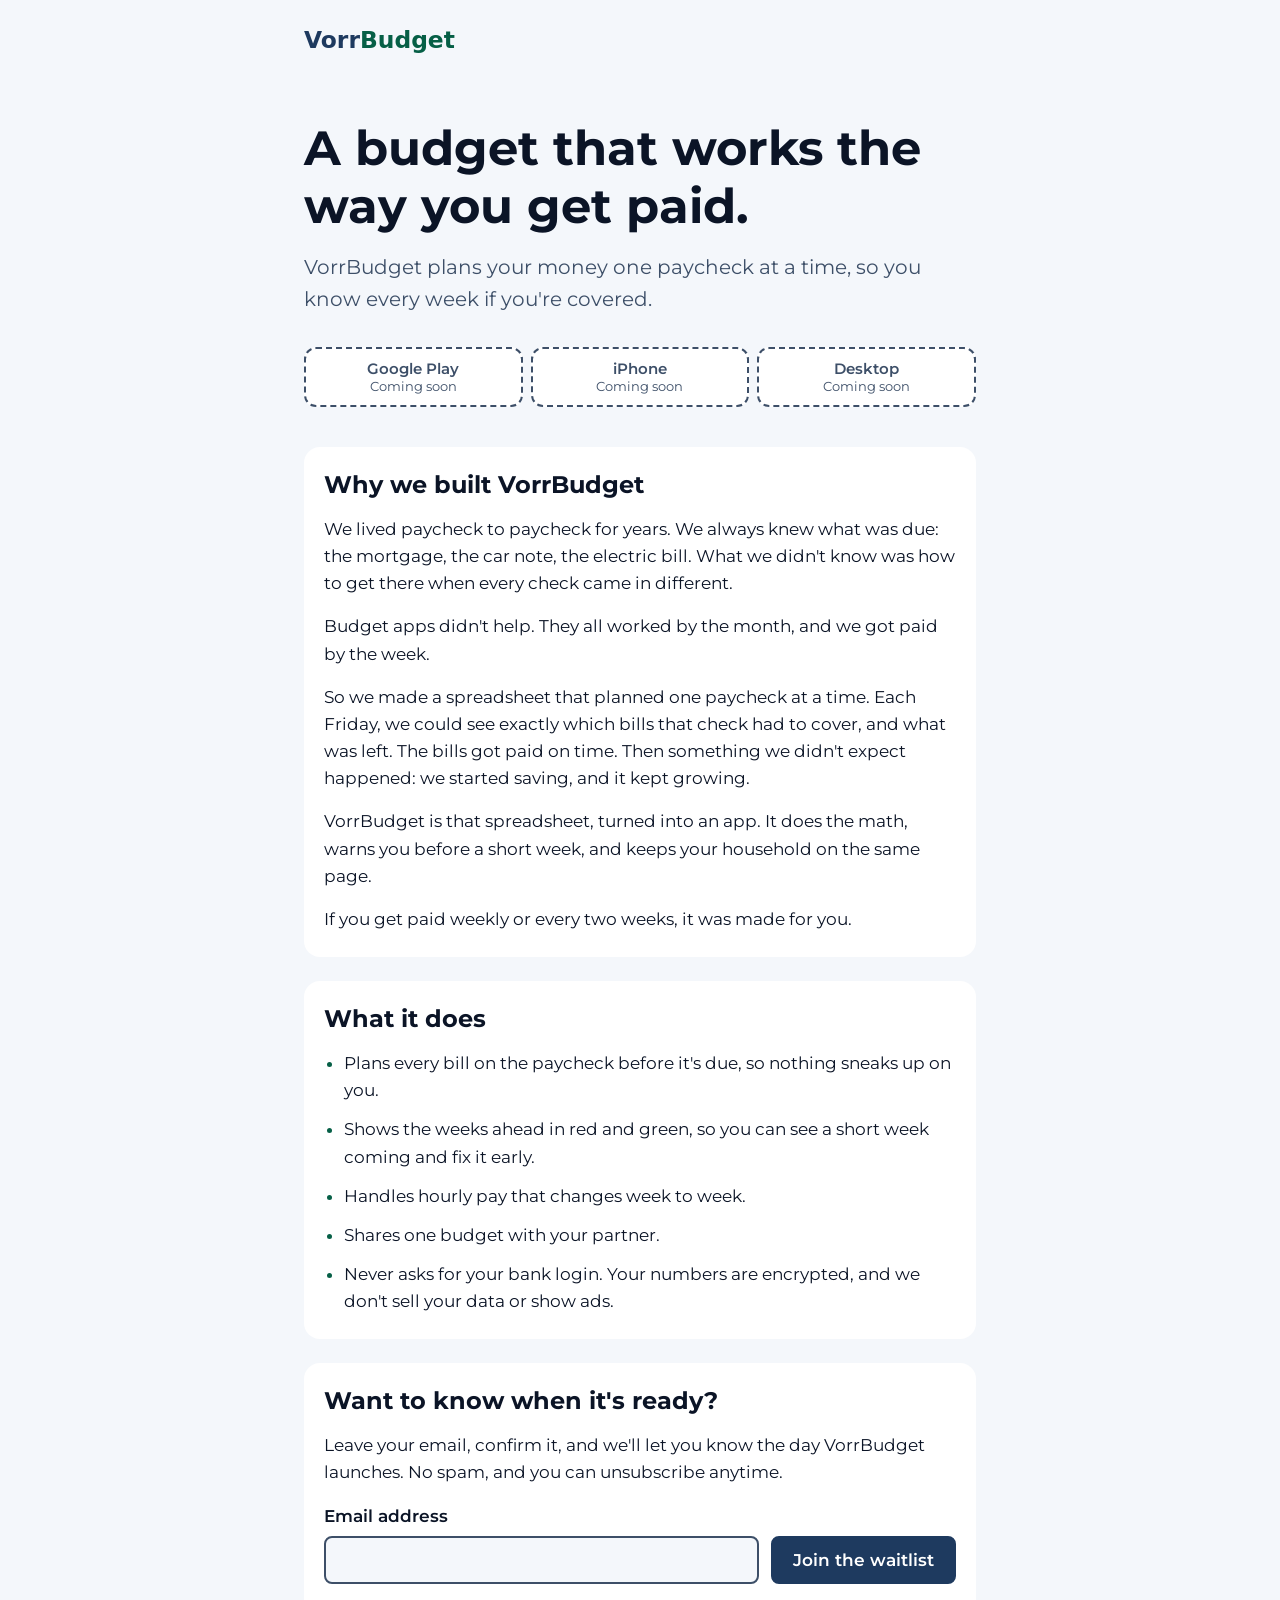
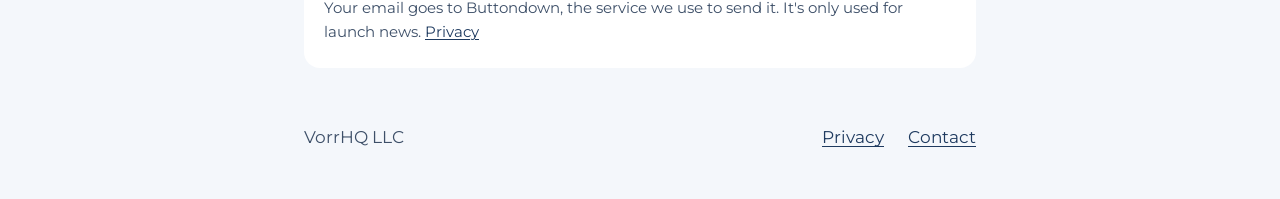
==== index.html @ 33e78511 "Self-host Montserrat, use Buttondown username VorrBudget, update waitlist wording - Add Montserrat (" ====
<!doctype html>
<html lang="en">
<head>
  <meta charset="utf-8">
  <meta name="viewport" content="width=device-width, initial-scale=1">
  <meta http-equiv="Content-Security-Policy" content="default-src 'none'; style-src 'self'; img-src 'self'; font-src 'self'; form-action https://buttondown.com https://*.buttondown.com; base-uri 'none'; upgrade-insecure-requests">
  <meta name="referrer" content="strict-origin">
  <meta name="color-scheme" content="light dark">
  <title>VorrBudget: A budget that works the way you get paid</title>
  <meta name="description" content="VorrBudget plans your money one paycheck at a time, so you know every week if you're covered.">
  <link rel="canonical" href="https://vorrbudget.com/">
  <link rel="preload" href="assets/fonts/montserrat-latin-wght.woff2" as="font" type="font/woff2" crossorigin>
  <link rel="stylesheet" href="styles.css">
  <!-- APP ICON: upload as assets/app-icon.png (square, 512x512 recommended) -->
  <link rel="icon" type="image/png" href="assets/app-icon.png">
  <link rel="apple-touch-icon" href="assets/app-icon.png">
</head>
<body>
  <a class="skip-link" href="#main">Skip to content</a>

  <header class="site-header">
    <div class="wrap">
      <a class="logo-link" href="/">
        <!-- LOGO: upload assets/logo-light.svg (light mode) and assets/logo-dark.svg (dark mode) -->
        <picture>
          <source srcset="assets/logo-dark.svg" media="(prefers-color-scheme: dark)">
          <img class="logo" src="assets/logo-light.svg" alt="VorrBudget home" width="200" height="48">
        </picture>
      </a>
    </div>
  </header>

  <main id="main">
    <section class="hero" aria-labelledby="headline">
      <div class="wrap">
        <h1 id="headline">A budget that works the way you get paid.</h1>
        <p class="lead">VorrBudget plans your money one paycheck at a time, so you know every week if you're covered.</p>

        <h2 class="visually-hidden">Download</h2>
        <ul class="stores">
          <!-- STORE BUTTON: Google Play.
               To go live, replace the <span> below with:
               <a class="store" href="PLAY_STORE_URL">Get it on Google Play</a> -->
          <li><span class="store store--soon"><span class="store-name">Google Play</span> <span class="store-status">Coming soon</span></span></li>

          <!-- STORE BUTTON: iPhone.
               To go live, replace the <span> below with:
               <a class="store" href="APP_STORE_URL">Download for iPhone</a> -->
          <li><span class="store store--soon"><span class="store-name">iPhone</span> <span class="store-status">Coming soon</span></span></li>

          <!-- STORE BUTTON: Desktop.
               To go live, replace the <span> below with:
               <a class="store" href="DESKTOP_URL">Get it for Desktop</a> -->
          <li><span class="store store--soon"><span class="store-name">Desktop</span> <span class="store-status">Coming soon</span></span></li>
        </ul>
      </div>
    </section>

    <section aria-labelledby="why">
      <div class="wrap">
        <div class="card">
          <h2 id="why">Why we built VorrBudget</h2>
          <p>We lived paycheck to paycheck for years. We always knew what was due: the mortgage, the car note, the electric bill. What we didn't know was how to get there when every check came in different.</p>
          <p>Budget apps didn't help. They all worked by the month, and we got paid by the week.</p>
          <p>So we made a spreadsheet that planned one paycheck at a time. Each Friday, we could see exactly which bills that check had to cover, and what was left. The bills got paid on time. Then something we didn't expect happened: we started saving, and it kept growing.</p>
          <p>VorrBudget is that spreadsheet, turned into an app. It does the math, warns you before a short week, and keeps your household on the same page.</p>
          <p>If you get paid weekly or every two weeks, it was made for you.</p>
        </div>
      </div>
    </section>

    <section aria-labelledby="what">
      <div class="wrap">
        <div class="card">
          <h2 id="what">What it does</h2>
          <ul class="features">
            <li>Plans every bill on the paycheck before it's due, so nothing sneaks up on you.</li>
            <li>Shows the weeks ahead in red and green, so you can see a short week coming and fix it early.</li>
            <li>Handles hourly pay that changes week to week.</li>
            <li>Shares one budget with your partner.</li>
            <li>Never asks for your bank login. Your numbers are encrypted, and we don't sell your data or show ads.</li>
          </ul>
        </div>
      </div>
    </section>

    <!-- SCREENSHOTS: hidden until images are added.
         1. Put images in assets/screenshots/ (e.g. screen-1.png).
         2. Uncomment and fill in the <figure> blocks below (write real alt text).
         3. Remove the word "hidden" from the <section> tag. -->
    <section aria-labelledby="screenshots" hidden>
      <div class="wrap">
        <h2 id="screenshots">Screenshots</h2>
        <ul class="shots">
          <!--
          <li>
            <figure>
              <img src="assets/screenshots/screen-1.png" alt="DESCRIBE WHAT THE SCREEN SHOWS" width="390" height="844" loading="lazy">
              <figcaption>SHORT CAPTION</figcaption>
            </figure>
          </li>
          <li>
            <figure>
              <img src="assets/screenshots/screen-2.png" alt="DESCRIBE WHAT THE SCREEN SHOWS" width="390" height="844" loading="lazy">
              <figcaption>SHORT CAPTION</figcaption>
            </figure>
          </li>
          <li>
            <figure>
              <img src="assets/screenshots/screen-3.png" alt="DESCRIBE WHAT THE SCREEN SHOWS" width="390" height="844" loading="lazy">
              <figcaption>SHORT CAPTION</figcaption>
            </figure>
          </li>
          -->
        </ul>
      </div>
    </section>

    <section aria-labelledby="waitlist">
      <div class="wrap">
        <div class="card">
          <h2 id="waitlist">Want to know when it's ready?</h2>
          <p>Leave your email, confirm it, and we'll let you know the day VorrBudget launches. No spam, and you can unsubscribe anytime.</p>
          <form class="signup" action="https://buttondown.com/api/emails/embed-subscribe/VorrBudget" method="post">
            <label for="email">Email address</label>
            <div class="signup-row">
              <input type="email" id="email" name="email" autocomplete="email" required aria-describedby="email-note">
              <input type="hidden" name="embed" value="1">
              <button type="submit">Join the waitlist</button>
            </div>
            <p id="email-note" class="note">Your email goes to Buttondown, the service we use to send it. It's only used for launch news. <a href="privacy.html">Privacy</a></p>
          </form>
        </div>
      </div>
    </section>
  </main>

  <footer class="site-footer">
    <div class="wrap">
      <p>VorrHQ LLC</p>
      <ul class="footer-links">
        <li><a href="privacy.html">Privacy</a></li>
        <li><a href="mailto:hello@vorrbudget.com">Contact</a></li>
      </ul>
    </div>
  </footer>
</body>
</html>
---- styles.css ----
/* VorrBudget site styles. Palette 1. All text pairs are at least 7:1 contrast. */

/* Montserrat, self-hosted (SIL Open Font License, see assets/fonts/OFL.txt).
   Source: google/fonts ofl/montserrat, trimmed to Latin characters and weights 400-700. */
@font-face {
  font-family: "Montserrat";
  src: url("assets/fonts/montserrat-latin-wght.woff2") format("woff2");
  font-weight: 400 700;
  font-style: normal;
  font-display: swap;
}

:root {
  --bg: #F4F7FB;
  --card: #FFFFFF;
  --text: #0B1426;
  --muted: #3D4F68;
  --navy: #1E3A5F;
  --green: #065F46;
  --on-navy: #FFFFFF;
  --border: #3D4F68;
  --font: "Montserrat", system-ui, -apple-system, "Segoe UI", Roboto, "Helvetica Neue", Arial, sans-serif;
}

@media (prefers-color-scheme: dark) {
  :root {
    --bg: #0B1426;
    --card: #152238;
    --text: #F4F7FB;
    --muted: #B0BCCE;
    --navy: #90B4DE;
    --green: #4ADE80;
    --on-navy: #0B1426;
    --border: #B0BCCE;
  }
}

*,
*::before,
*::after {
  box-sizing: border-box;
}

html {
  -webkit-text-size-adjust: 100%;
  text-size-adjust: 100%;
}

body {
  margin: 0;
  background: var(--bg);
  color: var(--text);
  font-family: var(--font);
  font-size: 1.0625rem;
  line-height: 1.6;
}

img {
  max-width: 100%;
  height: auto;
}

a {
  color: var(--navy);
  text-decoration-thickness: 1px;
  text-underline-offset: 0.15em;
}

a:hover {
  text-decoration-thickness: 2px;
}

:focus-visible {
  outline: 3px solid var(--navy);
  outline-offset: 3px;
}

h1,
h2 {
  line-height: 1.2;
  color: var(--text);
}

h1 {
  font-size: clamp(2rem, 7vw, 3rem);
  margin: 0 0 1rem;
}

h2 {
  font-size: 1.5rem;
  margin: 0 0 1rem;
}

p {
  margin: 0 0 1rem;
}

.wrap {
  max-width: 44rem;
  margin: 0 auto;
  padding: 0 1rem;
}

.visually-hidden {
  position: absolute;
  width: 1px;
  height: 1px;
  margin: -1px;
  padding: 0;
  overflow: hidden;
  clip: rect(0 0 0 0);
  white-space: nowrap;
  border: 0;
}

.skip-link {
  position: absolute;
  left: 1rem;
  top: -4rem;
  padding: 0.5rem 1rem;
  background: var(--navy);
  color: var(--on-navy);
  z-index: 10;
}

.skip-link:focus {
  top: 1rem;
}

/* Header */
.site-header {
  padding: 1.25rem 0;
}

.logo-link {
  display: inline-block;
}

.logo {
  display: block;
  height: 2.5rem;
  width: auto;
}

/* Hero */
.hero {
  padding: 2rem 0 2.5rem;
}

.lead {
  font-size: 1.25rem;
  color: var(--muted);
  margin-bottom: 2rem;
}

/* Store buttons */
.stores {
  list-style: none;
  margin: 0;
  padding: 0;
  display: grid;
  grid-template-columns: repeat(3, 1fr);
  gap: 0.5rem;
}

.store {
  display: flex;
  flex-direction: column;
  justify-content: center;
  min-height: 3.5rem;
  padding: 0.6rem 0.25rem;
  border-radius: 0.75rem;
  font-size: 0.9375rem;
  line-height: 1.3;
  border: 2px solid var(--navy);
  background: var(--navy);
  color: var(--on-navy);
  font-weight: 600;
  text-align: center;
  text-decoration: none;
}

/* Disabled "Coming soon" state: dashed outline, no fill, not a link. */
.store--soon {
  background: var(--card);
  color: var(--muted);
  border: 2px dashed var(--border);
  cursor: not-allowed;
}

.store-status {
  font-size: 0.8125rem;
  font-weight: 400;
}

/* Sections and cards */
main > section {
  padding: 0 0 1.5rem;
}

.card {
  background: var(--card);
  border-radius: 1rem;
  padding: 1.5rem 1.25rem;
}

.card > :last-child {
  margin-bottom: 0;
}

.features {
  margin: 0;
  padding-left: 1.25rem;
}

.features li {
  margin-bottom: 0.75rem;
}

.features li:last-child {
  margin-bottom: 0;
}

.features li::marker {
  color: var(--green);
}

/* Screenshots */
.shots {
  list-style: none;
  margin: 0;
  padding: 0;
  display: grid;
  grid-template-columns: repeat(auto-fit, minmax(12rem, 1fr));
  gap: 1rem;
}

.shots figure {
  margin: 0;
}

.shots img {
  display: block;
  width: 100%;
  border-radius: 1rem;
}

.shots figcaption {
  margin-top: 0.5rem;
  color: var(--muted);
  font-size: 0.9375rem;
}

/* Waitlist form */
.signup label {
  display: block;
  font-weight: 600;
  margin-bottom: 0.4rem;
}

.signup-row {
  display: flex;
  flex-wrap: wrap;
  gap: 0.75rem;
}

.signup input[type="email"] {
  flex: 1 1 14rem;
  min-height: 3rem;
  padding: 0.5rem 0.75rem;
  font: inherit;
  color: var(--text);
  background: var(--bg);
  border: 2px solid var(--border);
  border-radius: 0.5rem;
}

.signup button {
  flex: 0 0 auto;
  min-height: 3rem;
  padding: 0.5rem 1.25rem;
  font: inherit;
  font-weight: 600;
  color: var(--on-navy);
  background: var(--navy);
  border: 2px solid var(--navy);
  border-radius: 0.5rem;
  cursor: pointer;
}

.note {
  margin: 0.75rem 0 0;
  color: var(--muted);
  font-size: 0.9375rem;
}

/* Privacy page */
.prose {
  padding-top: 1rem;
  padding-bottom: 2rem;
}

.prose h2 {
  margin-top: 2rem;
  font-size: 1.25rem;
}

/* Footer */
.site-footer {
  padding: 2rem 0 3rem;
  color: var(--muted);
}

.site-footer .wrap {
  display: flex;
  flex-wrap: wrap;
  justify-content: space-between;
  gap: 0.5rem 1.5rem;
}

.site-footer p {
  margin: 0;
}

.footer-links {
  list-style: none;
  margin: 0;
  padding: 0;
  display: flex;
  gap: 1.5rem;
}

@media (prefers-reduced-motion: reduce) {
  * {
    transition: none !important;
    animation: none !important;
  }
}

@media (forced-colors: active) {
  .store--soon {
    border-style: dashed;
  }
}
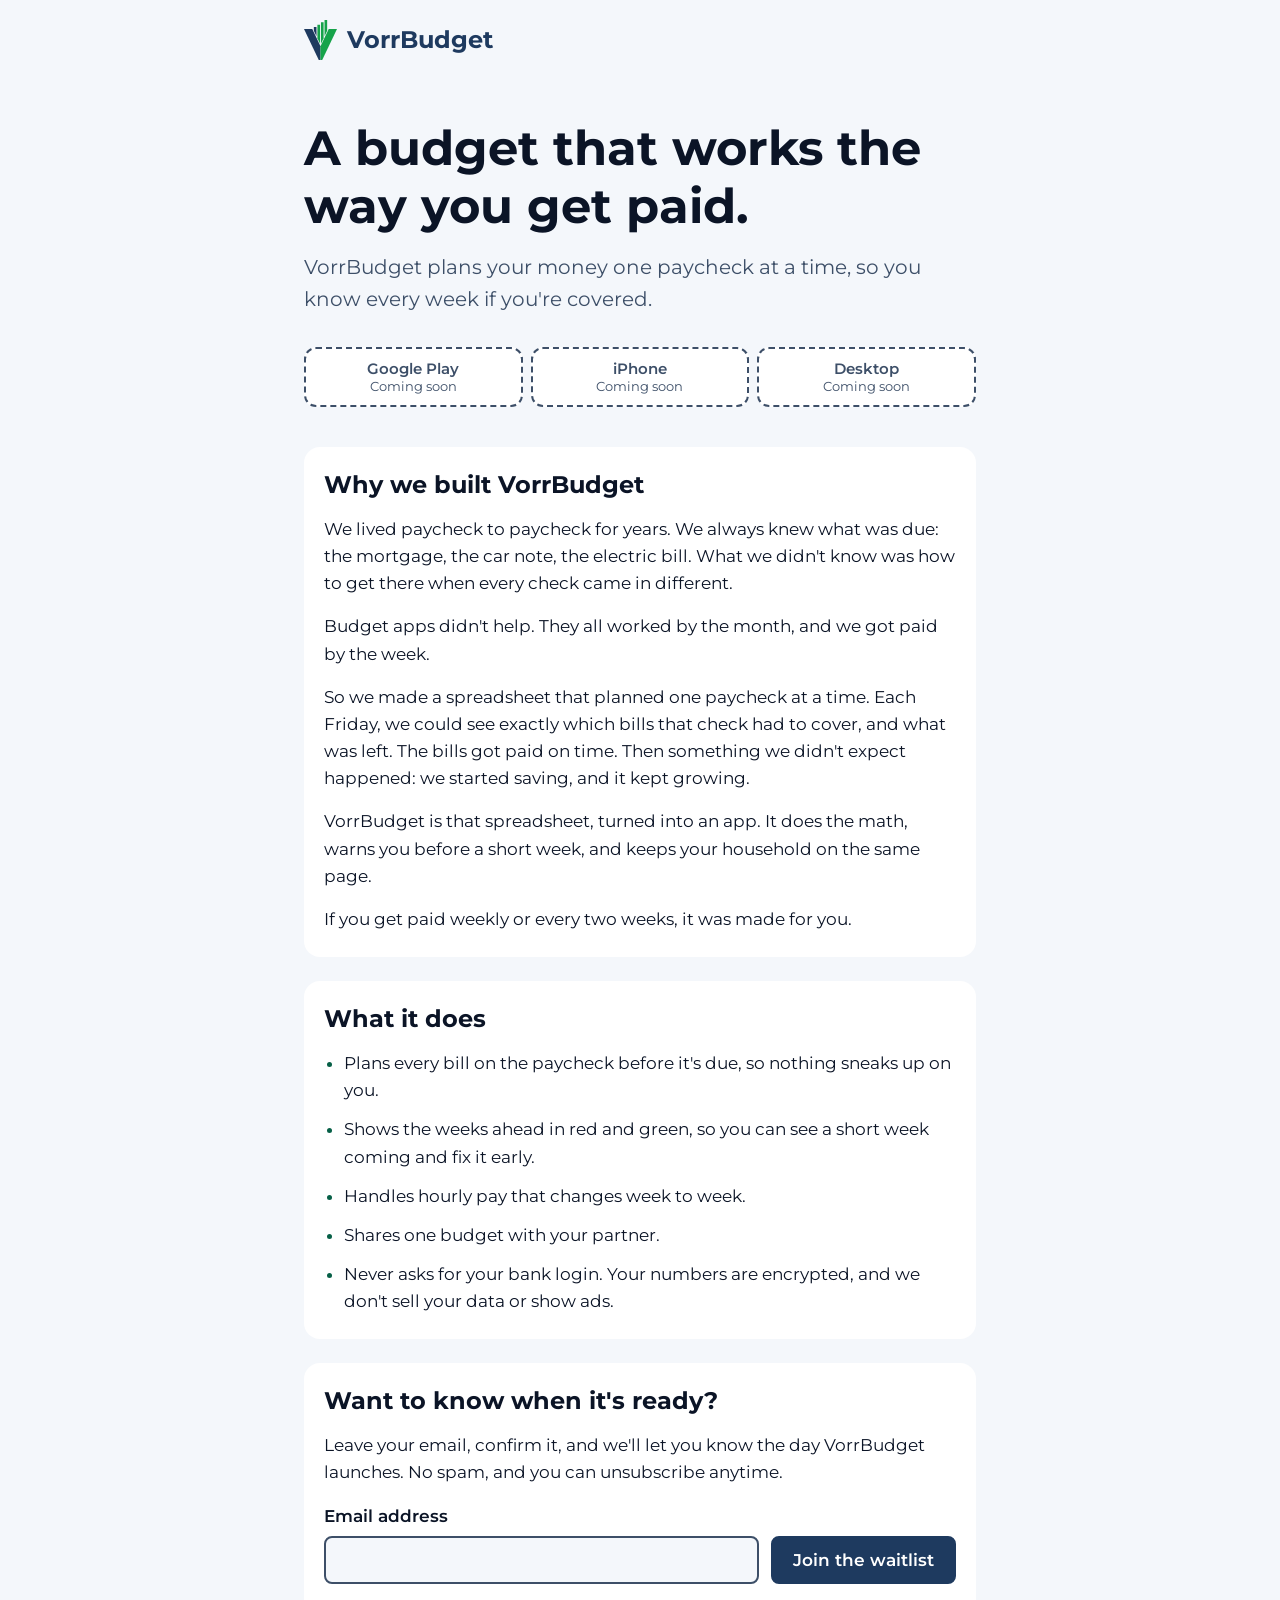
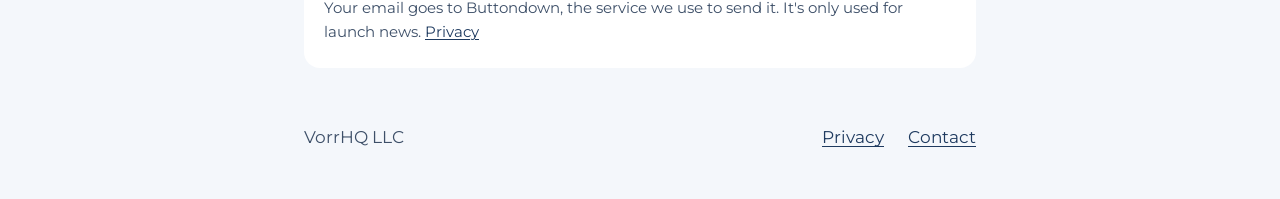
==== commit 700f5ecd: "Add the VorrBudget logo and app icon - Logo symbol as light/dark SVGs, with "VorrBudget" as HTML tex" ====
--- a/index.html
+++ b/index.html
@@ -11,8 +11,8 @@
   <link rel="canonical" href="https://vorrbudget.com/">
   <link rel="preload" href="assets/fonts/montserrat-latin-wght.woff2" as="font" type="font/woff2" crossorigin>
   <link rel="stylesheet" href="styles.css">
-  <!-- APP ICON: upload as assets/app-icon.png (square, 512x512 recommended) -->
-  <link rel="icon" type="image/png" href="assets/app-icon.png">
+  <link rel="icon" type="image/png" sizes="512x512" href="assets/app-icon.png">
+  <link rel="icon" type="image/svg+xml" href="assets/app-icon.svg">
   <link rel="apple-touch-icon" href="assets/app-icon.png">
 </head>
 <body>
@@ -21,11 +21,12 @@
   <header class="site-header">
     <div class="wrap">
       <a class="logo-link" href="/">
-        <!-- LOGO: upload assets/logo-light.svg (light mode) and assets/logo-dark.svg (dark mode) -->
+        <!-- LOGO: symbol (light/dark SVG) + the word "VorrBudget" as text in Montserrat Bold -->
         <picture>
-          <source srcset="assets/logo-dark.svg" media="(prefers-color-scheme: dark)">
-          <img class="logo" src="assets/logo-light.svg" alt="VorrBudget home" width="200" height="48">
+          <source srcset="assets/logo-mark-dark.svg" media="(prefers-color-scheme: dark)">
+          <img class="logo-mark" src="assets/logo-mark-light.svg" alt="" width="352" height="425">
         </picture>
+        <span class="wordmark">VorrBudget</span>
       </a>
     </div>
   </header>
--- a/styles.css
+++ b/styles.css
@@ -19,6 +19,7 @@
   --green: #065F46;
   --on-navy: #FFFFFF;
   --border: #3D4F68;
+  --wordmark: #1E3A5F;
   --font: "Montserrat", system-ui, -apple-system, "Segoe UI", Roboto, "Helvetica Neue", Arial, sans-serif;
 }
 
@@ -32,6 +33,7 @@
     --green: #4ADE80;
     --on-navy: #0B1426;
     --border: #B0BCCE;
+    --wordmark: #FFFFFF;
   }
 }
 
@@ -133,13 +135,24 @@
 }
 
 .logo-link {
-  display: inline-block;
-}
-
-.logo {
+  display: inline-flex;
+  align-items: center;
+  gap: 0.6rem;
+  text-decoration: none;
+}
+
+.logo-mark {
   display: block;
   height: 2.5rem;
   width: auto;
+}
+
+.wordmark {
+  font-family: "Montserrat", system-ui, -apple-system, "Segoe UI", Roboto, "Helvetica Neue", Arial, sans-serif;
+  font-weight: 700;
+  font-size: 1.5rem;
+  line-height: 1;
+  color: var(--wordmark);
 }
 
 /* Hero */
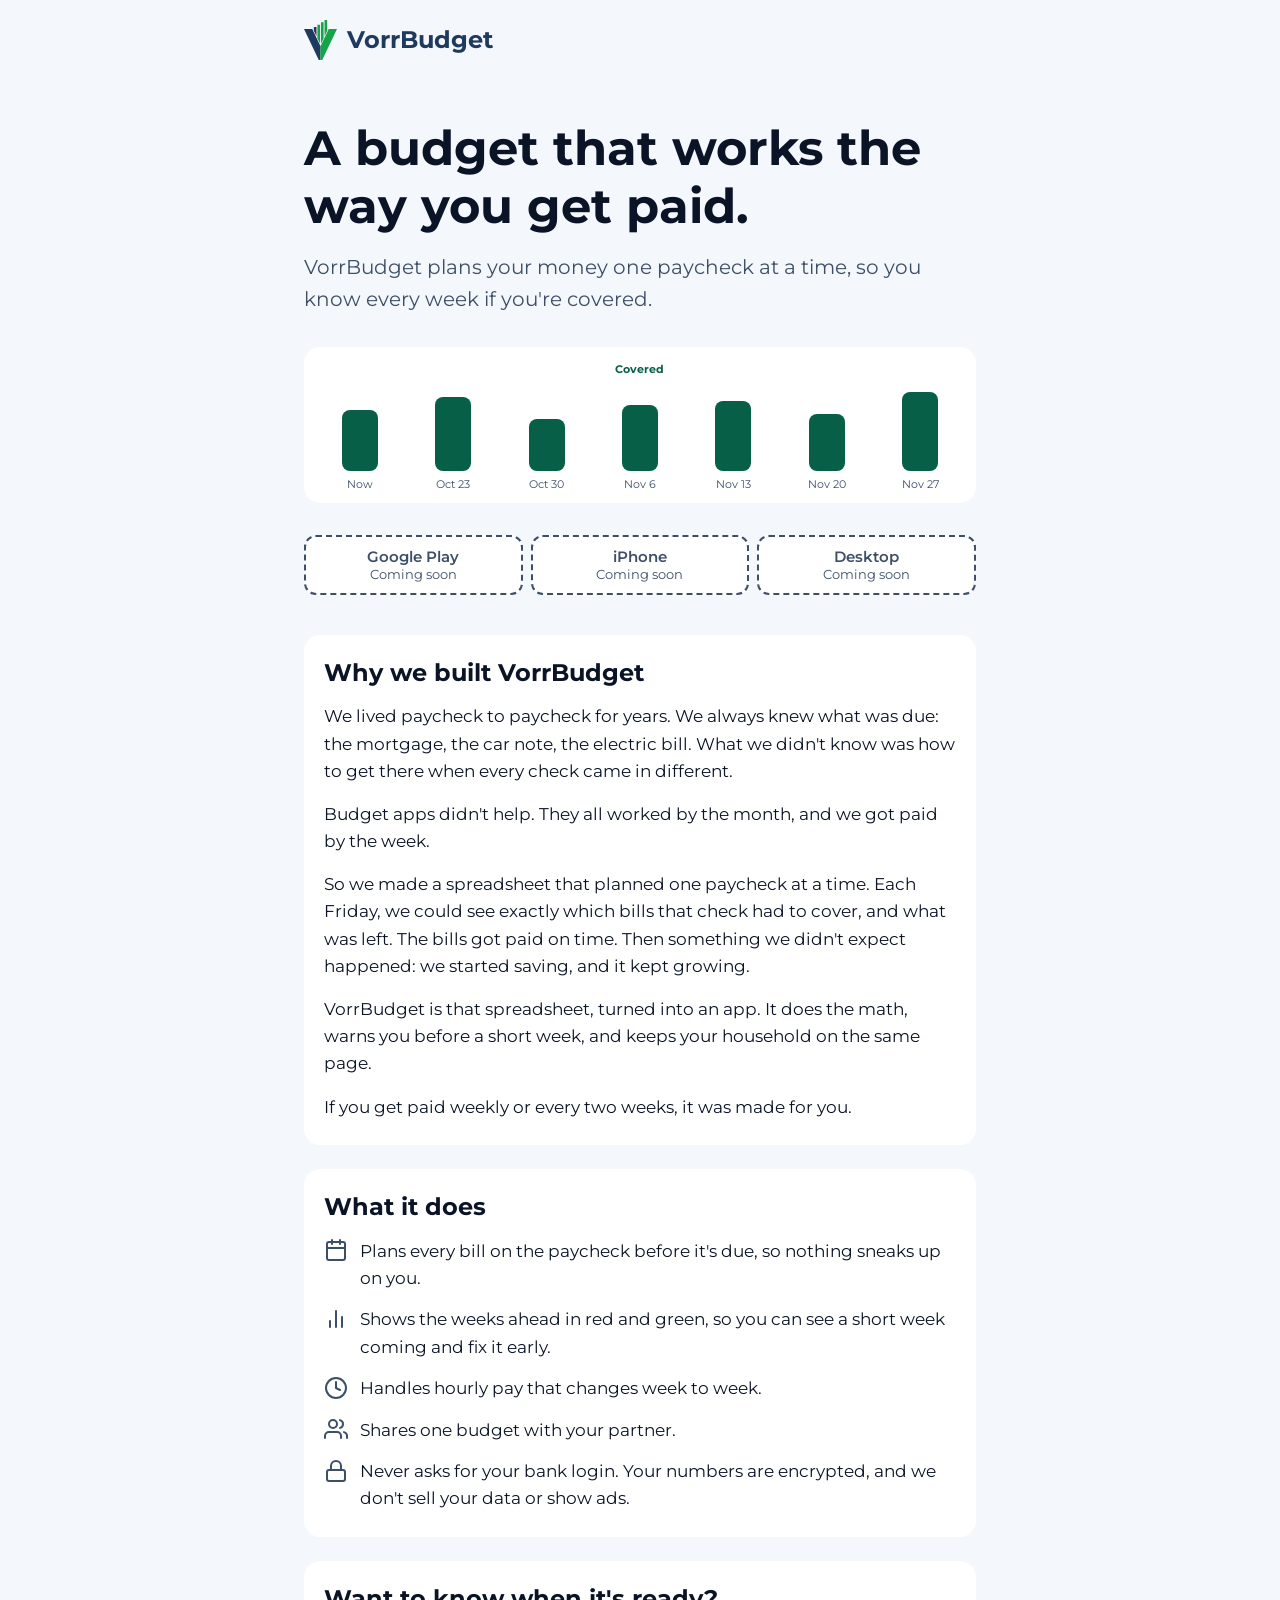
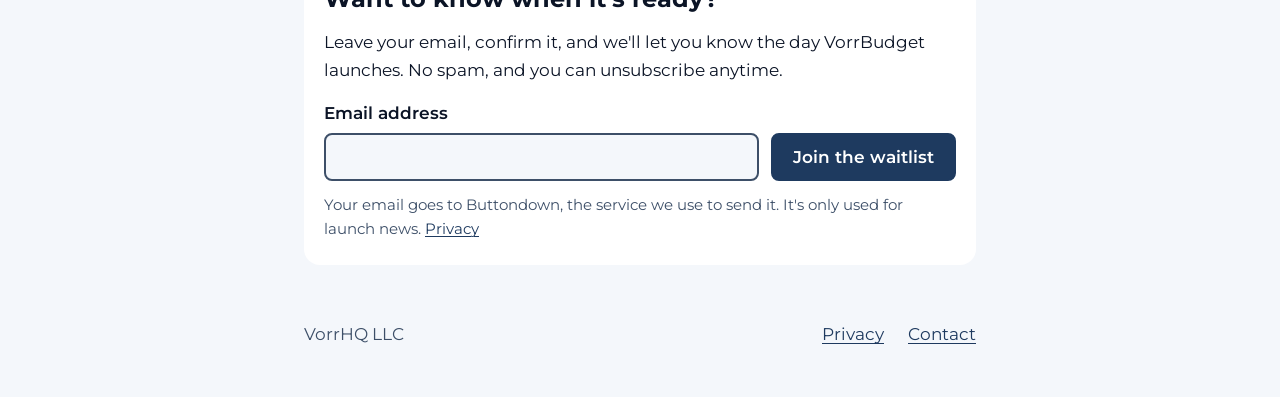
==== commit f2b10672: "Add animated weeks strip and "What it does" icons - Weeks strip under the headline: seven CSS-only b" ====
--- a/index.html
+++ b/index.html
@@ -37,6 +37,24 @@
         <h1 id="headline">A budget that works the way you get paid.</h1>
         <p class="lead">VorrBudget plans your money one paycheck at a time, so you know every week if you're covered.</p>
 
+        <!-- WEEKS STRIP: an illustration only (pure CSS animation, no JavaScript).
+             The 4th week starts red and "Short", then turns green and "Covered".
+             Dates are examples; edit the labels below to change them. -->
+        <div class="weeks" role="img" aria-label="Example of VorrBudget's weeks-ahead view: a short week turning covered.">
+          <ol class="weeks-list" aria-hidden="true">
+            <li class="week week--1"><span class="bar"></span><span class="week-label">Now</span></li>
+            <li class="week week--2"><span class="bar"></span><span class="week-label">Oct 23</span></li>
+            <li class="week week--3"><span class="bar"></span><span class="week-label">Oct 30</span></li>
+            <li class="week week--4 week--fix">
+              <span class="week-status"><span class="status-short">Short</span><span class="status-covered">Covered</span></span>
+              <span class="bar"></span><span class="week-label">Nov 6</span>
+            </li>
+            <li class="week week--5"><span class="bar"></span><span class="week-label">Nov 13</span></li>
+            <li class="week week--6"><span class="bar"></span><span class="week-label">Nov 20</span></li>
+            <li class="week week--7"><span class="bar"></span><span class="week-label">Nov 27</span></li>
+          </ol>
+        </div>
+
         <h2 class="visually-hidden">Download</h2>
         <ul class="stores">
           <!-- STORE BUTTON: Google Play.
@@ -74,12 +92,13 @@
       <div class="wrap">
         <div class="card">
           <h2 id="what">What it does</h2>
+          <!-- Icons: Feather (feather-icons 4.29.2, MIT License). Decorative, hidden from screen readers. -->
           <ul class="features">
-            <li>Plans every bill on the paycheck before it's due, so nothing sneaks up on you.</li>
-            <li>Shows the weeks ahead in red and green, so you can see a short week coming and fix it early.</li>
-            <li>Handles hourly pay that changes week to week.</li>
-            <li>Shares one budget with your partner.</li>
-            <li>Never asks for your bank login. Your numbers are encrypted, and we don't sell your data or show ads.</li>
+            <li><svg class="feature-icon" xmlns="http://www.w3.org/2000/svg" viewBox="0 0 24 24" width="24" height="24" fill="none" stroke="currentColor" stroke-width="2" stroke-linecap="round" stroke-linejoin="round" aria-hidden="true" focusable="false"><rect x="3" y="4" width="18" height="18" rx="2" ry="2"></rect><line x1="16" y1="2" x2="16" y2="6"></line><line x1="8" y1="2" x2="8" y2="6"></line><line x1="3" y1="10" x2="21" y2="10"></line></svg><span>Plans every bill on the paycheck before it's due, so nothing sneaks up on you.</span></li>
+            <li><svg class="feature-icon" xmlns="http://www.w3.org/2000/svg" viewBox="0 0 24 24" width="24" height="24" fill="none" stroke="currentColor" stroke-width="2" stroke-linecap="round" stroke-linejoin="round" aria-hidden="true" focusable="false"><line x1="18" y1="20" x2="18" y2="10"></line><line x1="12" y1="20" x2="12" y2="4"></line><line x1="6" y1="20" x2="6" y2="14"></line></svg><span>Shows the weeks ahead in red and green, so you can see a short week coming and fix it early.</span></li>
+            <li><svg class="feature-icon" xmlns="http://www.w3.org/2000/svg" viewBox="0 0 24 24" width="24" height="24" fill="none" stroke="currentColor" stroke-width="2" stroke-linecap="round" stroke-linejoin="round" aria-hidden="true" focusable="false"><circle cx="12" cy="12" r="10"></circle><polyline points="12 6 12 12 16 14"></polyline></svg><span>Handles hourly pay that changes week to week.</span></li>
+            <li><svg class="feature-icon" xmlns="http://www.w3.org/2000/svg" viewBox="0 0 24 24" width="24" height="24" fill="none" stroke="currentColor" stroke-width="2" stroke-linecap="round" stroke-linejoin="round" aria-hidden="true" focusable="false"><path d="M17 21v-2a4 4 0 0 0-4-4H5a4 4 0 0 0-4 4v2"></path><circle cx="9" cy="7" r="4"></circle><path d="M23 21v-2a4 4 0 0 0-3-3.87"></path><path d="M16 3.13a4 4 0 0 1 0 7.75"></path></svg><span>Shares one budget with your partner.</span></li>
+            <li><svg class="feature-icon" xmlns="http://www.w3.org/2000/svg" viewBox="0 0 24 24" width="24" height="24" fill="none" stroke="currentColor" stroke-width="2" stroke-linecap="round" stroke-linejoin="round" aria-hidden="true" focusable="false"><rect x="3" y="11" width="18" height="11" rx="2" ry="2"></rect><path d="M7 11V7a5 5 0 0 1 10 0v4"></path></svg><span>Never asks for your bank login. Your numbers are encrypted, and we don't sell your data or show ads.</span></li>
           </ul>
         </div>
       </div>
--- a/styles.css
+++ b/styles.css
@@ -20,6 +20,7 @@
   --on-navy: #FFFFFF;
   --border: #3D4F68;
   --wordmark: #1E3A5F;
+  --red: #991B1B;
   --font: "Montserrat", system-ui, -apple-system, "Segoe UI", Roboto, "Helvetica Neue", Arial, sans-serif;
 }
 
@@ -34,6 +35,7 @@
     --on-navy: #0B1426;
     --border: #B0BCCE;
     --wordmark: #FFFFFF;
+    --red: #FCA5A5;
   }
 }
 
@@ -164,6 +166,116 @@
   font-size: 1.25rem;
   color: var(--muted);
   margin-bottom: 2rem;
+}
+
+/* Weeks strip (illustration). The base styles are the final, all-green state;
+   the animation runs once from red/"Short" to green/"Covered" and holds.
+   With reduced motion, animations are turned off below, so only the final state shows. */
+.weeks {
+  background: var(--card);
+  border-radius: 1rem;
+  padding: 1rem 0.75rem 0.75rem;
+  margin: 0 0 2rem;
+}
+
+.weeks-list {
+  list-style: none;
+  margin: 0;
+  padding: 0;
+  display: grid;
+  grid-template-columns: repeat(7, 1fr);
+  gap: 0.375rem;
+}
+
+.week {
+  display: grid;
+  grid-template-rows: 1.25rem 5.5rem auto;
+  justify-items: center;
+  min-width: 0;
+}
+
+.bar {
+  grid-row: 2;
+  align-self: end;
+  width: 100%;
+  max-width: 2.25rem;
+  border-radius: 0.5rem;
+  background: var(--green);
+  transform-origin: bottom;
+}
+
+.week--1 .bar { height: 70%; }
+.week--2 .bar { height: 85%; }
+.week--3 .bar { height: 60%; }
+.week--4 .bar { height: 75%; }
+.week--5 .bar { height: 80%; }
+.week--6 .bar { height: 65%; }
+.week--7 .bar { height: 90%; }
+
+.week-label {
+  grid-row: 3;
+  margin-top: 0.4rem;
+  font-size: 0.6875rem;
+  line-height: 1.2;
+  color: var(--muted);
+  white-space: nowrap;
+}
+
+.week-status {
+  grid-row: 1;
+  display: grid;
+  justify-items: center;
+  font-size: 0.6875rem;
+  font-weight: 700;
+  line-height: 1.2;
+  white-space: nowrap;
+}
+
+.status-short,
+.status-covered {
+  grid-area: 1 / 1;
+}
+
+.status-short {
+  color: var(--red);
+  opacity: 0;
+}
+
+.status-covered {
+  color: var(--green);
+}
+
+.week--fix .bar {
+  animation: week-fix-bar 3s ease-in-out 0.5s both;
+}
+
+.week--fix .status-short {
+  animation: week-fix-out 3s ease-in-out 0.5s both;
+}
+
+.week--fix .status-covered {
+  animation: week-fix-in 3s ease-in-out 0.5s both;
+}
+
+@keyframes week-fix-bar {
+  0%, 35% {
+    background: var(--red);
+    transform: scaleY(0.6);
+  }
+  100% {
+    background: var(--green);
+    transform: scaleY(1);
+  }
+}
+
+@keyframes week-fix-out {
+  0%, 40% { opacity: 1; }
+  70%, 100% { opacity: 0; }
+}
+
+@keyframes week-fix-in {
+  0%, 40% { opacity: 0; }
+  70%, 100% { opacity: 1; }
 }
 
 /* Store buttons */
@@ -222,20 +334,28 @@
 }
 
 .features {
-  margin: 0;
-  padding-left: 1.25rem;
+  list-style: none;
+  margin: 0;
+  padding: 0;
 }
 
 .features li {
-  margin-bottom: 0.75rem;
+  display: flex;
+  align-items: flex-start;
+  gap: 0.75rem;
+  margin-bottom: 0.9rem;
 }
 
 .features li:last-child {
   margin-bottom: 0;
 }
 
-.features li::marker {
-  color: var(--green);
+.feature-icon {
+  flex: none;
+  width: 1.5rem;
+  height: 1.5rem;
+  margin-top: 0.05rem;
+  color: var(--muted);
 }
 
 /* Screenshots */
@@ -354,4 +474,13 @@
   .store--soon {
     border-style: dashed;
   }
-}
+
+  .bar {
+    forced-color-adjust: none;
+    background: CanvasText;
+  }
+
+  .week--fix .bar {
+    animation: none;
+  }
+}
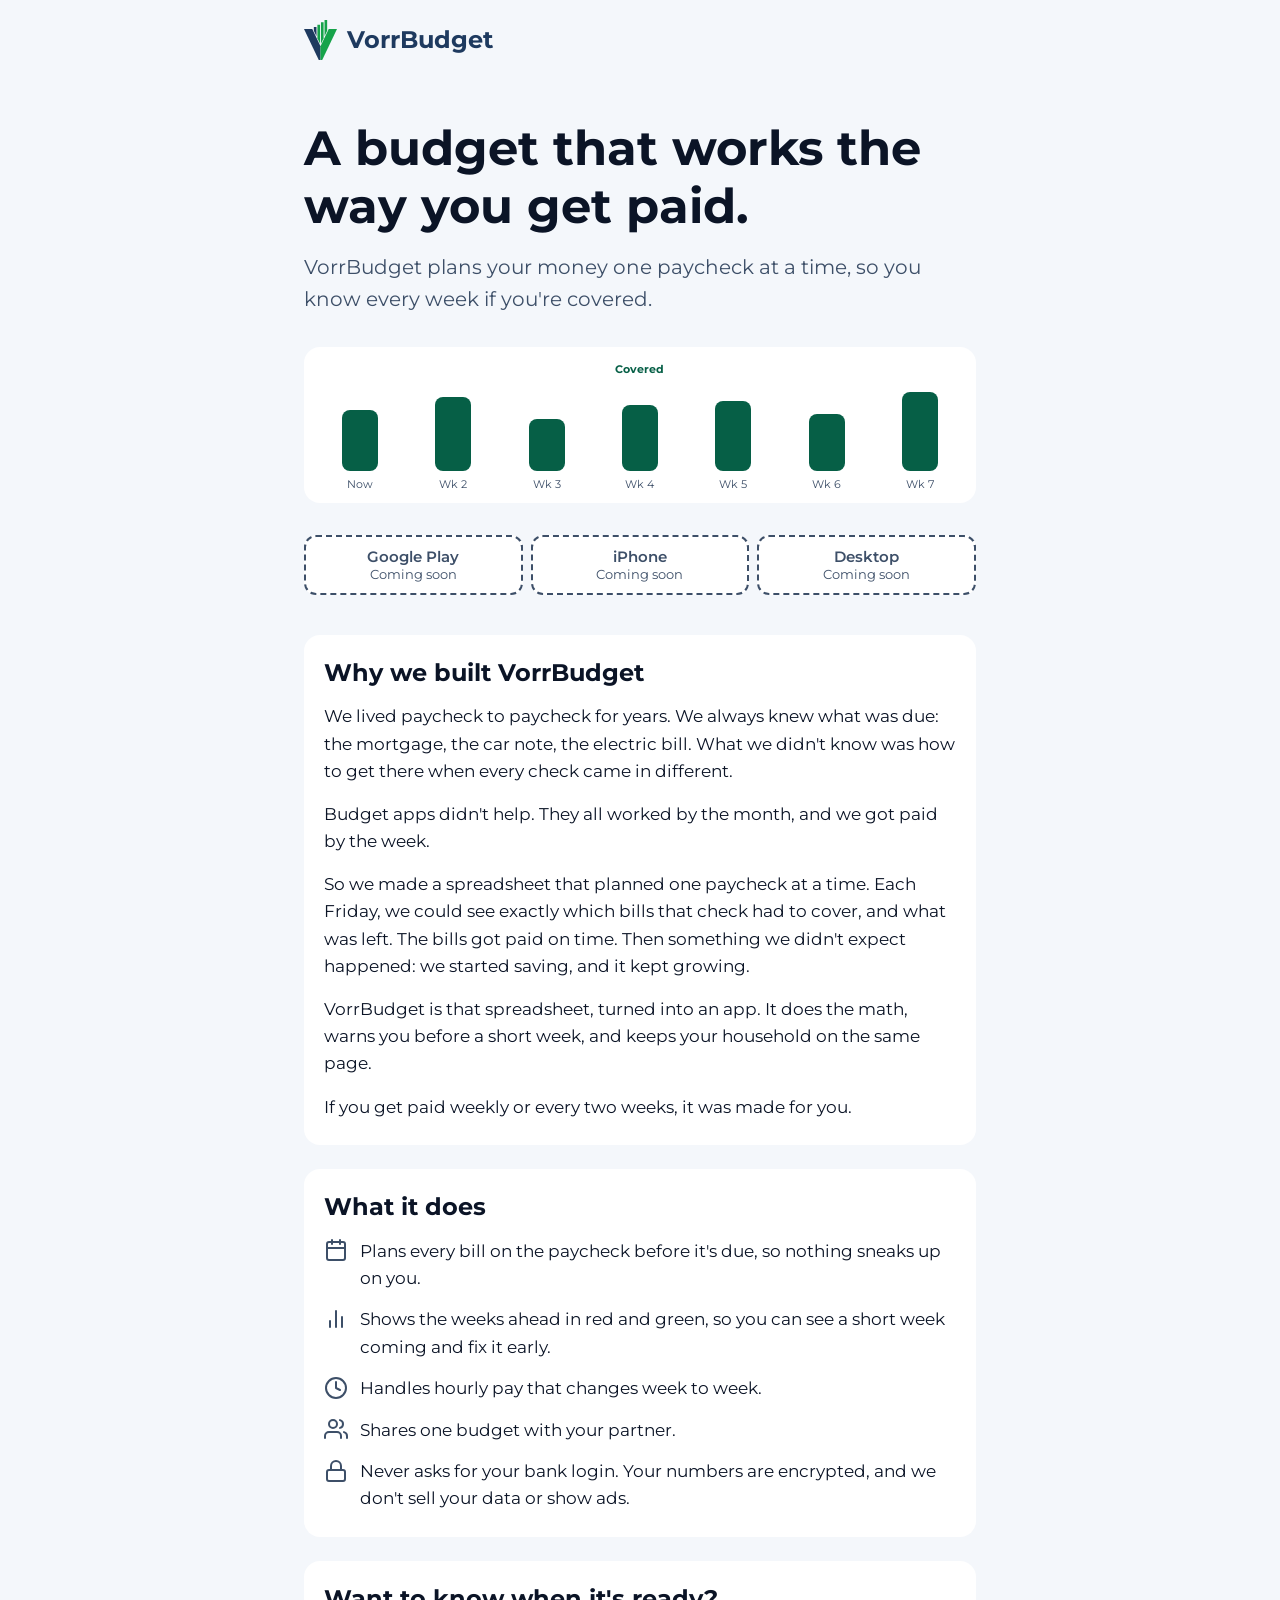
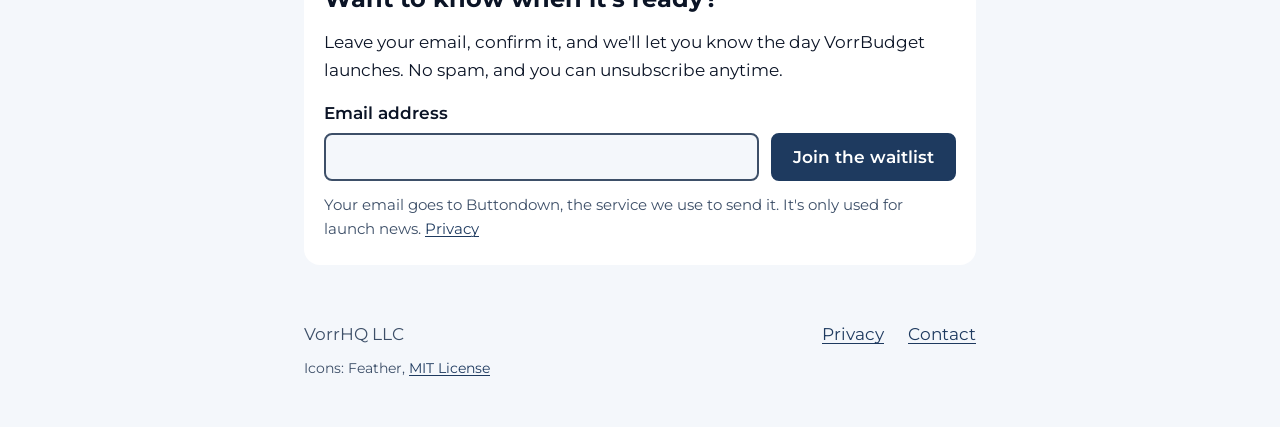
==== commit 7a8f5a6b: "Add Feather MIT license and credit, use non-dated week labels - licenses/feather-LICENSE.txt: Feathe" ====
--- a/index.html
+++ b/index.html
@@ -39,19 +39,19 @@
 
         <!-- WEEKS STRIP: an illustration only (pure CSS animation, no JavaScript).
              The 4th week starts red and "Short", then turns green and "Covered".
-             Dates are examples; edit the labels below to change them. -->
+             Labels: "Now", then "Wk 2" to "Wk 7". -->
         <div class="weeks" role="img" aria-label="Example of VorrBudget's weeks-ahead view: a short week turning covered.">
           <ol class="weeks-list" aria-hidden="true">
             <li class="week week--1"><span class="bar"></span><span class="week-label">Now</span></li>
-            <li class="week week--2"><span class="bar"></span><span class="week-label">Oct 23</span></li>
-            <li class="week week--3"><span class="bar"></span><span class="week-label">Oct 30</span></li>
+            <li class="week week--2"><span class="bar"></span><span class="week-label">Wk 2</span></li>
+            <li class="week week--3"><span class="bar"></span><span class="week-label">Wk 3</span></li>
             <li class="week week--4 week--fix">
               <span class="week-status"><span class="status-short">Short</span><span class="status-covered">Covered</span></span>
-              <span class="bar"></span><span class="week-label">Nov 6</span>
+              <span class="bar"></span><span class="week-label">Wk 4</span>
             </li>
-            <li class="week week--5"><span class="bar"></span><span class="week-label">Nov 13</span></li>
-            <li class="week week--6"><span class="bar"></span><span class="week-label">Nov 20</span></li>
-            <li class="week week--7"><span class="bar"></span><span class="week-label">Nov 27</span></li>
+            <li class="week week--5"><span class="bar"></span><span class="week-label">Wk 5</span></li>
+            <li class="week week--6"><span class="bar"></span><span class="week-label">Wk 6</span></li>
+            <li class="week week--7"><span class="bar"></span><span class="week-label">Wk 7</span></li>
           </ol>
         </div>
 
@@ -92,7 +92,7 @@
       <div class="wrap">
         <div class="card">
           <h2 id="what">What it does</h2>
-          <!-- Icons: Feather (feather-icons 4.29.2, MIT License). Decorative, hidden from screen readers. -->
+          <!-- Icons: Feather (feather-icons 4.29.2, MIT License, see licenses/feather-LICENSE.txt and the footer credit). Decorative, hidden from screen readers. -->
           <ul class="features">
             <li><svg class="feature-icon" xmlns="http://www.w3.org/2000/svg" viewBox="0 0 24 24" width="24" height="24" fill="none" stroke="currentColor" stroke-width="2" stroke-linecap="round" stroke-linejoin="round" aria-hidden="true" focusable="false"><rect x="3" y="4" width="18" height="18" rx="2" ry="2"></rect><line x1="16" y1="2" x2="16" y2="6"></line><line x1="8" y1="2" x2="8" y2="6"></line><line x1="3" y1="10" x2="21" y2="10"></line></svg><span>Plans every bill on the paycheck before it's due, so nothing sneaks up on you.</span></li>
             <li><svg class="feature-icon" xmlns="http://www.w3.org/2000/svg" viewBox="0 0 24 24" width="24" height="24" fill="none" stroke="currentColor" stroke-width="2" stroke-linecap="round" stroke-linejoin="round" aria-hidden="true" focusable="false"><line x1="18" y1="20" x2="18" y2="10"></line><line x1="12" y1="20" x2="12" y2="4"></line><line x1="6" y1="20" x2="6" y2="14"></line></svg><span>Shows the weeks ahead in red and green, so you can see a short week coming and fix it early.</span></li>
@@ -162,6 +162,7 @@
         <li><a href="privacy.html">Privacy</a></li>
         <li><a href="mailto:hello@vorrbudget.com">Contact</a></li>
       </ul>
+      <p class="credits">Icons: Feather, <a href="licenses/feather-LICENSE.txt">MIT License</a></p>
     </div>
   </footer>
 </body>
--- a/styles.css
+++ b/styles.css
@@ -455,6 +455,11 @@
   margin: 0;
 }
 
+.site-footer .credits {
+  flex-basis: 100%;
+  font-size: 0.875rem;
+}
+
 .footer-links {
   list-style: none;
   margin: 0;
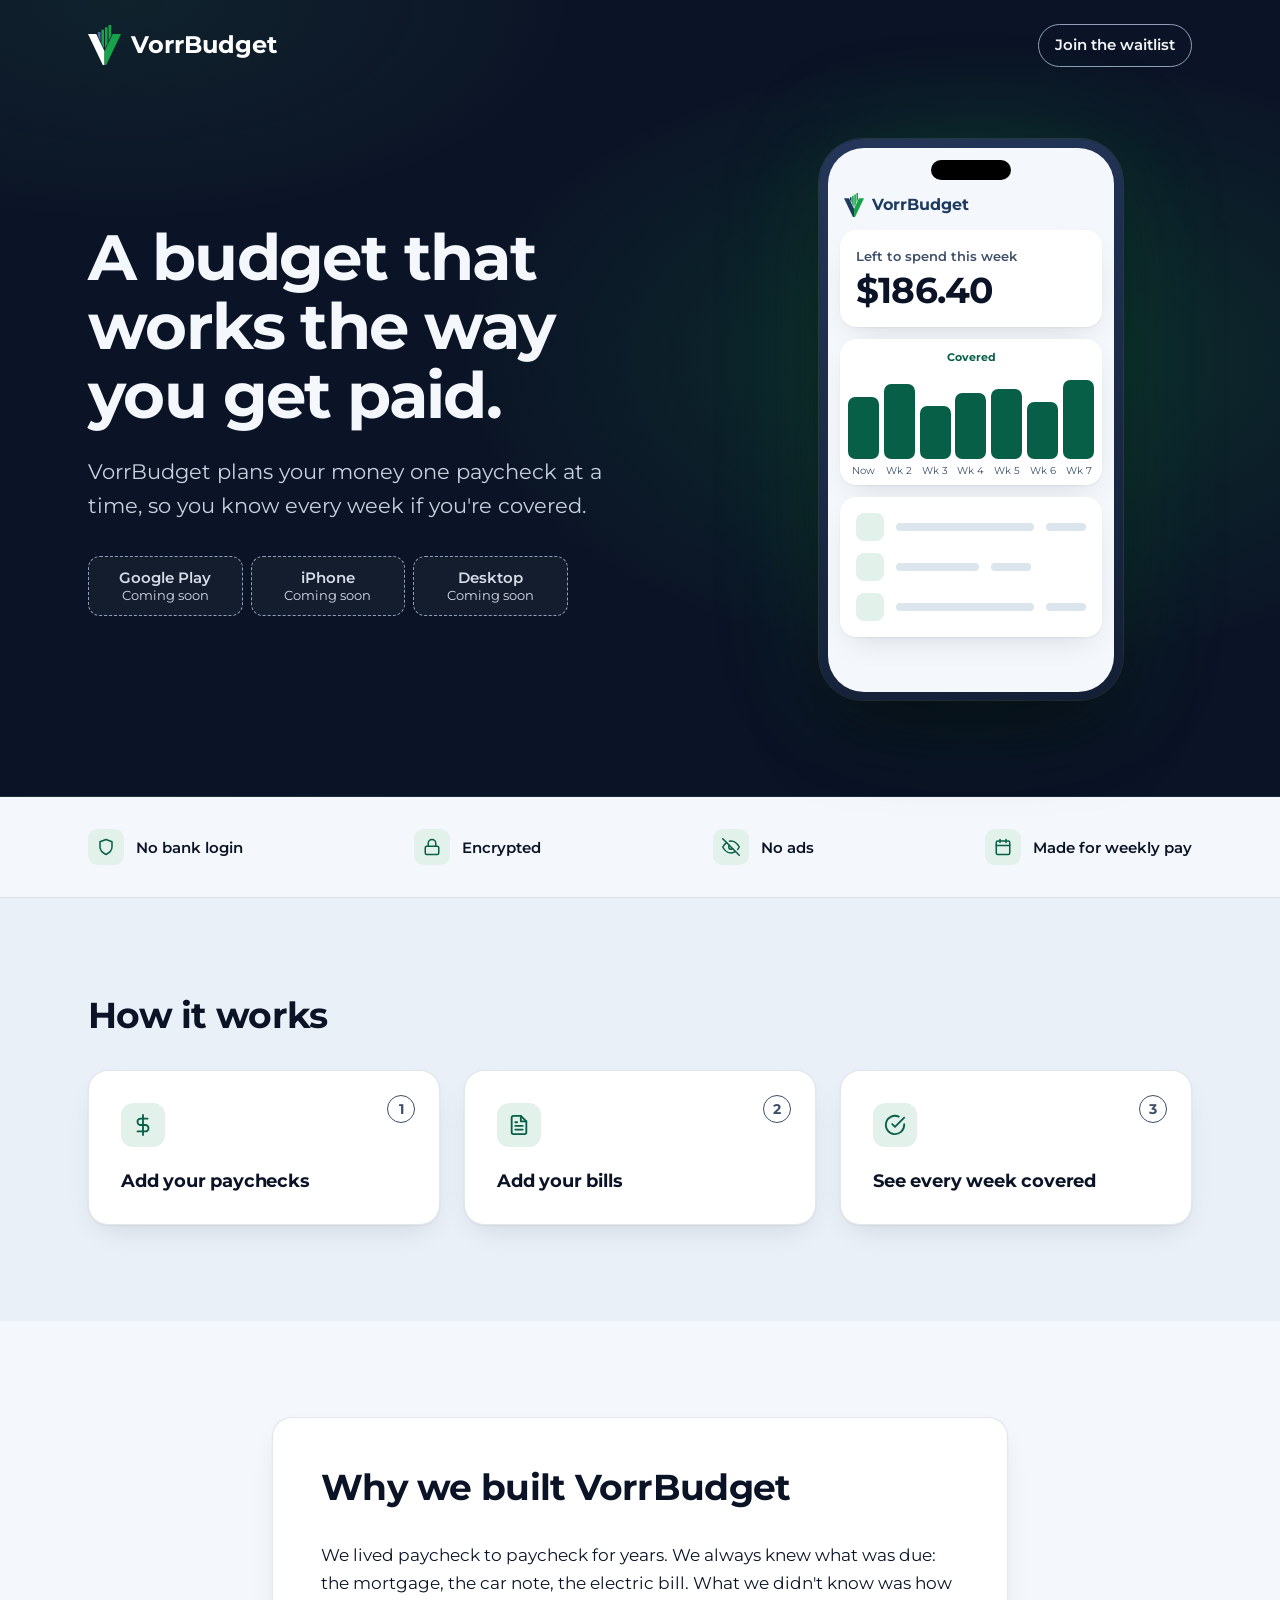
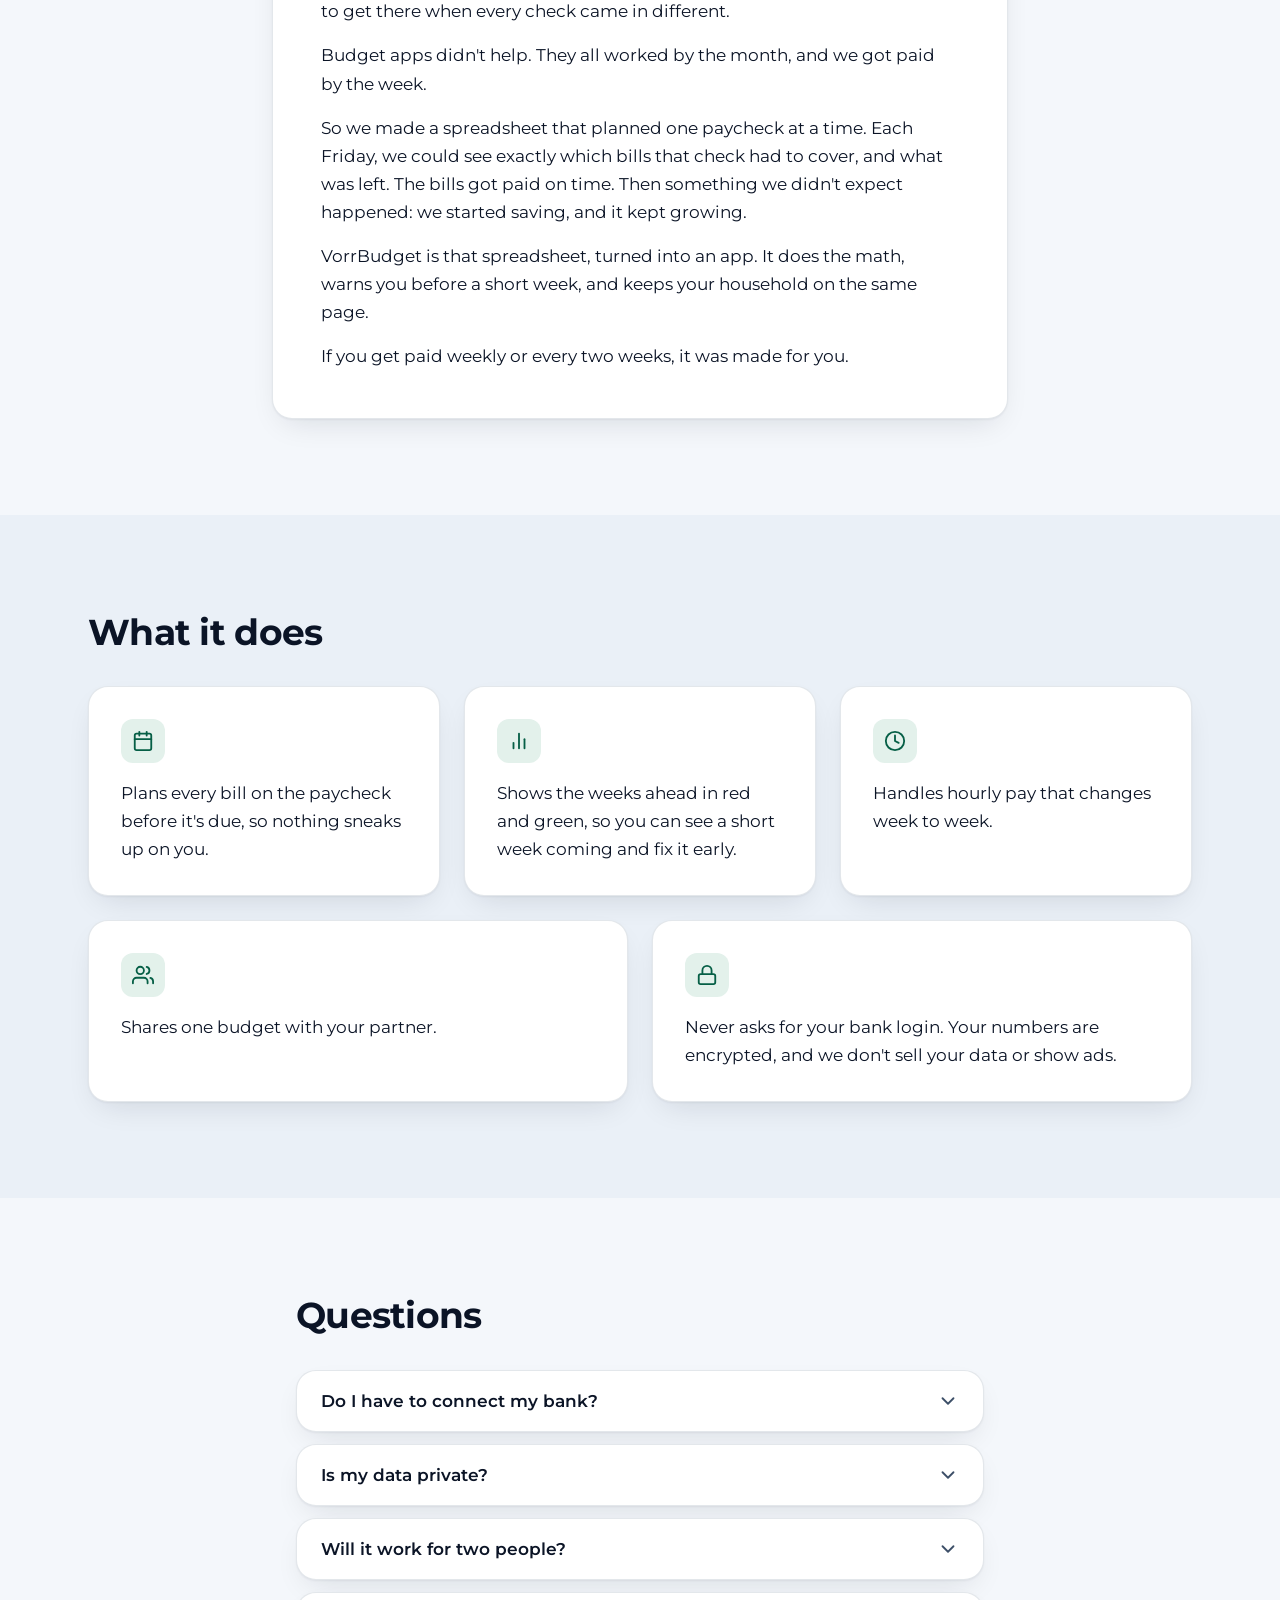
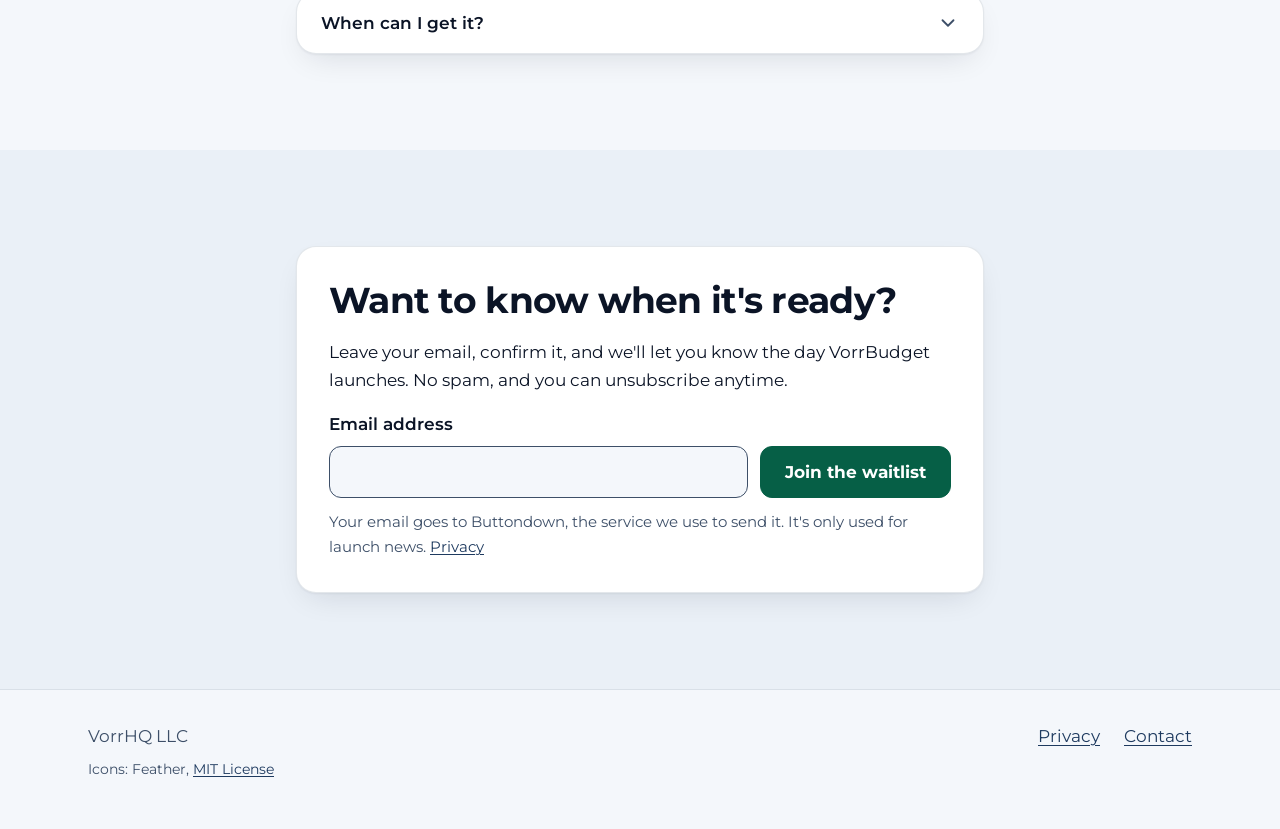
==== commit e1541b7e: "Redesign the home page - Deep navy hero in both modes with a soft CSS-gradient glow, large   Montser" ====
--- a/index.html
+++ b/index.html
@@ -9,6 +9,23 @@
   <title>VorrBudget: A budget that works the way you get paid</title>
   <meta name="description" content="VorrBudget plans your money one paycheck at a time, so you know every week if you're covered.">
   <link rel="canonical" href="https://vorrbudget.com/">
+
+  <!-- SHARE IMAGE (Open Graph / Twitter). The image is assets/og-image.png (1200x630) on this site. -->
+  <meta property="og:type" content="website">
+  <meta property="og:site_name" content="VorrBudget">
+  <meta property="og:url" content="https://vorrbudget.com/">
+  <meta property="og:title" content="VorrBudget: A budget that works the way you get paid">
+  <meta property="og:description" content="VorrBudget plans your money one paycheck at a time, so you know every week if you're covered.">
+  <meta property="og:image" content="https://vorrbudget.com/assets/og-image.png">
+  <meta property="og:image:width" content="1200">
+  <meta property="og:image:height" content="630">
+  <meta property="og:image:alt" content="VorrBudget logo and the words: A budget that works the way you get paid.">
+  <meta name="twitter:card" content="summary_large_image">
+  <meta name="twitter:title" content="VorrBudget: A budget that works the way you get paid">
+  <meta name="twitter:description" content="VorrBudget plans your money one paycheck at a time, so you know every week if you're covered.">
+  <meta name="twitter:image" content="https://vorrbudget.com/assets/og-image.png">
+  <meta name="twitter:image:alt" content="VorrBudget logo and the words: A budget that works the way you get paid.">
+
   <link rel="preload" href="assets/fonts/montserrat-latin-wght.woff2" as="font" type="font/woff2" crossorigin>
   <link rel="stylesheet" href="styles.css">
   <link rel="icon" type="image/png" sizes="512x512" href="assets/app-icon.png">
@@ -18,67 +35,132 @@
 <body>
   <a class="skip-link" href="#main">Skip to content</a>
 
-  <header class="site-header">
-    <div class="wrap">
-      <a class="logo-link" href="/">
-        <!-- LOGO: symbol (light/dark SVG) + the word "VorrBudget" as text in Montserrat Bold -->
-        <picture>
-          <source srcset="assets/logo-mark-dark.svg" media="(prefers-color-scheme: dark)">
-          <img class="logo-mark" src="assets/logo-mark-light.svg" alt="" width="352" height="425">
-        </picture>
-        <span class="wordmark">VorrBudget</span>
-      </a>
-    </div>
-  </header>
+  <div class="hero-band">
+    <header class="site-header site-header--dark">
+      <div class="wrap header-row">
+        <a class="logo-link" href="/">
+          <!-- LOGO: on the dark band the dark-mode symbol is always used; "VorrBudget" is text in Montserrat Bold -->
+          <img class="logo-mark" src="assets/logo-mark-dark.svg" alt="" width="352" height="425">
+          <span class="wordmark">VorrBudget</span>
+        </a>
+        <a class="header-cta" href="#waitlist">Join the waitlist</a>
+      </div>
+    </header>
+
+    <section class="hero" aria-labelledby="headline">
+      <div class="wrap hero-grid">
+        <div class="hero-copy">
+          <h1 id="headline">A budget that works the way you get paid.</h1>
+          <p class="lead">VorrBudget plans your money one paycheck at a time, so you know every week if you're covered.</p>
+
+          <h2 class="visually-hidden">Download</h2>
+          <ul class="stores">
+            <!-- STORE BUTTON: Google Play.
+                 To go live, replace the <span> below with:
+                 <a class="store" href="PLAY_STORE_URL">Get it on Google Play</a> -->
+            <li><span class="store store--soon"><span class="store-name">Google Play</span> <span class="store-status">Coming soon</span></span></li>
+
+            <!-- STORE BUTTON: iPhone.
+                 To go live, replace the <span> below with:
+                 <a class="store" href="APP_STORE_URL">Download for iPhone</a> -->
+            <li><span class="store store--soon"><span class="store-name">iPhone</span> <span class="store-status">Coming soon</span></span></li>
+
+            <!-- STORE BUTTON: Desktop.
+                 To go live, replace the <span> below with:
+                 <a class="store" href="DESKTOP_URL">Get it for Desktop</a> -->
+            <li><span class="store store--soon"><span class="store-name">Desktop</span> <span class="store-status">Coming soon</span></span></li>
+          </ul>
+        </div>
+
+        <!-- PHONE: an example illustration of the Home screen (pure CSS, no JavaScript).
+             TO USE A REAL SCREENSHOT: replace everything inside <div class="phone-screen"> with
+               <img class="phone-shot" src="assets/screenshots/home.png" alt="DESCRIBE THE SCREEN" width="390" height="844">
+             and remove role="img" and aria-label from <div class="phone"> (the alt text replaces them). -->
+        <div class="hero-visual">
+          <div class="phone" role="img" aria-label="Example illustration of the VorrBudget Home screen: $186.40 left to spend this week, and the weeks ahead, where a short week turns covered.">
+            <div class="phone-screen" aria-hidden="true">
+              <div class="app-bar">
+                <picture>
+                  <source srcset="assets/logo-mark-dark.svg" media="(prefers-color-scheme: dark)">
+                  <img class="app-mark" src="assets/logo-mark-light.svg" alt="" width="352" height="425">
+                </picture>
+                <span class="app-name">VorrBudget</span>
+              </div>
+
+              <div class="app-card">
+                <p class="app-label">Left to spend this week</p>
+                <p class="app-amount">$186.40</p>
+              </div>
+
+              <!-- WEEKS STRIP: the 4th week starts red and "Short", then turns green and "Covered".
+                   Labels: "Now", then "Wk 2" to "Wk 7". -->
+              <div class="app-card weeks">
+                <ol class="weeks-list">
+                  <li class="week week--1"><span class="bar"></span><span class="week-label">Now</span></li>
+                  <li class="week week--2"><span class="bar"></span><span class="week-label">Wk 2</span></li>
+                  <li class="week week--3"><span class="bar"></span><span class="week-label">Wk 3</span></li>
+                  <li class="week week--4 week--fix">
+                    <span class="week-status"><span class="status-short">Short</span><span class="status-covered">Covered</span></span>
+                    <span class="bar"></span><span class="week-label">Wk 4</span>
+                  </li>
+                  <li class="week week--5"><span class="bar"></span><span class="week-label">Wk 5</span></li>
+                  <li class="week week--6"><span class="bar"></span><span class="week-label">Wk 6</span></li>
+                  <li class="week week--7"><span class="bar"></span><span class="week-label">Wk 7</span></li>
+                </ol>
+              </div>
+
+              <div class="app-card skeleton">
+                <span class="sk-row"><span class="sk-dot"></span><span class="sk-line"></span><span class="sk-amt"></span></span>
+                <span class="sk-row"><span class="sk-dot"></span><span class="sk-line sk-line--short"></span><span class="sk-amt"></span></span>
+                <span class="sk-row"><span class="sk-dot"></span><span class="sk-line"></span><span class="sk-amt"></span></span>
+              </div>
+            </div>
+          </div>
+        </div>
+      </div>
+    </section>
+  </div>
 
   <main id="main">
-    <section class="hero" aria-labelledby="headline">
-      <div class="wrap">
-        <h1 id="headline">A budget that works the way you get paid.</h1>
-        <p class="lead">VorrBudget plans your money one paycheck at a time, so you know every week if you're covered.</p>
-
-        <!-- WEEKS STRIP: an illustration only (pure CSS animation, no JavaScript).
-             The 4th week starts red and "Short", then turns green and "Covered".
-             Labels: "Now", then "Wk 2" to "Wk 7". -->
-        <div class="weeks" role="img" aria-label="Example of VorrBudget's weeks-ahead view: a short week turning covered.">
-          <ol class="weeks-list" aria-hidden="true">
-            <li class="week week--1"><span class="bar"></span><span class="week-label">Now</span></li>
-            <li class="week week--2"><span class="bar"></span><span class="week-label">Wk 2</span></li>
-            <li class="week week--3"><span class="bar"></span><span class="week-label">Wk 3</span></li>
-            <li class="week week--4 week--fix">
-              <span class="week-status"><span class="status-short">Short</span><span class="status-covered">Covered</span></span>
-              <span class="bar"></span><span class="week-label">Wk 4</span>
-            </li>
-            <li class="week week--5"><span class="bar"></span><span class="week-label">Wk 5</span></li>
-            <li class="week week--6"><span class="bar"></span><span class="week-label">Wk 6</span></li>
-            <li class="week week--7"><span class="bar"></span><span class="week-label">Wk 7</span></li>
-          </ol>
-        </div>
-
-        <h2 class="visually-hidden">Download</h2>
-        <ul class="stores">
-          <!-- STORE BUTTON: Google Play.
-               To go live, replace the <span> below with:
-               <a class="store" href="PLAY_STORE_URL">Get it on Google Play</a> -->
-          <li><span class="store store--soon"><span class="store-name">Google Play</span> <span class="store-status">Coming soon</span></span></li>
-
-          <!-- STORE BUTTON: iPhone.
-               To go live, replace the <span> below with:
-               <a class="store" href="APP_STORE_URL">Download for iPhone</a> -->
-          <li><span class="store store--soon"><span class="store-name">iPhone</span> <span class="store-status">Coming soon</span></span></li>
-
-          <!-- STORE BUTTON: Desktop.
-               To go live, replace the <span> below with:
-               <a class="store" href="DESKTOP_URL">Get it for Desktop</a> -->
-          <li><span class="store store--soon"><span class="store-name">Desktop</span> <span class="store-status">Coming soon</span></span></li>
+    <!-- Icons on this page: Feather (feather-icons 4.29.2, MIT License, see licenses/feather-LICENSE.txt and the footer credit). Decorative, hidden from screen readers. -->
+    <section class="band band--plain trust-band" aria-label="At a glance">
+      <div class="wrap reveal">
+        <ul class="trust">
+          <li><span class="icon-chip"><svg class="icon" xmlns="http://www.w3.org/2000/svg" viewBox="0 0 24 24" width="24" height="24" fill="none" stroke="currentColor" stroke-width="2" stroke-linecap="round" stroke-linejoin="round" aria-hidden="true" focusable="false"><path d="M12 22s8-4 8-10V5l-8-3-8 3v7c0 6 8 10 8 10z"></path></svg></span><span>No bank login</span></li>
+          <li><span class="icon-chip"><svg class="icon" xmlns="http://www.w3.org/2000/svg" viewBox="0 0 24 24" width="24" height="24" fill="none" stroke="currentColor" stroke-width="2" stroke-linecap="round" stroke-linejoin="round" aria-hidden="true" focusable="false"><rect x="3" y="11" width="18" height="11" rx="2" ry="2"></rect><path d="M7 11V7a5 5 0 0 1 10 0v4"></path></svg></span><span>Encrypted</span></li>
+          <li><span class="icon-chip"><svg class="icon" xmlns="http://www.w3.org/2000/svg" viewBox="0 0 24 24" width="24" height="24" fill="none" stroke="currentColor" stroke-width="2" stroke-linecap="round" stroke-linejoin="round" aria-hidden="true" focusable="false"><path d="M17.94 17.94A10.07 10.07 0 0 1 12 20c-7 0-11-8-11-8a18.45 18.45 0 0 1 5.06-5.94M9.9 4.24A9.12 9.12 0 0 1 12 4c7 0 11 8 11 8a18.5 18.5 0 0 1-2.16 3.19m-6.72-1.07a3 3 0 1 1-4.24-4.24"></path><line x1="1" y1="1" x2="23" y2="23"></line></svg></span><span>No ads</span></li>
+          <li><span class="icon-chip"><svg class="icon" xmlns="http://www.w3.org/2000/svg" viewBox="0 0 24 24" width="24" height="24" fill="none" stroke="currentColor" stroke-width="2" stroke-linecap="round" stroke-linejoin="round" aria-hidden="true" focusable="false"><rect x="3" y="4" width="18" height="18" rx="2" ry="2"></rect><line x1="16" y1="2" x2="16" y2="6"></line><line x1="8" y1="2" x2="8" y2="6"></line><line x1="3" y1="10" x2="21" y2="10"></line></svg></span><span>Made for weekly pay</span></li>
         </ul>
       </div>
     </section>
 
-    <section aria-labelledby="why">
-      <div class="wrap">
-        <div class="card">
-          <h2 id="why">Why we built VorrBudget</h2>
+    <section class="band band--soft" aria-labelledby="how">
+      <div class="wrap reveal">
+        <h2 id="how" class="section-title">How it works</h2>
+        <ol class="steps">
+          <li class="card step">
+            <span class="step-num" aria-hidden="true">1</span>
+            <span class="icon-chip"><svg class="icon" xmlns="http://www.w3.org/2000/svg" viewBox="0 0 24 24" width="24" height="24" fill="none" stroke="currentColor" stroke-width="2" stroke-linecap="round" stroke-linejoin="round" aria-hidden="true" focusable="false"><line x1="12" y1="1" x2="12" y2="23"></line><path d="M17 5H9.5a3.5 3.5 0 0 0 0 7h5a3.5 3.5 0 0 1 0 7H6"></path></svg></span>
+            <h3>Add your paychecks</h3>
+          </li>
+          <li class="card step">
+            <span class="step-num" aria-hidden="true">2</span>
+            <span class="icon-chip"><svg class="icon" xmlns="http://www.w3.org/2000/svg" viewBox="0 0 24 24" width="24" height="24" fill="none" stroke="currentColor" stroke-width="2" stroke-linecap="round" stroke-linejoin="round" aria-hidden="true" focusable="false"><path d="M14 2H6a2 2 0 0 0-2 2v16a2 2 0 0 0 2 2h12a2 2 0 0 0 2-2V8z"></path><polyline points="14 2 14 8 20 8"></polyline><line x1="16" y1="13" x2="8" y2="13"></line><line x1="16" y1="17" x2="8" y2="17"></line><polyline points="10 9 9 9 8 9"></polyline></svg></span>
+            <h3>Add your bills</h3>
+          </li>
+          <li class="card step">
+            <span class="step-num" aria-hidden="true">3</span>
+            <span class="icon-chip"><svg class="icon" xmlns="http://www.w3.org/2000/svg" viewBox="0 0 24 24" width="24" height="24" fill="none" stroke="currentColor" stroke-width="2" stroke-linecap="round" stroke-linejoin="round" aria-hidden="true" focusable="false"><path d="M22 11.08V12a10 10 0 1 1-5.93-9.14"></path><polyline points="22 4 12 14.01 9 11.01"></polyline></svg></span>
+            <h3>See every week covered</h3>
+          </li>
+        </ol>
+      </div>
+    </section>
+
+    <section class="band band--plain" aria-labelledby="why">
+      <div class="wrap reveal">
+        <div class="card card--story">
+          <h2 id="why" class="section-title">Why we built VorrBudget</h2>
           <p>We lived paycheck to paycheck for years. We always knew what was due: the mortgage, the car note, the electric bill. What we didn't know was how to get there when every check came in different.</p>
           <p>Budget apps didn't help. They all worked by the month, and we got paid by the week.</p>
           <p>So we made a spreadsheet that planned one paycheck at a time. Each Friday, we could see exactly which bills that check had to cover, and what was left. The bills got paid on time. Then something we didn't expect happened: we started saving, and it kept growing.</p>
@@ -88,19 +170,16 @@
       </div>
     </section>
 
-    <section aria-labelledby="what">
-      <div class="wrap">
-        <div class="card">
-          <h2 id="what">What it does</h2>
-          <!-- Icons: Feather (feather-icons 4.29.2, MIT License, see licenses/feather-LICENSE.txt and the footer credit). Decorative, hidden from screen readers. -->
-          <ul class="features">
-            <li><svg class="feature-icon" xmlns="http://www.w3.org/2000/svg" viewBox="0 0 24 24" width="24" height="24" fill="none" stroke="currentColor" stroke-width="2" stroke-linecap="round" stroke-linejoin="round" aria-hidden="true" focusable="false"><rect x="3" y="4" width="18" height="18" rx="2" ry="2"></rect><line x1="16" y1="2" x2="16" y2="6"></line><line x1="8" y1="2" x2="8" y2="6"></line><line x1="3" y1="10" x2="21" y2="10"></line></svg><span>Plans every bill on the paycheck before it's due, so nothing sneaks up on you.</span></li>
-            <li><svg class="feature-icon" xmlns="http://www.w3.org/2000/svg" viewBox="0 0 24 24" width="24" height="24" fill="none" stroke="currentColor" stroke-width="2" stroke-linecap="round" stroke-linejoin="round" aria-hidden="true" focusable="false"><line x1="18" y1="20" x2="18" y2="10"></line><line x1="12" y1="20" x2="12" y2="4"></line><line x1="6" y1="20" x2="6" y2="14"></line></svg><span>Shows the weeks ahead in red and green, so you can see a short week coming and fix it early.</span></li>
-            <li><svg class="feature-icon" xmlns="http://www.w3.org/2000/svg" viewBox="0 0 24 24" width="24" height="24" fill="none" stroke="currentColor" stroke-width="2" stroke-linecap="round" stroke-linejoin="round" aria-hidden="true" focusable="false"><circle cx="12" cy="12" r="10"></circle><polyline points="12 6 12 12 16 14"></polyline></svg><span>Handles hourly pay that changes week to week.</span></li>
-            <li><svg class="feature-icon" xmlns="http://www.w3.org/2000/svg" viewBox="0 0 24 24" width="24" height="24" fill="none" stroke="currentColor" stroke-width="2" stroke-linecap="round" stroke-linejoin="round" aria-hidden="true" focusable="false"><path d="M17 21v-2a4 4 0 0 0-4-4H5a4 4 0 0 0-4 4v2"></path><circle cx="9" cy="7" r="4"></circle><path d="M23 21v-2a4 4 0 0 0-3-3.87"></path><path d="M16 3.13a4 4 0 0 1 0 7.75"></path></svg><span>Shares one budget with your partner.</span></li>
-            <li><svg class="feature-icon" xmlns="http://www.w3.org/2000/svg" viewBox="0 0 24 24" width="24" height="24" fill="none" stroke="currentColor" stroke-width="2" stroke-linecap="round" stroke-linejoin="round" aria-hidden="true" focusable="false"><rect x="3" y="11" width="18" height="11" rx="2" ry="2"></rect><path d="M7 11V7a5 5 0 0 1 10 0v4"></path></svg><span>Never asks for your bank login. Your numbers are encrypted, and we don't sell your data or show ads.</span></li>
-          </ul>
-        </div>
+    <section class="band band--soft" aria-labelledby="what">
+      <div class="wrap reveal">
+        <h2 id="what" class="section-title">What it does</h2>
+        <ul class="features">
+          <li class="card feature"><span class="icon-chip"><svg class="icon" xmlns="http://www.w3.org/2000/svg" viewBox="0 0 24 24" width="24" height="24" fill="none" stroke="currentColor" stroke-width="2" stroke-linecap="round" stroke-linejoin="round" aria-hidden="true" focusable="false"><rect x="3" y="4" width="18" height="18" rx="2" ry="2"></rect><line x1="16" y1="2" x2="16" y2="6"></line><line x1="8" y1="2" x2="8" y2="6"></line><line x1="3" y1="10" x2="21" y2="10"></line></svg></span><p>Plans every bill on the paycheck before it's due, so nothing sneaks up on you.</p></li>
+          <li class="card feature"><span class="icon-chip"><svg class="icon" xmlns="http://www.w3.org/2000/svg" viewBox="0 0 24 24" width="24" height="24" fill="none" stroke="currentColor" stroke-width="2" stroke-linecap="round" stroke-linejoin="round" aria-hidden="true" focusable="false"><line x1="18" y1="20" x2="18" y2="10"></line><line x1="12" y1="20" x2="12" y2="4"></line><line x1="6" y1="20" x2="6" y2="14"></line></svg></span><p>Shows the weeks ahead in red and green, so you can see a short week coming and fix it early.</p></li>
+          <li class="card feature"><span class="icon-chip"><svg class="icon" xmlns="http://www.w3.org/2000/svg" viewBox="0 0 24 24" width="24" height="24" fill="none" stroke="currentColor" stroke-width="2" stroke-linecap="round" stroke-linejoin="round" aria-hidden="true" focusable="false"><circle cx="12" cy="12" r="10"></circle><polyline points="12 6 12 12 16 14"></polyline></svg></span><p>Handles hourly pay that changes week to week.</p></li>
+          <li class="card feature"><span class="icon-chip"><svg class="icon" xmlns="http://www.w3.org/2000/svg" viewBox="0 0 24 24" width="24" height="24" fill="none" stroke="currentColor" stroke-width="2" stroke-linecap="round" stroke-linejoin="round" aria-hidden="true" focusable="false"><path d="M17 21v-2a4 4 0 0 0-4-4H5a4 4 0 0 0-4 4v2"></path><circle cx="9" cy="7" r="4"></circle><path d="M23 21v-2a4 4 0 0 0-3-3.87"></path><path d="M16 3.13a4 4 0 0 1 0 7.75"></path></svg></span><p>Shares one budget with your partner.</p></li>
+          <li class="card feature"><span class="icon-chip"><svg class="icon" xmlns="http://www.w3.org/2000/svg" viewBox="0 0 24 24" width="24" height="24" fill="none" stroke="currentColor" stroke-width="2" stroke-linecap="round" stroke-linejoin="round" aria-hidden="true" focusable="false"><rect x="3" y="11" width="18" height="11" rx="2" ry="2"></rect><path d="M7 11V7a5 5 0 0 1 10 0v4"></path></svg></span><p>Never asks for your bank login. Your numbers are encrypted, and we don't sell your data or show ads.</p></li>
+        </ul>
       </div>
     </section>
 
@@ -108,9 +187,9 @@
          1. Put images in assets/screenshots/ (e.g. screen-1.png).
          2. Uncomment and fill in the <figure> blocks below (write real alt text).
          3. Remove the word "hidden" from the <section> tag. -->
-    <section aria-labelledby="screenshots" hidden>
+    <section class="band band--plain" aria-labelledby="screenshots" hidden>
       <div class="wrap">
-        <h2 id="screenshots">Screenshots</h2>
+        <h2 id="screenshots" class="section-title">Screenshots</h2>
         <ul class="shots">
           <!--
           <li>
@@ -136,10 +215,34 @@
       </div>
     </section>
 
-    <section aria-labelledby="waitlist">
-      <div class="wrap">
-        <div class="card">
-          <h2 id="waitlist">Want to know when it's ready?</h2>
+    <section class="band band--plain" aria-labelledby="faq">
+      <div class="wrap wrap--narrow reveal">
+        <h2 id="faq" class="section-title">Questions</h2>
+        <div class="faq">
+          <details class="card faq-item">
+            <summary><span>Do I have to connect my bank?</span><svg class="icon faq-chevron" xmlns="http://www.w3.org/2000/svg" viewBox="0 0 24 24" width="24" height="24" fill="none" stroke="currentColor" stroke-width="2" stroke-linecap="round" stroke-linejoin="round" aria-hidden="true" focusable="false"><polyline points="6 9 12 15 18 9"></polyline></svg></summary>
+            <p>No. You enter your own numbers, and VorrBudget never asks for a bank login.</p>
+          </details>
+          <details class="card faq-item">
+            <summary><span>Is my data private?</span><svg class="icon faq-chevron" xmlns="http://www.w3.org/2000/svg" viewBox="0 0 24 24" width="24" height="24" fill="none" stroke="currentColor" stroke-width="2" stroke-linecap="round" stroke-linejoin="round" aria-hidden="true" focusable="false"><polyline points="6 9 12 15 18 9"></polyline></svg></summary>
+            <p>Your numbers are encrypted. We don't sell your data or show ads.</p>
+          </details>
+          <details class="card faq-item">
+            <summary><span>Will it work for two people?</span><svg class="icon faq-chevron" xmlns="http://www.w3.org/2000/svg" viewBox="0 0 24 24" width="24" height="24" fill="none" stroke="currentColor" stroke-width="2" stroke-linecap="round" stroke-linejoin="round" aria-hidden="true" focusable="false"><polyline points="6 9 12 15 18 9"></polyline></svg></summary>
+            <p>Yes. You and your partner can share one budget.</p>
+          </details>
+          <details class="card faq-item">
+            <summary><span>When can I get it?</span><svg class="icon faq-chevron" xmlns="http://www.w3.org/2000/svg" viewBox="0 0 24 24" width="24" height="24" fill="none" stroke="currentColor" stroke-width="2" stroke-linecap="round" stroke-linejoin="round" aria-hidden="true" focusable="false"><polyline points="6 9 12 15 18 9"></polyline></svg></summary>
+            <p><a href="#waitlist">Join the waitlist</a>, and we'll email you the day it launches.</p>
+          </details>
+        </div>
+      </div>
+    </section>
+
+    <section class="band band--soft" aria-labelledby="waitlist">
+      <div class="wrap wrap--narrow reveal">
+        <div class="card card--waitlist">
+          <h2 id="waitlist" class="section-title">Want to know when it's ready?</h2>
           <p>Leave your email, confirm it, and we'll let you know the day VorrBudget launches. No spam, and you can unsubscribe anytime.</p>
           <form class="signup" action="https://buttondown.com/api/emails/embed-subscribe/VorrBudget" method="post">
             <label for="email">Email address</label>
@@ -156,7 +259,7 @@
   </main>
 
   <footer class="site-footer">
-    <div class="wrap">
+    <div class="wrap footer-row">
       <p>VorrHQ LLC</p>
       <ul class="footer-links">
         <li><a href="privacy.html">Privacy</a></li>
--- a/styles.css
+++ b/styles.css
@@ -11,31 +11,66 @@
 }
 
 :root {
+  /* Spacing scale */
+  --s1: 0.25rem;
+  --s2: 0.5rem;
+  --s3: 0.75rem;
+  --s4: 1rem;
+  --s5: 1.5rem;
+  --s6: 2rem;
+  --s7: 3rem;
+  --s8: 4rem;
+  --s9: 6rem;
+
+  --radius: 1.25rem;
+  --radius-sm: 0.75rem;
+
+  /* Page colors (light) */
   --bg: #F4F7FB;
+  --soft: #EAF0F7;
   --card: #FFFFFF;
   --text: #0B1426;
   --muted: #3D4F68;
   --navy: #1E3A5F;
   --green: #065F46;
+  --red: #991B1B;
   --on-navy: #FFFFFF;
+  --on-green: #FFFFFF;
   --border: #3D4F68;
+  --hairline: rgba(30, 58, 95, 0.12);
+  --chip: #E3F1EB;
+  --skeleton: #DCE4EE;
   --wordmark: #1E3A5F;
-  --red: #991B1B;
+  --shadow: 0 1px 2px rgba(11, 20, 38, 0.05), 0 12px 32px -12px rgba(11, 20, 38, 0.14);
+
+  /* Hero band: deep navy in both modes */
+  --hero-bg: #0B1426;
+  --hero-text: #F4F7FB;
+  --hero-muted: #C8D2DF;
+  --hero-line: #8FA0B8;
+  --hero-green: #4ADE80;
+
   --font: "Montserrat", system-ui, -apple-system, "Segoe UI", Roboto, "Helvetica Neue", Arial, sans-serif;
 }
 
 @media (prefers-color-scheme: dark) {
   :root {
     --bg: #0B1426;
+    --soft: #101C30;
     --card: #152238;
     --text: #F4F7FB;
     --muted: #B0BCCE;
     --navy: #90B4DE;
     --green: #4ADE80;
+    --red: #FCA5A5;
     --on-navy: #0B1426;
+    --on-green: #0B1426;
     --border: #B0BCCE;
+    --hairline: rgba(176, 188, 206, 0.14);
+    --chip: rgba(74, 222, 128, 0.12);
+    --skeleton: #24344F;
     --wordmark: #FFFFFF;
-    --red: #FCA5A5;
+    --shadow: 0 1px 2px rgba(0, 0, 0, 0.3), 0 12px 32px -12px rgba(0, 0, 0, 0.5);
   }
 }
 
@@ -48,6 +83,7 @@
 html {
   -webkit-text-size-adjust: 100%;
   text-size-adjust: 100%;
+  scroll-behavior: smooth;
 }
 
 body {
@@ -56,7 +92,7 @@
   color: var(--text);
   font-family: var(--font);
   font-size: 1.0625rem;
-  line-height: 1.6;
+  line-height: 1.65;
 }
 
 img {
@@ -80,29 +116,46 @@
 }
 
 h1,
-h2 {
+h2,
+h3 {
   line-height: 1.2;
   color: var(--text);
+  letter-spacing: -0.01em;
 }
 
 h1 {
   font-size: clamp(2rem, 7vw, 3rem);
-  margin: 0 0 1rem;
+  margin: 0 0 var(--s4);
 }
 
 h2 {
   font-size: 1.5rem;
-  margin: 0 0 1rem;
+  margin: 0 0 var(--s4);
+}
+
+h3 {
+  font-size: 1.125rem;
+  margin: 0;
 }
 
 p {
-  margin: 0 0 1rem;
+  margin: 0 0 var(--s4);
 }
 
 .wrap {
-  max-width: 44rem;
+  max-width: 72rem;
   margin: 0 auto;
-  padding: 0 1rem;
+  padding: 0 var(--s4);
+}
+
+.wrap--narrow {
+  max-width: 46rem;
+}
+
+@media (min-width: 40rem) {
+  .wrap {
+    padding: 0 var(--s5);
+  }
 }
 
 .visually-hidden {
@@ -119,21 +172,47 @@
 
 .skip-link {
   position: absolute;
-  left: 1rem;
+  left: var(--s4);
   top: -4rem;
-  padding: 0.5rem 1rem;
+  padding: var(--s2) var(--s4);
   background: var(--navy);
   color: var(--on-navy);
+  border-radius: var(--s2);
   z-index: 10;
 }
 
 .skip-link:focus {
-  top: 1rem;
+  top: var(--s4);
+}
+
+/* Icons (Feather) */
+.icon {
+  display: block;
+  width: 1.375rem;
+  height: 1.375rem;
+}
+
+.icon-chip {
+  flex: none;
+  display: grid;
+  place-items: center;
+  width: 2.75rem;
+  height: 2.75rem;
+  border-radius: var(--radius-sm);
+  background: var(--chip);
+  color: var(--green);
 }
 
 /* Header */
 .site-header {
-  padding: 1.25rem 0;
+  padding: var(--s5) 0;
+}
+
+.header-row {
+  display: flex;
+  align-items: center;
+  justify-content: space-between;
+  gap: var(--s4);
 }
 
 .logo-link {
@@ -150,32 +229,270 @@
 }
 
 .wordmark {
-  font-family: "Montserrat", system-ui, -apple-system, "Segoe UI", Roboto, "Helvetica Neue", Arial, sans-serif;
+  font-family: var(--font);
   font-weight: 700;
   font-size: 1.5rem;
   line-height: 1;
   color: var(--wordmark);
 }
 
-/* Hero */
+/* Header on the dark hero band (both modes) */
+.site-header--dark .wordmark {
+  color: #FFFFFF;
+}
+
+.site-header--dark :focus-visible,
+.hero :focus-visible {
+  outline-color: var(--hero-green);
+}
+
+.header-cta {
+  display: none;
+  padding: var(--s2) var(--s4);
+  border: 1.5px solid var(--hero-line);
+  border-radius: 999px;
+  color: var(--hero-text);
+  font-weight: 600;
+  font-size: 0.9375rem;
+  text-decoration: none;
+  white-space: nowrap;
+}
+
+.header-cta:hover {
+  border-color: var(--hero-text);
+}
+
+@media (min-width: 30rem) {
+  .header-cta {
+    display: inline-block;
+  }
+}
+
+/* Hero band */
+.hero-band {
+  background-color: var(--hero-bg);
+  /* Soft green glow (CSS gradients only). Kept faint so hero text stays above 7:1. */
+  background-image:
+    radial-gradient(ellipse 60% 55% at 78% 45%, rgba(22, 163, 74, 0.2), transparent 70%),
+    radial-gradient(ellipse 50% 40% at 10% 0%, rgba(74, 222, 128, 0.07), transparent 70%);
+  color: var(--hero-text);
+  border-bottom: 1px solid rgba(255, 255, 255, 0.08);
+}
+
 .hero {
-  padding: 2rem 0 2.5rem;
+  padding: var(--s6) 0 var(--s8);
+}
+
+.hero-grid {
+  display: grid;
+  gap: var(--s7);
+  align-items: center;
+}
+
+.hero h1 {
+  color: var(--hero-text);
+  font-size: clamp(2.25rem, 5.5vw + 0.5rem, 4rem);
+  font-weight: 700;
+  line-height: 1.08;
+  letter-spacing: -0.025em;
+  margin-bottom: var(--s5);
 }
 
 .lead {
-  font-size: 1.25rem;
+  font-size: clamp(1.125rem, 1vw + 0.9rem, 1.3125rem);
+  color: var(--hero-muted);
+  max-width: 34rem;
+  margin-bottom: var(--s6);
+}
+
+@media (min-width: 56rem) {
+  .hero {
+    padding: var(--s7) 0 var(--s9);
+  }
+
+  .hero-grid {
+    grid-template-columns: minmax(0, 1.15fr) minmax(0, 0.85fr);
+    gap: var(--s8);
+  }
+}
+
+/* Store buttons */
+.stores {
+  list-style: none;
+  margin: 0;
+  padding: 0;
+  display: grid;
+  grid-template-columns: repeat(3, 1fr);
+  gap: var(--s2);
+  max-width: 30rem;
+}
+
+.store {
+  display: flex;
+  flex-direction: column;
+  justify-content: center;
+  min-height: 3.75rem;
+  padding: var(--s2) var(--s1);
+  border-radius: var(--radius-sm);
+  font-size: 0.9375rem;
+  line-height: 1.3;
+  border: 1.5px solid var(--hero-text);
+  background: var(--hero-text);
+  color: var(--hero-bg);
+  font-weight: 600;
+  text-align: center;
+  text-decoration: none;
+}
+
+/* Disabled "Coming soon" state: dashed outline, no fill, not a link. */
+.store--soon {
+  background: rgba(255, 255, 255, 0.04);
+  color: #D5DDE8;
+  border: 1.5px dashed var(--hero-line);
+  cursor: not-allowed;
+}
+
+.store-status {
+  font-size: 0.8125rem;
+  font-weight: 400;
+}
+
+/* Phone illustration */
+.hero-visual {
+  display: flex;
+  justify-content: center;
+}
+
+.phone {
+  width: min(19rem, 100%);
+  padding: 0.55rem;
+  border-radius: 2.75rem;
+  background: linear-gradient(160deg, #24365A, #131F35);
+  box-shadow:
+    0 0 0 1px rgba(255, 255, 255, 0.1),
+    0 40px 80px -20px rgba(0, 0, 0, 0.6),
+    0 0 120px -20px rgba(22, 163, 74, 0.25);
+}
+
+.phone-screen {
+  position: relative;
+  display: flex;
+  flex-direction: column;
+  gap: var(--s3);
+  min-height: 34rem;
+  padding: 2.75rem var(--s3) var(--s4);
+  border-radius: 2.25rem;
+  background: var(--bg);
+  color: var(--text);
+  overflow: hidden;
+}
+
+/* Speaker pill */
+.phone-screen::before {
+  content: "";
+  position: absolute;
+  top: 0.8rem;
+  left: 50%;
+  width: 5rem;
+  height: 1.25rem;
+  transform: translateX(-50%);
+  border-radius: 999px;
+  background: #000000;
+}
+
+.phone-shot {
+  display: block;
+  width: 100%;
+  height: 100%;
+  object-fit: cover;
+  border-radius: 2.25rem;
+}
+
+.app-bar {
+  display: flex;
+  align-items: center;
+  gap: var(--s2);
+  padding: 0 var(--s1);
+}
+
+.app-mark {
+  display: block;
+  height: 1.5rem;
+  width: auto;
+}
+
+.app-name {
+  font-weight: 700;
+  font-size: 1rem;
+  color: var(--wordmark);
+}
+
+.app-card {
+  background: var(--card);
+  border-radius: 1rem;
+  padding: var(--s4);
+  box-shadow: var(--shadow);
+}
+
+.app-label {
+  margin: 0;
+  font-size: 0.8125rem;
+  font-weight: 600;
   color: var(--muted);
-  margin-bottom: 2rem;
-}
-
-/* Weeks strip (illustration). The base styles are the final, all-green state;
+}
+
+.app-amount {
+  margin: var(--s1) 0 0;
+  font-size: 2.25rem;
+  font-weight: 700;
+  line-height: 1.1;
+  letter-spacing: -0.02em;
+  color: var(--text);
+}
+
+.skeleton {
+  display: grid;
+  gap: var(--s3);
+}
+
+.sk-row {
+  display: flex;
+  align-items: center;
+  gap: var(--s3);
+}
+
+.sk-dot {
+  flex: none;
+  width: 1.75rem;
+  height: 1.75rem;
+  border-radius: 0.5rem;
+  background: var(--chip);
+}
+
+.sk-line {
+  flex: 1;
+  height: 0.5rem;
+  border-radius: 999px;
+  background: var(--skeleton);
+}
+
+.sk-line--short {
+  flex: 0.6;
+}
+
+.sk-amt {
+  flex: none;
+  width: 2.5rem;
+  height: 0.5rem;
+  border-radius: 999px;
+  background: var(--skeleton);
+}
+
+/* Weeks strip (inside the phone). The base styles are the final, all-green state;
    the animation runs once from red/"Short" to green/"Covered" and holds.
    With reduced motion, animations are turned off below, so only the final state shows. */
 .weeks {
-  background: var(--card);
-  border-radius: 1rem;
-  padding: 1rem 0.75rem 0.75rem;
-  margin: 0 0 2rem;
+  padding: var(--s3) var(--s2) var(--s2);
 }
 
 .weeks-list {
@@ -183,12 +500,13 @@
   margin: 0;
   padding: 0;
   display: grid;
-  grid-template-columns: repeat(7, 1fr);
-  gap: 0.375rem;
+  grid-template-columns: repeat(7, minmax(0, 1fr));
+  gap: 0.3rem;
 }
 
 .week {
   display: grid;
+  grid-template-columns: minmax(0, 1fr);
   grid-template-rows: 1.25rem 5.5rem auto;
   justify-items: center;
   min-width: 0;
@@ -198,8 +516,8 @@
   grid-row: 2;
   align-self: end;
   width: 100%;
-  max-width: 2.25rem;
-  border-radius: 0.5rem;
+  max-width: 2rem;
+  border-radius: 0.45rem;
   background: var(--green);
   transform-origin: bottom;
 }
@@ -215,7 +533,7 @@
 .week-label {
   grid-row: 3;
   margin-top: 0.4rem;
-  font-size: 0.6875rem;
+  font-size: 0.625rem;
   line-height: 1.2;
   color: var(--muted);
   white-space: nowrap;
@@ -246,15 +564,15 @@
 }
 
 .week--fix .bar {
-  animation: week-fix-bar 3s ease-in-out 0.5s both;
+  animation: week-fix-bar 3s ease-in-out 0.6s both;
 }
 
 .week--fix .status-short {
-  animation: week-fix-out 3s ease-in-out 0.5s both;
+  animation: week-fix-out 3s ease-in-out 0.6s both;
 }
 
 .week--fix .status-covered {
-  animation: week-fix-in 3s ease-in-out 0.5s both;
+  animation: week-fix-in 3s ease-in-out 0.6s both;
 }
 
 @keyframes week-fix-bar {
@@ -278,84 +596,205 @@
   70%, 100% { opacity: 1; }
 }
 
-/* Store buttons */
-.stores {
+/* Section bands: alternate plain and soft navy */
+.band {
+  padding: var(--s8) 0;
+}
+
+.band--plain {
+  background: var(--bg);
+}
+
+.band--soft {
+  background: var(--soft);
+}
+
+@media (min-width: 56rem) {
+  .band {
+    padding: var(--s9) 0;
+  }
+}
+
+.section-title {
+  font-size: clamp(1.625rem, 2.5vw + 0.75rem, 2.25rem);
+  font-weight: 700;
+  letter-spacing: -0.02em;
+  margin-bottom: var(--s6);
+}
+
+.card {
+  background: var(--card);
+  border-radius: var(--radius);
+  padding: var(--s5);
+  border: 1px solid var(--hairline);
+  box-shadow: var(--shadow);
+}
+
+.card > :last-child {
+  margin-bottom: 0;
+}
+
+@media (min-width: 40rem) {
+  .card {
+    padding: var(--s6);
+  }
+}
+
+/* Trust row */
+.trust-band {
+  padding: var(--s6) 0;
+  border-bottom: 1px solid var(--hairline);
+}
+
+.trust {
   list-style: none;
   margin: 0;
   padding: 0;
   display: grid;
-  grid-template-columns: repeat(3, 1fr);
-  gap: 0.5rem;
-}
-
-.store {
-  display: flex;
-  flex-direction: column;
-  justify-content: center;
-  min-height: 3.5rem;
-  padding: 0.6rem 0.25rem;
-  border-radius: 0.75rem;
+  grid-template-columns: repeat(2, minmax(0, 1fr));
+  gap: var(--s4) var(--s5);
+}
+
+.trust li {
+  display: flex;
+  align-items: center;
+  gap: var(--s3);
+  font-weight: 600;
   font-size: 0.9375rem;
   line-height: 1.3;
-  border: 2px solid var(--navy);
-  background: var(--navy);
-  color: var(--on-navy);
-  font-weight: 600;
-  text-align: center;
-  text-decoration: none;
-}
-
-/* Disabled "Coming soon" state: dashed outline, no fill, not a link. */
-.store--soon {
-  background: var(--card);
+}
+
+.trust .icon-chip {
+  width: 2.25rem;
+  height: 2.25rem;
+  border-radius: 0.6rem;
+}
+
+.trust .icon {
+  width: 1.125rem;
+  height: 1.125rem;
+}
+
+@media (min-width: 48rem) {
+  .trust {
+    grid-template-columns: repeat(4, auto);
+    justify-content: space-between;
+  }
+}
+
+/* How it works */
+.steps {
+  list-style: none;
+  margin: 0;
+  padding: 0;
+  display: grid;
+  gap: var(--s4);
+}
+
+.step {
+  position: relative;
+  display: flex;
+  align-items: center;
+  gap: var(--s4);
+}
+
+.step-num {
+  flex: none;
+  order: 3;
+  margin-left: auto;
+  display: grid;
+  place-items: center;
+  width: 1.75rem;
+  height: 1.75rem;
+  border-radius: 999px;
+  border: 1.5px solid var(--border);
+  font-size: 0.875rem;
+  font-weight: 700;
+  line-height: 1;
   color: var(--muted);
-  border: 2px dashed var(--border);
-  cursor: not-allowed;
-}
-
-.store-status {
-  font-size: 0.8125rem;
-  font-weight: 400;
-}
-
-/* Sections and cards */
-main > section {
-  padding: 0 0 1.5rem;
-}
-
-.card {
-  background: var(--card);
-  border-radius: 1rem;
-  padding: 1.5rem 1.25rem;
-}
-
-.card > :last-child {
-  margin-bottom: 0;
-}
-
+}
+
+@media (min-width: 48rem) {
+  .steps {
+    grid-template-columns: repeat(3, 1fr);
+    gap: var(--s5);
+  }
+
+  .step {
+    flex-direction: column;
+    align-items: flex-start;
+    gap: var(--s5);
+    padding-top: var(--s6);
+    padding-bottom: var(--s6);
+  }
+
+  .step-num {
+    position: absolute;
+    top: var(--s5);
+    right: var(--s5);
+  }
+}
+
+/* Why we built */
+.card--story {
+  max-width: 46rem;
+  margin: 0 auto;
+}
+
+@media (min-width: 40rem) {
+  .card--story {
+    padding: var(--s7);
+  }
+}
+
+/* What it does */
 .features {
   list-style: none;
   margin: 0;
   padding: 0;
-}
-
-.features li {
+  display: grid;
+  gap: var(--s4);
+}
+
+.feature {
   display: flex;
   align-items: flex-start;
-  gap: 0.75rem;
-  margin-bottom: 0.9rem;
-}
-
-.features li:last-child {
-  margin-bottom: 0;
-}
-
-.feature-icon {
-  flex: none;
-  width: 1.5rem;
-  height: 1.5rem;
-  margin-top: 0.05rem;
-  color: var(--muted);
+  gap: var(--s4);
+}
+
+.feature p {
+  margin: 0;
+  padding-top: 0.45rem;
+}
+
+@media (min-width: 40rem) {
+  .features {
+    grid-template-columns: repeat(2, 1fr);
+    gap: var(--s5);
+  }
+}
+
+@media (min-width: 64rem) {
+  /* 3 tiles on the first row, 2 wider tiles on the second */
+  .features {
+    grid-template-columns: repeat(6, 1fr);
+  }
+
+  .feature {
+    grid-column: span 2;
+  }
+
+  .feature:nth-child(n + 4) {
+    grid-column: span 3;
+  }
+
+  .feature {
+    flex-direction: column;
+  }
+
+  .feature p {
+    padding-top: 0;
+  }
 }
 
 /* Screenshots */
@@ -365,7 +804,7 @@
   padding: 0;
   display: grid;
   grid-template-columns: repeat(auto-fit, minmax(12rem, 1fr));
-  gap: 1rem;
+  gap: var(--s5);
 }
 
 .shots figure {
@@ -375,80 +814,133 @@
 .shots img {
   display: block;
   width: 100%;
-  border-radius: 1rem;
+  border-radius: var(--radius);
 }
 
 .shots figcaption {
-  margin-top: 0.5rem;
+  margin-top: var(--s2);
   color: var(--muted);
   font-size: 0.9375rem;
 }
 
-/* Waitlist form */
+/* FAQ */
+.faq {
+  display: grid;
+  gap: var(--s3);
+}
+
+.faq-item {
+  padding: 0;
+}
+
+.faq-item summary {
+  display: flex;
+  align-items: center;
+  justify-content: space-between;
+  gap: var(--s4);
+  padding: var(--s4) var(--s5);
+  font-weight: 600;
+  cursor: pointer;
+  list-style: none;
+  border-radius: var(--radius);
+}
+
+.faq-item summary::-webkit-details-marker {
+  display: none;
+}
+
+.faq-chevron {
+  flex: none;
+  color: var(--muted);
+  transition: transform 0.2s ease;
+}
+
+.faq-item[open] .faq-chevron {
+  transform: rotate(180deg);
+}
+
+.faq-item p {
+  margin: 0;
+  padding: 0 var(--s5) var(--s5);
+  color: var(--muted);
+}
+
+/* Waitlist */
+.card--waitlist .section-title {
+  margin-bottom: var(--s4);
+}
+
 .signup label {
   display: block;
   font-weight: 600;
-  margin-bottom: 0.4rem;
+  margin-bottom: var(--s2);
 }
 
 .signup-row {
   display: flex;
   flex-wrap: wrap;
-  gap: 0.75rem;
+  gap: var(--s3);
 }
 
 .signup input[type="email"] {
   flex: 1 1 14rem;
-  min-height: 3rem;
-  padding: 0.5rem 0.75rem;
+  min-height: 3.25rem;
+  padding: var(--s2) var(--s4);
   font: inherit;
   color: var(--text);
   background: var(--bg);
-  border: 2px solid var(--border);
-  border-radius: 0.5rem;
+  border: 1.5px solid var(--border);
+  border-radius: var(--radius-sm);
 }
 
 .signup button {
-  flex: 0 0 auto;
-  min-height: 3rem;
-  padding: 0.5rem 1.25rem;
+  flex: 1 0 auto;
+  min-height: 3.25rem;
+  padding: var(--s2) var(--s5);
   font: inherit;
-  font-weight: 600;
-  color: var(--on-navy);
-  background: var(--navy);
-  border: 2px solid var(--navy);
-  border-radius: 0.5rem;
+  font-weight: 700;
+  color: var(--on-green);
+  background: var(--green);
+  border: 1.5px solid var(--green);
+  border-radius: var(--radius-sm);
   cursor: pointer;
 }
 
+@media (min-width: 30rem) {
+  .signup button {
+    flex-grow: 0;
+  }
+}
+
 .note {
-  margin: 0.75rem 0 0;
+  margin: var(--s3) 0 0;
   color: var(--muted);
   font-size: 0.9375rem;
 }
 
 /* Privacy page */
 .prose {
-  padding-top: 1rem;
-  padding-bottom: 2rem;
+  padding-top: var(--s4);
+  padding-bottom: var(--s6);
 }
 
 .prose h2 {
-  margin-top: 2rem;
+  margin-top: var(--s6);
   font-size: 1.25rem;
 }
 
 /* Footer */
 .site-footer {
-  padding: 2rem 0 3rem;
+  padding: var(--s6) 0 var(--s7);
   color: var(--muted);
-}
-
-.site-footer .wrap {
+  border-top: 1px solid var(--hairline);
+}
+
+.footer-row {
   display: flex;
   flex-wrap: wrap;
   justify-content: space-between;
-  gap: 0.5rem 1.5rem;
+  gap: var(--s2) var(--s5);
 }
 
 .site-footer p {
@@ -465,10 +957,38 @@
   margin: 0;
   padding: 0;
   display: flex;
-  gap: 1.5rem;
+  gap: var(--s5);
+}
+
+/* Fade-in on scroll: pure CSS scroll-driven animation, only where supported
+   and only when the visitor hasn't asked for reduced motion. Elsewhere,
+   sections simply show. */
+@media (prefers-reduced-motion: no-preference) {
+  @supports (animation-timeline: view()) {
+    .reveal {
+      animation: reveal linear both;
+      animation-timeline: view();
+      animation-range: entry 0% entry 40%;
+    }
+  }
+}
+
+@keyframes reveal {
+  from {
+    opacity: 0;
+    transform: translateY(1.5rem);
+  }
+  to {
+    opacity: 1;
+    transform: none;
+  }
 }
 
 @media (prefers-reduced-motion: reduce) {
+  html {
+    scroll-behavior: auto;
+  }
+
   * {
     transition: none !important;
     animation: none !important;
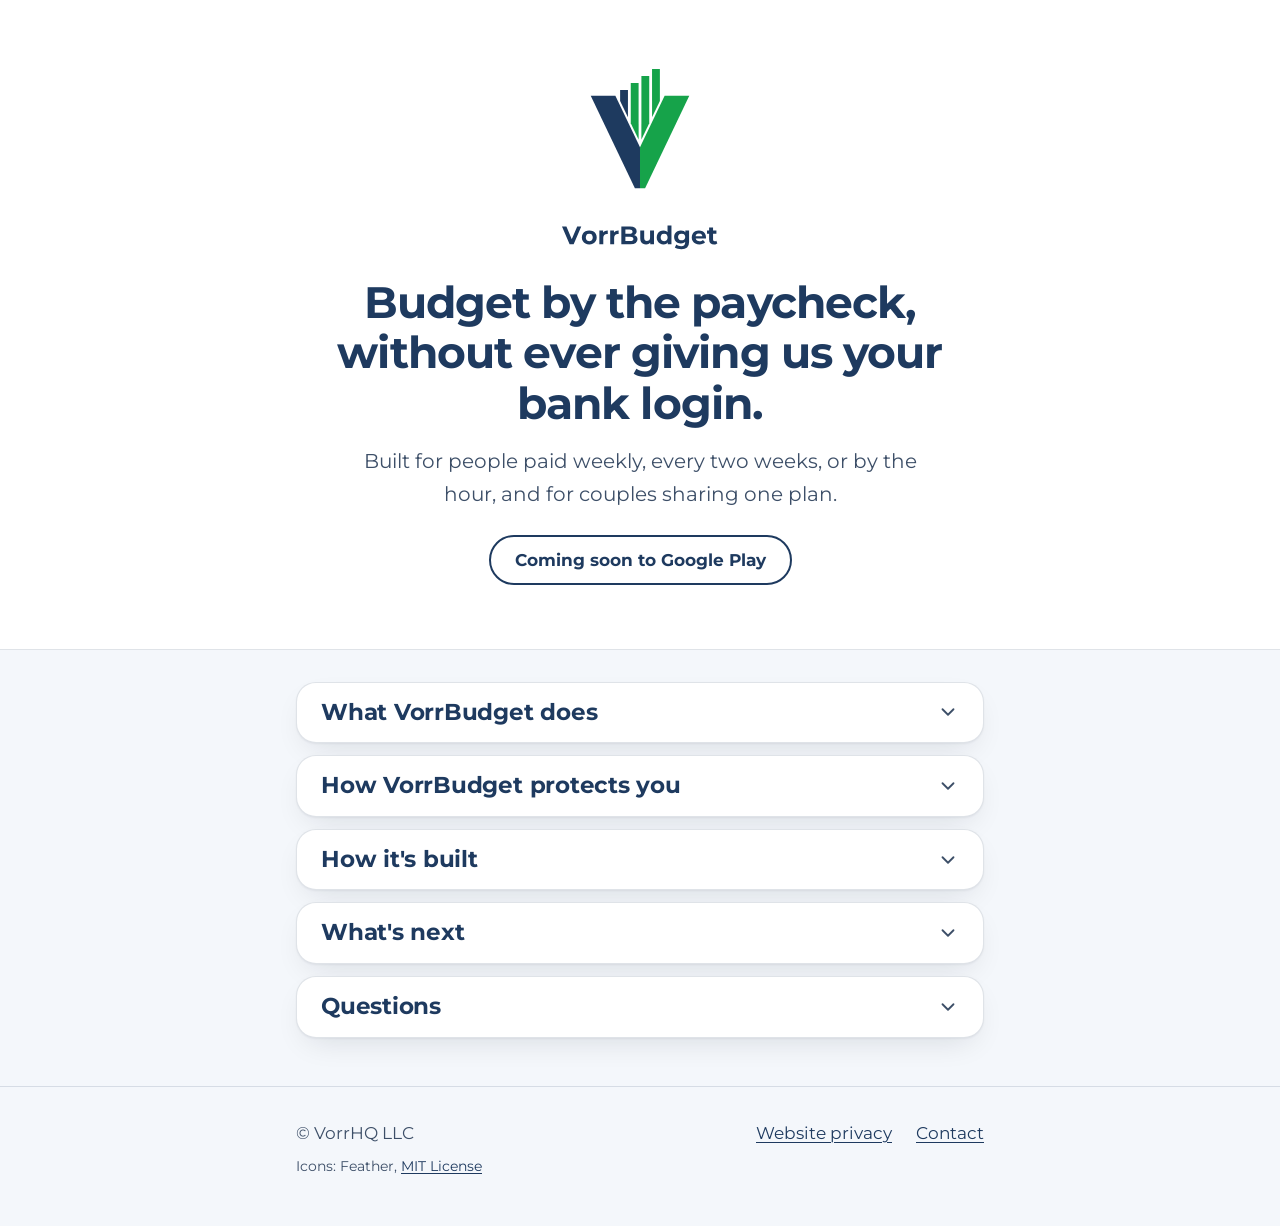
==== commit d1344899: "Redesign home page around the new brand logos - Move the uploaded brand files into assets/brand/ (na" ====
--- a/index.html
+++ b/index.html
@@ -3,267 +3,206 @@
 <head>
   <meta charset="utf-8">
   <meta name="viewport" content="width=device-width, initial-scale=1">
-  <meta http-equiv="Content-Security-Policy" content="default-src 'none'; style-src 'self'; img-src 'self'; font-src 'self'; form-action https://buttondown.com https://*.buttondown.com; base-uri 'none'; upgrade-insecure-requests">
+  <meta http-equiv="Content-Security-Policy" content="default-src 'none'; style-src 'self'; img-src 'self'; font-src 'self'; form-action 'none'; base-uri 'none'; upgrade-insecure-requests">
   <meta name="referrer" content="strict-origin">
   <meta name="color-scheme" content="light dark">
-  <title>VorrBudget: A budget that works the way you get paid</title>
-  <meta name="description" content="VorrBudget plans your money one paycheck at a time, so you know every week if you're covered.">
+  <title>VorrBudget: Budget by the paycheck</title>
+  <meta name="description" content="Budget by the paycheck, without ever giving us your bank login. Built for people paid weekly, every two weeks, or by the hour, and for couples sharing one plan. Coming soon to Google Play.">
   <link rel="canonical" href="https://vorrbudget.com/">
 
   <!-- SHARE IMAGE (Open Graph / Twitter). The image is assets/og-image.png (1200x630) on this site. -->
   <meta property="og:type" content="website">
   <meta property="og:site_name" content="VorrBudget">
   <meta property="og:url" content="https://vorrbudget.com/">
-  <meta property="og:title" content="VorrBudget: A budget that works the way you get paid">
-  <meta property="og:description" content="VorrBudget plans your money one paycheck at a time, so you know every week if you're covered.">
+  <meta property="og:title" content="VorrBudget: Budget by the paycheck">
+  <meta property="og:description" content="Budget by the paycheck, without ever giving us your bank login. Coming soon to Google Play.">
   <meta property="og:image" content="https://vorrbudget.com/assets/og-image.png">
   <meta property="og:image:width" content="1200">
   <meta property="og:image:height" content="630">
   <meta property="og:image:alt" content="VorrBudget logo and the words: A budget that works the way you get paid.">
   <meta name="twitter:card" content="summary_large_image">
-  <meta name="twitter:title" content="VorrBudget: A budget that works the way you get paid">
-  <meta name="twitter:description" content="VorrBudget plans your money one paycheck at a time, so you know every week if you're covered.">
+  <meta name="twitter:title" content="VorrBudget: Budget by the paycheck">
+  <meta name="twitter:description" content="Budget by the paycheck, without ever giving us your bank login. Coming soon to Google Play.">
   <meta name="twitter:image" content="https://vorrbudget.com/assets/og-image.png">
   <meta name="twitter:image:alt" content="VorrBudget logo and the words: A budget that works the way you get paid.">
 
   <link rel="preload" href="assets/fonts/montserrat-latin-wght.woff2" as="font" type="font/woff2" crossorigin>
   <link rel="stylesheet" href="styles.css">
-  <link rel="icon" type="image/png" sizes="512x512" href="assets/app-icon.png">
-  <link rel="icon" type="image/svg+xml" href="assets/app-icon.svg">
-  <link rel="apple-touch-icon" href="assets/app-icon.png">
+  <link rel="icon" type="image/svg+xml" href="assets/brand/VorrBudget_app_icon.svg">
+  <link rel="icon" type="image/png" sizes="1024x1024" href="assets/brand/VorrBudget_app_icon.png">
+  <link rel="apple-touch-icon" href="assets/brand/VorrBudget_app_icon.png">
 </head>
 <body>
   <a class="skip-link" href="#main">Skip to content</a>
 
-  <div class="hero-band">
-    <header class="site-header site-header--dark">
-      <div class="wrap header-row">
-        <a class="logo-link" href="/">
-          <!-- LOGO: on the dark band the dark-mode symbol is always used; "VorrBudget" is text in Montserrat Bold -->
-          <img class="logo-mark" src="assets/logo-mark-dark.svg" alt="" width="352" height="425">
-          <span class="wordmark">VorrBudget</span>
-        </a>
-        <a class="header-cta" href="#waitlist">Join the waitlist</a>
-      </div>
-    </header>
-
-    <section class="hero" aria-labelledby="headline">
-      <div class="wrap hero-grid">
-        <div class="hero-copy">
-          <h1 id="headline">A budget that works the way you get paid.</h1>
-          <p class="lead">VorrBudget plans your money one paycheck at a time, so you know every week if you're covered.</p>
-
-          <h2 class="visually-hidden">Download</h2>
-          <ul class="stores">
-            <!-- STORE BUTTON: Google Play.
-                 To go live, replace the <span> below with:
-                 <a class="store" href="PLAY_STORE_URL">Get it on Google Play</a> -->
-            <li><span class="store store--soon"><span class="store-name">Google Play</span> <span class="store-status">Coming soon</span></span></li>
-
-            <!-- STORE BUTTON: iPhone.
-                 To go live, replace the <span> below with:
-                 <a class="store" href="APP_STORE_URL">Download for iPhone</a> -->
-            <li><span class="store store--soon"><span class="store-name">iPhone</span> <span class="store-status">Coming soon</span></span></li>
-
-            <!-- STORE BUTTON: Desktop.
-                 To go live, replace the <span> below with:
-                 <a class="store" href="DESKTOP_URL">Get it for Desktop</a> -->
-            <li><span class="store store--soon"><span class="store-name">Desktop</span> <span class="store-status">Coming soon</span></span></li>
+  <!-- 1. HERO (always visible) -->
+  <header class="hero">
+    <div class="wrap wrap--narrow hero-inner">
+      <!-- LOGO: light logo in light mode, dark logo in dark mode (no JavaScript).
+           The hero background matches each logo's own background: white in light mode, #0B1426 in dark mode. -->
+      <picture>
+        <source srcset="assets/brand/VorrBudget_logo_dark.png" media="(prefers-color-scheme: dark)" width="1200" height="1520">
+        <img class="hero-logo" src="assets/brand/VorrBudget_logo_light.svg" alt="VorrBudget" width="600" height="760">
+      </picture>
+
+      <h1>Budget by the paycheck, without ever giving us your bank login.</h1>
+      <p class="lead">Built for people paid weekly, every two weeks, or by the hour, and for couples sharing one plan.</p>
+
+      <!-- ============================================================
+           PLAY STORE / PRE-REGISTRATION LINK GOES HERE.
+           The app is not launched yet, so this is plain text, not a link.
+           When the Google Play listing (or pre-registration page) exists,
+           replace the <p> below with, for example:
+             <p class="store-row"><a class="store store--live" href="PLAY_STORE_URL">Get it on Google Play</a></p>
+           (or "Pre-register on Google Play" for a pre-registration link).
+           ============================================================ -->
+      <p class="store-row"><span class="store">Coming soon to Google Play</span></p>
+    </div>
+  </header>
+
+  <main id="main" class="sections">
+    <div class="wrap wrap--narrow">
+      <!-- Icons on this page: Feather (feather-icons 4.29.2, MIT License, see licenses/feather-LICENSE.txt and the footer credit). Decorative, hidden from screen readers. -->
+
+      <!-- 2. WHAT VORRBUDGET DOES -->
+      <details class="section" id="what">
+        <summary><h2>What VorrBudget does</h2><svg class="icon chevron" xmlns="http://www.w3.org/2000/svg" viewBox="0 0 24 24" width="24" height="24" fill="none" stroke="currentColor" stroke-width="2" stroke-linecap="round" stroke-linejoin="round" aria-hidden="true" focusable="false"><polyline points="6 9 12 15 18 9"></polyline></svg></summary>
+        <div class="section-body">
+          <div class="group">
+            <span class="icon-chip"><svg class="icon" xmlns="http://www.w3.org/2000/svg" viewBox="0 0 24 24" width="24" height="24" fill="none" stroke="currentColor" stroke-width="2" stroke-linecap="round" stroke-linejoin="round" aria-hidden="true" focusable="false"><path d="M22 11.08V12a10 10 0 1 1-5.93-9.14"></path><polyline points="22 4 12 14.01 9 11.01"></polyline></svg></span>
+            <div>
+              <h3>Know what's safe to spend</h3>
+              <ul>
+                <li>"Left to spend" counts the bills ahead.</li>
+                <li>See if a bill is due before your paycheck lands.</li>
+                <li>A week-by-week strip shows which weeks are covered and which are short.</li>
+              </ul>
+            </div>
+          </div>
+
+          <div class="group">
+            <span class="icon-chip"><svg class="icon" xmlns="http://www.w3.org/2000/svg" viewBox="0 0 24 24" width="24" height="24" fill="none" stroke="currentColor" stroke-width="2" stroke-linecap="round" stroke-linejoin="round" aria-hidden="true" focusable="false"><path d="M12 1a3 3 0 0 0-3 3v8a3 3 0 0 0 6 0V4a3 3 0 0 0-3-3z"></path><path d="M19 10v2a7 7 0 0 1-14 0v-2"></path><line x1="12" y1="19" x2="12" y2="23"></line><line x1="8" y1="23" x2="16" y2="23"></line></svg></span>
+            <div>
+              <h3>Logging that takes seconds</h3>
+              <ul>
+                <li>Just say it (or type it): "50 gas, 200 groceries, mortgage paid."</li>
+                <li>Scan a receipt. It's read on your phone.</li>
+                <li>One-tap favorites, "Mark all paid," and a home-screen widget.</li>
+                <li>Paychecks count on payday automatically.</li>
+              </ul>
+            </div>
+          </div>
+
+          <div class="group">
+            <span class="icon-chip"><svg class="icon" xmlns="http://www.w3.org/2000/svg" viewBox="0 0 24 24" width="24" height="24" fill="none" stroke="currentColor" stroke-width="2" stroke-linecap="round" stroke-linejoin="round" aria-hidden="true" focusable="false"><path d="M17 21v-2a4 4 0 0 0-4-4H5a4 4 0 0 0-4 4v2"></path><circle cx="9" cy="7" r="4"></circle><path d="M23 21v-2a4 4 0 0 0-3-3.87"></path><path d="M16 3.13a4 4 0 0 1 0 7.75"></path></svg></span>
+            <div>
+              <h3>Built for two</h3>
+              <ul>
+                <li>One shared plan for your household.</li>
+                <li>Your own private what-ifs.</li>
+              </ul>
+            </div>
+          </div>
+
+          <div class="group">
+            <span class="icon-chip"><svg class="icon" xmlns="http://www.w3.org/2000/svg" viewBox="0 0 24 24" width="24" height="24" fill="none" stroke="currentColor" stroke-width="2" stroke-linecap="round" stroke-linejoin="round" aria-hidden="true" focusable="false"><rect x="3" y="4" width="18" height="18" rx="2" ry="2"></rect><line x1="16" y1="2" x2="16" y2="6"></line><line x1="8" y1="2" x2="8" y2="6"></line><line x1="3" y1="10" x2="21" y2="10"></line></svg></span>
+            <div>
+              <h3>Plan ahead without guessing</h3>
+              <ul>
+                <li>Spread big bills across paychecks.</li>
+                <li>Try what-ifs: a raise, a new bill, paying off a debt early.</li>
+                <li>See your savings, your debts, and how many days ahead you are.</li>
+              </ul>
+            </div>
+          </div>
+        </div>
+      </details>
+
+      <!-- 3. HOW VORRBUDGET PROTECTS YOU -->
+      <details class="section" id="protect">
+        <summary><h2>How VorrBudget protects you</h2><svg class="icon chevron" xmlns="http://www.w3.org/2000/svg" viewBox="0 0 24 24" width="24" height="24" fill="none" stroke="currentColor" stroke-width="2" stroke-linecap="round" stroke-linejoin="round" aria-hidden="true" focusable="false"><polyline points="6 9 12 15 18 9"></polyline></svg></summary>
+        <div class="section-body">
+          <ul class="checks">
+            <li><span class="icon-chip"><svg class="icon" xmlns="http://www.w3.org/2000/svg" viewBox="0 0 24 24" width="24" height="24" fill="none" stroke="currentColor" stroke-width="2" stroke-linecap="round" stroke-linejoin="round" aria-hidden="true" focusable="false"><path d="M12 22s8-4 8-10V5l-8-3-8 3v7c0 6 8 10 8 10z"></path></svg></span><p>We never ask for your bank login.</p></li>
+            <li><span class="icon-chip"><svg class="icon" xmlns="http://www.w3.org/2000/svg" viewBox="0 0 24 24" width="24" height="24" fill="none" stroke="currentColor" stroke-width="2" stroke-linecap="round" stroke-linejoin="round" aria-hidden="true" focusable="false"><rect x="3" y="11" width="18" height="11" rx="2" ry="2"></rect><path d="M7 11V7a5 5 0 0 1 10 0v4"></path></svg></span><p>Your financial details are encrypted.</p></li>
+            <li><span class="icon-chip"><svg class="icon" xmlns="http://www.w3.org/2000/svg" viewBox="0 0 24 24" width="24" height="24" fill="none" stroke="currentColor" stroke-width="2" stroke-linecap="round" stroke-linejoin="round" aria-hidden="true" focusable="false"><path d="M17.94 17.94A10.07 10.07 0 0 1 12 20c-7 0-11-8-11-8a18.45 18.45 0 0 1 5.06-5.94M9.9 4.24A9.12 9.12 0 0 1 12 4c7 0 11 8 11 8a18.5 18.5 0 0 1-2.16 3.19m-6.72-1.07a3 3 0 1 1-4.24-4.24"></path><line x1="1" y1="1" x2="23" y2="23"></line></svg></span><p>No ads, and we never sell your data.</p></li>
+            <li><span class="icon-chip"><svg class="icon" xmlns="http://www.w3.org/2000/svg" viewBox="0 0 24 24" width="24" height="24" fill="none" stroke="currentColor" stroke-width="2" stroke-linecap="round" stroke-linejoin="round" aria-hidden="true" focusable="false"><rect x="5" y="2" width="14" height="20" rx="2" ry="2"></rect><line x1="12" y1="18" x2="12.01" y2="18"></line></svg></span><p>When you import a statement, private details are covered on your phone before anything is sent. Receipts and bank files are read on your phone.</p></li>
+            <li><span class="icon-chip"><svg class="icon" xmlns="http://www.w3.org/2000/svg" viewBox="0 0 24 24" width="24" height="24" fill="none" stroke="currentColor" stroke-width="2" stroke-linecap="round" stroke-linejoin="round" aria-hidden="true" focusable="false"><path d="M14 2H6a2 2 0 0 0-2 2v16a2 2 0 0 0 2 2h12a2 2 0 0 0 2-2V8z"></path><polyline points="14 2 14 8 20 8"></polyline><line x1="16" y1="13" x2="8" y2="13"></line><line x1="16" y1="17" x2="8" y2="17"></line><polyline points="10 9 9 9 8 9"></polyline></svg></span><p>Our privacy policy says exactly what we store, in plain words. The app's privacy policy is in the app. This website has its own <a href="privacy.html">website privacy page</a>.</p></li>
           </ul>
         </div>
-
-        <!-- PHONE: an example illustration of the Home screen (pure CSS, no JavaScript).
-             TO USE A REAL SCREENSHOT: replace everything inside <div class="phone-screen"> with
-               <img class="phone-shot" src="assets/screenshots/home.png" alt="DESCRIBE THE SCREEN" width="390" height="844">
-             and remove role="img" and aria-label from <div class="phone"> (the alt text replaces them). -->
-        <div class="hero-visual">
-          <div class="phone" role="img" aria-label="Example illustration of the VorrBudget Home screen: $186.40 left to spend this week, and the weeks ahead, where a short week turns covered.">
-            <div class="phone-screen" aria-hidden="true">
-              <div class="app-bar">
-                <picture>
-                  <source srcset="assets/logo-mark-dark.svg" media="(prefers-color-scheme: dark)">
-                  <img class="app-mark" src="assets/logo-mark-light.svg" alt="" width="352" height="425">
-                </picture>
-                <span class="app-name">VorrBudget</span>
-              </div>
-
-              <div class="app-card">
-                <p class="app-label">Left to spend this week</p>
-                <p class="app-amount">$186.40</p>
-              </div>
-
-              <!-- WEEKS STRIP: the 4th week starts red and "Short", then turns green and "Covered".
-                   Labels: "Now", then "Wk 2" to "Wk 7". -->
-              <div class="app-card weeks">
-                <ol class="weeks-list">
-                  <li class="week week--1"><span class="bar"></span><span class="week-label">Now</span></li>
-                  <li class="week week--2"><span class="bar"></span><span class="week-label">Wk 2</span></li>
-                  <li class="week week--3"><span class="bar"></span><span class="week-label">Wk 3</span></li>
-                  <li class="week week--4 week--fix">
-                    <span class="week-status"><span class="status-short">Short</span><span class="status-covered">Covered</span></span>
-                    <span class="bar"></span><span class="week-label">Wk 4</span>
-                  </li>
-                  <li class="week week--5"><span class="bar"></span><span class="week-label">Wk 5</span></li>
-                  <li class="week week--6"><span class="bar"></span><span class="week-label">Wk 6</span></li>
-                  <li class="week week--7"><span class="bar"></span><span class="week-label">Wk 7</span></li>
-                </ol>
-              </div>
-
-              <div class="app-card skeleton">
-                <span class="sk-row"><span class="sk-dot"></span><span class="sk-line"></span><span class="sk-amt"></span></span>
-                <span class="sk-row"><span class="sk-dot"></span><span class="sk-line sk-line--short"></span><span class="sk-amt"></span></span>
-                <span class="sk-row"><span class="sk-dot"></span><span class="sk-line"></span><span class="sk-amt"></span></span>
-              </div>
-            </div>
-          </div>
-        </div>
-      </div>
-    </section>
-  </div>
-
-  <main id="main">
-    <!-- Icons on this page: Feather (feather-icons 4.29.2, MIT License, see licenses/feather-LICENSE.txt and the footer credit). Decorative, hidden from screen readers. -->
-    <section class="band band--plain trust-band" aria-label="At a glance">
-      <div class="wrap reveal">
-        <ul class="trust">
-          <li><span class="icon-chip"><svg class="icon" xmlns="http://www.w3.org/2000/svg" viewBox="0 0 24 24" width="24" height="24" fill="none" stroke="currentColor" stroke-width="2" stroke-linecap="round" stroke-linejoin="round" aria-hidden="true" focusable="false"><path d="M12 22s8-4 8-10V5l-8-3-8 3v7c0 6 8 10 8 10z"></path></svg></span><span>No bank login</span></li>
-          <li><span class="icon-chip"><svg class="icon" xmlns="http://www.w3.org/2000/svg" viewBox="0 0 24 24" width="24" height="24" fill="none" stroke="currentColor" stroke-width="2" stroke-linecap="round" stroke-linejoin="round" aria-hidden="true" focusable="false"><rect x="3" y="11" width="18" height="11" rx="2" ry="2"></rect><path d="M7 11V7a5 5 0 0 1 10 0v4"></path></svg></span><span>Encrypted</span></li>
-          <li><span class="icon-chip"><svg class="icon" xmlns="http://www.w3.org/2000/svg" viewBox="0 0 24 24" width="24" height="24" fill="none" stroke="currentColor" stroke-width="2" stroke-linecap="round" stroke-linejoin="round" aria-hidden="true" focusable="false"><path d="M17.94 17.94A10.07 10.07 0 0 1 12 20c-7 0-11-8-11-8a18.45 18.45 0 0 1 5.06-5.94M9.9 4.24A9.12 9.12 0 0 1 12 4c7 0 11 8 11 8a18.5 18.5 0 0 1-2.16 3.19m-6.72-1.07a3 3 0 1 1-4.24-4.24"></path><line x1="1" y1="1" x2="23" y2="23"></line></svg></span><span>No ads</span></li>
-          <li><span class="icon-chip"><svg class="icon" xmlns="http://www.w3.org/2000/svg" viewBox="0 0 24 24" width="24" height="24" fill="none" stroke="currentColor" stroke-width="2" stroke-linecap="round" stroke-linejoin="round" aria-hidden="true" focusable="false"><rect x="3" y="4" width="18" height="18" rx="2" ry="2"></rect><line x1="16" y1="2" x2="16" y2="6"></line><line x1="8" y1="2" x2="8" y2="6"></line><line x1="3" y1="10" x2="21" y2="10"></line></svg></span><span>Made for weekly pay</span></li>
-        </ul>
-      </div>
-    </section>
-
-    <section class="band band--soft" aria-labelledby="how">
-      <div class="wrap reveal">
-        <h2 id="how" class="section-title">How it works</h2>
-        <ol class="steps">
-          <li class="card step">
-            <span class="step-num" aria-hidden="true">1</span>
-            <span class="icon-chip"><svg class="icon" xmlns="http://www.w3.org/2000/svg" viewBox="0 0 24 24" width="24" height="24" fill="none" stroke="currentColor" stroke-width="2" stroke-linecap="round" stroke-linejoin="round" aria-hidden="true" focusable="false"><line x1="12" y1="1" x2="12" y2="23"></line><path d="M17 5H9.5a3.5 3.5 0 0 0 0 7h5a3.5 3.5 0 0 1 0 7H6"></path></svg></span>
-            <h3>Add your paychecks</h3>
-          </li>
-          <li class="card step">
-            <span class="step-num" aria-hidden="true">2</span>
-            <span class="icon-chip"><svg class="icon" xmlns="http://www.w3.org/2000/svg" viewBox="0 0 24 24" width="24" height="24" fill="none" stroke="currentColor" stroke-width="2" stroke-linecap="round" stroke-linejoin="round" aria-hidden="true" focusable="false"><path d="M14 2H6a2 2 0 0 0-2 2v16a2 2 0 0 0 2 2h12a2 2 0 0 0 2-2V8z"></path><polyline points="14 2 14 8 20 8"></polyline><line x1="16" y1="13" x2="8" y2="13"></line><line x1="16" y1="17" x2="8" y2="17"></line><polyline points="10 9 9 9 8 9"></polyline></svg></span>
-            <h3>Add your bills</h3>
-          </li>
-          <li class="card step">
-            <span class="step-num" aria-hidden="true">3</span>
-            <span class="icon-chip"><svg class="icon" xmlns="http://www.w3.org/2000/svg" viewBox="0 0 24 24" width="24" height="24" fill="none" stroke="currentColor" stroke-width="2" stroke-linecap="round" stroke-linejoin="round" aria-hidden="true" focusable="false"><path d="M22 11.08V12a10 10 0 1 1-5.93-9.14"></path><polyline points="22 4 12 14.01 9 11.01"></polyline></svg></span>
-            <h3>See every week covered</h3>
-          </li>
-        </ol>
-      </div>
-    </section>
-
-    <section class="band band--plain" aria-labelledby="why">
-      <div class="wrap reveal">
-        <div class="card card--story">
-          <h2 id="why" class="section-title">Why we built VorrBudget</h2>
-          <p>We lived paycheck to paycheck for years. We always knew what was due: the mortgage, the car note, the electric bill. What we didn't know was how to get there when every check came in different.</p>
-          <p>Budget apps didn't help. They all worked by the month, and we got paid by the week.</p>
-          <p>So we made a spreadsheet that planned one paycheck at a time. Each Friday, we could see exactly which bills that check had to cover, and what was left. The bills got paid on time. Then something we didn't expect happened: we started saving, and it kept growing.</p>
-          <p>VorrBudget is that spreadsheet, turned into an app. It does the math, warns you before a short week, and keeps your household on the same page.</p>
-          <p>If you get paid weekly or every two weeks, it was made for you.</p>
-        </div>
-      </div>
-    </section>
-
-    <section class="band band--soft" aria-labelledby="what">
-      <div class="wrap reveal">
-        <h2 id="what" class="section-title">What it does</h2>
-        <ul class="features">
-          <li class="card feature"><span class="icon-chip"><svg class="icon" xmlns="http://www.w3.org/2000/svg" viewBox="0 0 24 24" width="24" height="24" fill="none" stroke="currentColor" stroke-width="2" stroke-linecap="round" stroke-linejoin="round" aria-hidden="true" focusable="false"><rect x="3" y="4" width="18" height="18" rx="2" ry="2"></rect><line x1="16" y1="2" x2="16" y2="6"></line><line x1="8" y1="2" x2="8" y2="6"></line><line x1="3" y1="10" x2="21" y2="10"></line></svg></span><p>Plans every bill on the paycheck before it's due, so nothing sneaks up on you.</p></li>
-          <li class="card feature"><span class="icon-chip"><svg class="icon" xmlns="http://www.w3.org/2000/svg" viewBox="0 0 24 24" width="24" height="24" fill="none" stroke="currentColor" stroke-width="2" stroke-linecap="round" stroke-linejoin="round" aria-hidden="true" focusable="false"><line x1="18" y1="20" x2="18" y2="10"></line><line x1="12" y1="20" x2="12" y2="4"></line><line x1="6" y1="20" x2="6" y2="14"></line></svg></span><p>Shows the weeks ahead in red and green, so you can see a short week coming and fix it early.</p></li>
-          <li class="card feature"><span class="icon-chip"><svg class="icon" xmlns="http://www.w3.org/2000/svg" viewBox="0 0 24 24" width="24" height="24" fill="none" stroke="currentColor" stroke-width="2" stroke-linecap="round" stroke-linejoin="round" aria-hidden="true" focusable="false"><circle cx="12" cy="12" r="10"></circle><polyline points="12 6 12 12 16 14"></polyline></svg></span><p>Handles hourly pay that changes week to week.</p></li>
-          <li class="card feature"><span class="icon-chip"><svg class="icon" xmlns="http://www.w3.org/2000/svg" viewBox="0 0 24 24" width="24" height="24" fill="none" stroke="currentColor" stroke-width="2" stroke-linecap="round" stroke-linejoin="round" aria-hidden="true" focusable="false"><path d="M17 21v-2a4 4 0 0 0-4-4H5a4 4 0 0 0-4 4v2"></path><circle cx="9" cy="7" r="4"></circle><path d="M23 21v-2a4 4 0 0 0-3-3.87"></path><path d="M16 3.13a4 4 0 0 1 0 7.75"></path></svg></span><p>Shares one budget with your partner.</p></li>
-          <li class="card feature"><span class="icon-chip"><svg class="icon" xmlns="http://www.w3.org/2000/svg" viewBox="0 0 24 24" width="24" height="24" fill="none" stroke="currentColor" stroke-width="2" stroke-linecap="round" stroke-linejoin="round" aria-hidden="true" focusable="false"><rect x="3" y="11" width="18" height="11" rx="2" ry="2"></rect><path d="M7 11V7a5 5 0 0 1 10 0v4"></path></svg></span><p>Never asks for your bank login. Your numbers are encrypted, and we don't sell your data or show ads.</p></li>
-        </ul>
-      </div>
-    </section>
-
-    <!-- SCREENSHOTS: hidden until images are added.
-         1. Put images in assets/screenshots/ (e.g. screen-1.png).
-         2. Uncomment and fill in the <figure> blocks below (write real alt text).
-         3. Remove the word "hidden" from the <section> tag. -->
-    <section class="band band--plain" aria-labelledby="screenshots" hidden>
-      <div class="wrap">
-        <h2 id="screenshots" class="section-title">Screenshots</h2>
-        <ul class="shots">
-          <!--
-          <li>
-            <figure>
-              <img src="assets/screenshots/screen-1.png" alt="DESCRIBE WHAT THE SCREEN SHOWS" width="390" height="844" loading="lazy">
-              <figcaption>SHORT CAPTION</figcaption>
-            </figure>
-          </li>
-          <li>
-            <figure>
-              <img src="assets/screenshots/screen-2.png" alt="DESCRIBE WHAT THE SCREEN SHOWS" width="390" height="844" loading="lazy">
-              <figcaption>SHORT CAPTION</figcaption>
-            </figure>
-          </li>
-          <li>
-            <figure>
-              <img src="assets/screenshots/screen-3.png" alt="DESCRIBE WHAT THE SCREEN SHOWS" width="390" height="844" loading="lazy">
-              <figcaption>SHORT CAPTION</figcaption>
-            </figure>
-          </li>
-          -->
-        </ul>
-      </div>
-    </section>
-
-    <section class="band band--plain" aria-labelledby="faq">
-      <div class="wrap wrap--narrow reveal">
-        <h2 id="faq" class="section-title">Questions</h2>
-        <div class="faq">
-          <details class="card faq-item">
-            <summary><span>Do I have to connect my bank?</span><svg class="icon faq-chevron" xmlns="http://www.w3.org/2000/svg" viewBox="0 0 24 24" width="24" height="24" fill="none" stroke="currentColor" stroke-width="2" stroke-linecap="round" stroke-linejoin="round" aria-hidden="true" focusable="false"><polyline points="6 9 12 15 18 9"></polyline></svg></summary>
-            <p>No. You enter your own numbers, and VorrBudget never asks for a bank login.</p>
-          </details>
-          <details class="card faq-item">
-            <summary><span>Is my data private?</span><svg class="icon faq-chevron" xmlns="http://www.w3.org/2000/svg" viewBox="0 0 24 24" width="24" height="24" fill="none" stroke="currentColor" stroke-width="2" stroke-linecap="round" stroke-linejoin="round" aria-hidden="true" focusable="false"><polyline points="6 9 12 15 18 9"></polyline></svg></summary>
-            <p>Your numbers are encrypted. We don't sell your data or show ads.</p>
-          </details>
-          <details class="card faq-item">
-            <summary><span>Will it work for two people?</span><svg class="icon faq-chevron" xmlns="http://www.w3.org/2000/svg" viewBox="0 0 24 24" width="24" height="24" fill="none" stroke="currentColor" stroke-width="2" stroke-linecap="round" stroke-linejoin="round" aria-hidden="true" focusable="false"><polyline points="6 9 12 15 18 9"></polyline></svg></summary>
-            <p>Yes. You and your partner can share one budget.</p>
-          </details>
-          <details class="card faq-item">
-            <summary><span>When can I get it?</span><svg class="icon faq-chevron" xmlns="http://www.w3.org/2000/svg" viewBox="0 0 24 24" width="24" height="24" fill="none" stroke="currentColor" stroke-width="2" stroke-linecap="round" stroke-linejoin="round" aria-hidden="true" focusable="false"><polyline points="6 9 12 15 18 9"></polyline></svg></summary>
-            <p><a href="#waitlist">Join the waitlist</a>, and we'll email you the day it launches.</p>
-          </details>
-        </div>
-      </div>
-    </section>
-
-    <section class="band band--soft" aria-labelledby="waitlist">
-      <div class="wrap wrap--narrow reveal">
-        <div class="card card--waitlist">
-          <h2 id="waitlist" class="section-title">Want to know when it's ready?</h2>
-          <p>Leave your email, confirm it, and we'll let you know the day VorrBudget launches. No spam, and you can unsubscribe anytime.</p>
-          <form class="signup" action="https://buttondown.com/api/emails/embed-subscribe/VorrBudget" method="post">
-            <label for="email">Email address</label>
-            <div class="signup-row">
-              <input type="email" id="email" name="email" autocomplete="email" required aria-describedby="email-note">
-              <input type="hidden" name="embed" value="1">
-              <button type="submit">Join the waitlist</button>
-            </div>
-            <p id="email-note" class="note">Your email goes to Buttondown, the service we use to send it. It's only used for launch news. <a href="privacy.html">Privacy</a></p>
-          </form>
-        </div>
-      </div>
-    </section>
+      </details>
+
+      <!-- 4. HOW IT'S BUILT -->
+      <details class="section" id="built">
+        <summary><h2>How it's built</h2><svg class="icon chevron" xmlns="http://www.w3.org/2000/svg" viewBox="0 0 24 24" width="24" height="24" fill="none" stroke="currentColor" stroke-width="2" stroke-linecap="round" stroke-linejoin="round" aria-hidden="true" focusable="false"><polyline points="6 9 12 15 18 9"></polyline></svg></summary>
+        <div class="section-body">
+          <ul class="bullets">
+            <li>Every change is independently reviewed by a second reviewer whose job is to break it.</li>
+            <li>Stress tests try to make it show a wrong number.</li>
+            <li>The money math is checked thousands of ways against separately written models.</li>
+            <li>Your data is walled off from every other household.</li>
+          </ul>
+        </div>
+      </details>
+
+      <!-- 5. WHAT'S NEXT (no dates) -->
+      <details class="section" id="next">
+        <summary><h2>What's next</h2><svg class="icon chevron" xmlns="http://www.w3.org/2000/svg" viewBox="0 0 24 24" width="24" height="24" fill="none" stroke="currentColor" stroke-width="2" stroke-linecap="round" stroke-linejoin="round" aria-hidden="true" focusable="false"><polyline points="6 9 12 15 18 9"></polyline></svg></summary>
+        <div class="section-body">
+          <p>VorrBudget launches on Android first.</p>
+          <p>Next, in an order that may change based on what you ask for:</p>
+          <ul class="bullets">
+            <li>iPhone (and iPad)</li>
+            <li>Tablet layouts</li>
+            <li>Web and PC</li>
+          </ul>
+        </div>
+      </details>
+
+      <!-- 6. QUESTIONS (each question is its own expandable item) -->
+      <details class="section" id="questions">
+        <summary><h2>Questions</h2><svg class="icon chevron" xmlns="http://www.w3.org/2000/svg" viewBox="0 0 24 24" width="24" height="24" fill="none" stroke="currentColor" stroke-width="2" stroke-linecap="round" stroke-linejoin="round" aria-hidden="true" focusable="false"><polyline points="6 9 12 15 18 9"></polyline></svg></summary>
+        <div class="section-body faq">
+          <details class="faq-item">
+            <summary><h3>Do I need to connect my bank?</h3><svg class="icon chevron" xmlns="http://www.w3.org/2000/svg" viewBox="0 0 24 24" width="24" height="24" fill="none" stroke="currentColor" stroke-width="2" stroke-linecap="round" stroke-linejoin="round" aria-hidden="true" focusable="false"><polyline points="6 9 12 15 18 9"></polyline></svg></summary>
+            <p>No, never. VorrBudget never asks for your bank login.</p>
+          </details>
+          <details class="faq-item">
+            <summary><h3>Can my partner and I share a plan?</h3><svg class="icon chevron" xmlns="http://www.w3.org/2000/svg" viewBox="0 0 24 24" width="24" height="24" fill="none" stroke="currentColor" stroke-width="2" stroke-linecap="round" stroke-linejoin="round" aria-hidden="true" focusable="false"><polyline points="6 9 12 15 18 9"></polyline></svg></summary>
+            <p>Yes. One plan for both of you.</p>
+          </details>
+          <details class="faq-item">
+            <summary><h3>Is there a free trial?</h3><svg class="icon chevron" xmlns="http://www.w3.org/2000/svg" viewBox="0 0 24 24" width="24" height="24" fill="none" stroke="currentColor" stroke-width="2" stroke-linecap="round" stroke-linejoin="round" aria-hidden="true" focusable="false"><polyline points="6 9 12 15 18 9"></polyline></svg></summary>
+            <p>Yes. 30 days, and no card is needed to start.</p>
+          </details>
+          <details class="faq-item">
+            <summary><h3>What does it cost?</h3><svg class="icon chevron" xmlns="http://www.w3.org/2000/svg" viewBox="0 0 24 24" width="24" height="24" fill="none" stroke="currentColor" stroke-width="2" stroke-linecap="round" stroke-linejoin="round" aria-hidden="true" focusable="false"><polyline points="6 9 12 15 18 9"></polyline></svg></summary>
+            <p>The price will be shown in Google Play when VorrBudget launches. One subscription covers your whole household.</p>
+          </details>
+          <details class="faq-item">
+            <summary><h3>Will it work on iPhone?</h3><svg class="icon chevron" xmlns="http://www.w3.org/2000/svg" viewBox="0 0 24 24" width="24" height="24" fill="none" stroke="currentColor" stroke-width="2" stroke-linecap="round" stroke-linejoin="round" aria-hidden="true" focusable="false"><polyline points="6 9 12 15 18 9"></polyline></svg></summary>
+            <p>Not yet. iPhone is planned next.</p>
+          </details>
+          <details class="faq-item">
+            <summary><h3>What happens if I stop paying?</h3><svg class="icon chevron" xmlns="http://www.w3.org/2000/svg" viewBox="0 0 24 24" width="24" height="24" fill="none" stroke="currentColor" stroke-width="2" stroke-linecap="round" stroke-linejoin="round" aria-hidden="true" focusable="false"><polyline points="6 9 12 15 18 9"></polyline></svg></summary>
+            <p>Your plan becomes read-only, and you can always export your data.</p>
+          </details>
+          <details class="faq-item">
+            <summary><h3>How do I contact you?</h3><svg class="icon chevron" xmlns="http://www.w3.org/2000/svg" viewBox="0 0 24 24" width="24" height="24" fill="none" stroke="currentColor" stroke-width="2" stroke-linecap="round" stroke-linejoin="round" aria-hidden="true" focusable="false"><polyline points="6 9 12 15 18 9"></polyline></svg></summary>
+            <p>Email <a href="mailto:support@vorrbudget.com">support@vorrbudget.com</a>.</p>
+          </details>
+        </div>
+      </details>
+    </div>
   </main>
 
+  <!-- 7. FOOTER -->
   <footer class="site-footer">
-    <div class="wrap footer-row">
-      <p>VorrHQ LLC</p>
+    <div class="wrap wrap--narrow footer-row">
+      <p>&copy; VorrHQ LLC</p>
       <ul class="footer-links">
-        <li><a href="privacy.html">Privacy</a></li>
-        <li><a href="mailto:hello@vorrbudget.com">Contact</a></li>
+        <li><a href="privacy.html">Website privacy</a></li>
+        <li><a href="mailto:support@vorrbudget.com">Contact</a></li>
       </ul>
       <p class="credits">Icons: Feather, <a href="licenses/feather-LICENSE.txt">MIT License</a></p>
     </div>
--- a/styles.css
+++ b/styles.css
@@ -1,4 +1,7 @@
-/* VorrBudget site styles. Palette 1. All text pairs are at least 7:1 contrast. */
+/* VorrBudget site styles. Mobile-first, light and dark mode.
+   Brand: navy #1E3A5F, green #16A34A, dark background #0B1426, white.
+   Brand green on white is about 3.3:1, so it is only used for icons and large shapes;
+   small green text uses a darker green. All text pairs are at least 7:1 contrast. */
 
 /* Montserrat, self-hosted (SIL Open Font License, see assets/fonts/OFL.txt).
    Source: google/fonts ofl/montserrat, trimmed to Latin characters and weights 400-700. */
@@ -20,35 +23,25 @@
   --s6: 2rem;
   --s7: 3rem;
   --s8: 4rem;
-  --s9: 6rem;
 
   --radius: 1.25rem;
   --radius-sm: 0.75rem;
 
-  /* Page colors (light) */
+  /* Light mode */
   --bg: #F4F7FB;
-  --soft: #EAF0F7;
+  --hero-bg: #FFFFFF;          /* must match the light logo's white background */
   --card: #FFFFFF;
-  --text: #0B1426;
+  --text: #1E3A5F;             /* brand navy for body text (11.6:1 on white) */
+  --heading: #1E3A5F;
   --muted: #3D4F68;
-  --navy: #1E3A5F;
-  --green: #065F46;
-  --red: #991B1B;
-  --on-navy: #FFFFFF;
-  --on-green: #FFFFFF;
-  --border: #3D4F68;
-  --hairline: rgba(30, 58, 95, 0.12);
-  --chip: #E3F1EB;
-  --skeleton: #DCE4EE;
+  --link: #1E3A5F;
+  --brand-green: #16A34A;      /* icons and large shapes only */
+  --green-text: #166534;       /* small green text (7.1:1 on white) */
+  --chip: #EFF8F2;
+  --hairline: rgba(30, 58, 95, 0.14);
+  --focus: #1E3A5F;
   --wordmark: #1E3A5F;
   --shadow: 0 1px 2px rgba(11, 20, 38, 0.05), 0 12px 32px -12px rgba(11, 20, 38, 0.14);
-
-  /* Hero band: deep navy in both modes */
-  --hero-bg: #0B1426;
-  --hero-text: #F4F7FB;
-  --hero-muted: #C8D2DF;
-  --hero-line: #8FA0B8;
-  --hero-green: #4ADE80;
 
   --font: "Montserrat", system-ui, -apple-system, "Segoe UI", Roboto, "Helvetica Neue", Arial, sans-serif;
 }
@@ -56,19 +49,17 @@
 @media (prefers-color-scheme: dark) {
   :root {
     --bg: #0B1426;
-    --soft: #101C30;
+    --hero-bg: #0B1426;        /* must match the dark logo's background */
     --card: #152238;
     --text: #F4F7FB;
+    --heading: #FFFFFF;
     --muted: #B0BCCE;
-    --navy: #90B4DE;
-    --green: #4ADE80;
-    --red: #FCA5A5;
-    --on-navy: #0B1426;
-    --on-green: #0B1426;
-    --border: #B0BCCE;
-    --hairline: rgba(176, 188, 206, 0.14);
+    --link: #90B4DE;
+    --brand-green: #16A34A;
+    --green-text: #4ADE80;
     --chip: rgba(74, 222, 128, 0.12);
-    --skeleton: #24344F;
+    --hairline: rgba(176, 188, 206, 0.16);
+    --focus: #90B4DE;
     --wordmark: #FFFFFF;
     --shadow: 0 1px 2px rgba(0, 0, 0, 0.3), 0 12px 32px -12px rgba(0, 0, 0, 0.5);
   }
@@ -83,7 +74,6 @@
 html {
   -webkit-text-size-adjust: 100%;
   text-size-adjust: 100%;
-  scroll-behavior: smooth;
 }
 
 body {
@@ -101,7 +91,7 @@
 }
 
 a {
-  color: var(--navy);
+  color: var(--link);
   text-decoration-thickness: 1px;
   text-underline-offset: 0.15em;
 }
@@ -111,15 +101,17 @@
 }
 
 :focus-visible {
-  outline: 3px solid var(--navy);
+  outline: 3px solid var(--focus);
   outline-offset: 3px;
 }
 
 h1,
 h2,
 h3 {
+  font-family: var(--font);
+  font-weight: 700;
   line-height: 1.2;
-  color: var(--text);
+  color: var(--heading);
   letter-spacing: -0.01em;
 }
 
@@ -175,8 +167,8 @@
   left: var(--s4);
   top: -4rem;
   padding: var(--s2) var(--s4);
-  background: var(--navy);
-  color: var(--on-navy);
+  background: var(--heading);
+  color: var(--bg);
   border-radius: var(--s2);
   z-index: 10;
 }
@@ -200,10 +192,10 @@
   height: 2.75rem;
   border-radius: var(--radius-sm);
   background: var(--chip);
-  color: var(--green);
-}
-
-/* Header */
+  color: var(--brand-green);
+}
+
+/* Header (privacy and 404 pages) */
 .site-header {
   padding: var(--s5) 0;
 }
@@ -236,454 +228,169 @@
   color: var(--wordmark);
 }
 
-/* Header on the dark hero band (both modes) */
-.site-header--dark .wordmark {
-  color: #FFFFFF;
-}
-
-.site-header--dark :focus-visible,
-.hero :focus-visible {
-  outline-color: var(--hero-green);
-}
-
-.header-cta {
-  display: none;
-  padding: var(--s2) var(--s4);
-  border: 1.5px solid var(--hero-line);
+/* 1. Hero (home page). Background matches the logo file's own background in each mode. */
+.hero {
+  background: var(--hero-bg);
+  border-bottom: 1px solid var(--hairline);
+  padding: var(--s6) 0 var(--s7);
+  text-align: center;
+}
+
+.hero-logo {
+  display: block;
+  width: 8.5rem;
+  margin: 0 auto var(--s4);
+}
+
+.hero h1 {
+  font-size: clamp(1.75rem, 5vw + 0.5rem, 2.75rem);
+  line-height: 1.15;
+  letter-spacing: -0.02em;
+  margin-bottom: var(--s4);
+}
+
+.lead {
+  font-size: clamp(1.0625rem, 1vw + 0.85rem, 1.25rem);
+  color: var(--muted);
+  max-width: 36rem;
+  margin: 0 auto var(--s5);
+}
+
+.store-row {
+  margin: 0;
+}
+
+/* "Coming soon" label: not a link, so it is styled as a quiet outlined pill. */
+.store {
+  display: inline-block;
+  padding: var(--s3) var(--s5);
+  border: 2px solid var(--heading);
   border-radius: 999px;
-  color: var(--hero-text);
-  font-weight: 600;
-  font-size: 0.9375rem;
+  font-weight: 700;
+  color: var(--heading);
+  line-height: 1.3;
+}
+
+/* Use this class on the link once the Google Play listing exists. */
+.store--live {
+  background: var(--heading);
+  color: var(--hero-bg);
   text-decoration: none;
-  white-space: nowrap;
-}
-
-.header-cta:hover {
-  border-color: var(--hero-text);
-}
-
-@media (min-width: 30rem) {
-  .header-cta {
-    display: inline-block;
-  }
-}
-
-/* Hero band */
-.hero-band {
-  background-color: var(--hero-bg);
-  /* Soft green glow (CSS gradients only). Kept faint so hero text stays above 7:1. */
-  background-image:
-    radial-gradient(ellipse 60% 55% at 78% 45%, rgba(22, 163, 74, 0.2), transparent 70%),
-    radial-gradient(ellipse 50% 40% at 10% 0%, rgba(74, 222, 128, 0.07), transparent 70%);
-  color: var(--hero-text);
-  border-bottom: 1px solid rgba(255, 255, 255, 0.08);
-}
-
-.hero {
-  padding: var(--s6) 0 var(--s8);
-}
-
-.hero-grid {
-  display: grid;
-  gap: var(--s7);
-  align-items: center;
-}
-
-.hero h1 {
-  color: var(--hero-text);
-  font-size: clamp(2.25rem, 5.5vw + 0.5rem, 4rem);
-  font-weight: 700;
-  line-height: 1.08;
-  letter-spacing: -0.025em;
-  margin-bottom: var(--s5);
-}
-
-.lead {
-  font-size: clamp(1.125rem, 1vw + 0.9rem, 1.3125rem);
-  color: var(--hero-muted);
-  max-width: 34rem;
-  margin-bottom: var(--s6);
-}
-
-@media (min-width: 56rem) {
+}
+
+@media (min-width: 40rem) {
   .hero {
-    padding: var(--s7) 0 var(--s9);
-  }
-
-  .hero-grid {
-    grid-template-columns: minmax(0, 1.15fr) minmax(0, 0.85fr);
-    gap: var(--s8);
-  }
-}
-
-/* Store buttons */
-.stores {
-  list-style: none;
-  margin: 0;
-  padding: 0;
-  display: grid;
-  grid-template-columns: repeat(3, 1fr);
-  gap: var(--s2);
-  max-width: 30rem;
-}
-
-.store {
-  display: flex;
-  flex-direction: column;
-  justify-content: center;
-  min-height: 3.75rem;
-  padding: var(--s2) var(--s1);
-  border-radius: var(--radius-sm);
-  font-size: 0.9375rem;
-  line-height: 1.3;
-  border: 1.5px solid var(--hero-text);
-  background: var(--hero-text);
-  color: var(--hero-bg);
-  font-weight: 600;
-  text-align: center;
-  text-decoration: none;
-}
-
-/* Disabled "Coming soon" state: dashed outline, no fill, not a link. */
-.store--soon {
-  background: rgba(255, 255, 255, 0.04);
-  color: #D5DDE8;
-  border: 1.5px dashed var(--hero-line);
-  cursor: not-allowed;
-}
-
-.store-status {
-  font-size: 0.8125rem;
-  font-weight: 400;
-}
-
-/* Phone illustration */
-.hero-visual {
-  display: flex;
-  justify-content: center;
-}
-
-.phone {
-  width: min(19rem, 100%);
-  padding: 0.55rem;
-  border-radius: 2.75rem;
-  background: linear-gradient(160deg, #24365A, #131F35);
-  box-shadow:
-    0 0 0 1px rgba(255, 255, 255, 0.1),
-    0 40px 80px -20px rgba(0, 0, 0, 0.6),
-    0 0 120px -20px rgba(22, 163, 74, 0.25);
-}
-
-.phone-screen {
-  position: relative;
-  display: flex;
-  flex-direction: column;
-  gap: var(--s3);
-  min-height: 34rem;
-  padding: 2.75rem var(--s3) var(--s4);
-  border-radius: 2.25rem;
-  background: var(--bg);
-  color: var(--text);
-  overflow: hidden;
-}
-
-/* Speaker pill */
-.phone-screen::before {
-  content: "";
-  position: absolute;
-  top: 0.8rem;
-  left: 50%;
-  width: 5rem;
-  height: 1.25rem;
-  transform: translateX(-50%);
-  border-radius: 999px;
-  background: #000000;
-}
-
-.phone-shot {
-  display: block;
-  width: 100%;
-  height: 100%;
-  object-fit: cover;
-  border-radius: 2.25rem;
-}
-
-.app-bar {
-  display: flex;
-  align-items: center;
-  gap: var(--s2);
-  padding: 0 var(--s1);
-}
-
-.app-mark {
-  display: block;
-  height: 1.5rem;
-  width: auto;
-}
-
-.app-name {
-  font-weight: 700;
-  font-size: 1rem;
-  color: var(--wordmark);
-}
-
-.app-card {
-  background: var(--card);
-  border-radius: 1rem;
-  padding: var(--s4);
-  box-shadow: var(--shadow);
-}
-
-.app-label {
-  margin: 0;
-  font-size: 0.8125rem;
-  font-weight: 600;
-  color: var(--muted);
-}
-
-.app-amount {
-  margin: var(--s1) 0 0;
-  font-size: 2.25rem;
-  font-weight: 700;
-  line-height: 1.1;
-  letter-spacing: -0.02em;
-  color: var(--text);
-}
-
-.skeleton {
+    padding: var(--s7) 0 var(--s8);
+  }
+
+  .hero-logo {
+    width: 10.5rem;
+  }
+}
+
+/* Expandable sections (home page) */
+.sections {
+  padding: var(--s6) 0 var(--s7);
+}
+
+.sections > .wrap {
   display: grid;
   gap: var(--s3);
 }
 
-.sk-row {
+.section,
+.faq-item {
+  background: var(--card);
+  border: 1px solid var(--hairline);
+  border-radius: var(--radius);
+  box-shadow: var(--shadow);
+}
+
+.section > summary,
+.faq-item > summary {
   display: flex;
   align-items: center;
-  gap: var(--s3);
-}
-
-.sk-dot {
+  justify-content: space-between;
+  gap: var(--s4);
+  min-height: 3.5rem;
+  padding: var(--s4) var(--s5);
+  cursor: pointer;
+  list-style: none;
+  border-radius: var(--radius);
+}
+
+.section > summary::-webkit-details-marker,
+.faq-item > summary::-webkit-details-marker {
+  display: none;
+}
+
+.section > summary h2 {
+  margin: 0;
+  font-size: clamp(1.1875rem, 1.5vw + 0.9rem, 1.4375rem);
+}
+
+.faq-item > summary h3 {
+  font-size: 1.0625rem;
+}
+
+.chevron {
   flex: none;
-  width: 1.75rem;
-  height: 1.75rem;
-  border-radius: 0.5rem;
-  background: var(--chip);
-}
-
-.sk-line {
-  flex: 1;
-  height: 0.5rem;
-  border-radius: 999px;
-  background: var(--skeleton);
-}
-
-.sk-line--short {
-  flex: 0.6;
-}
-
-.sk-amt {
-  flex: none;
-  width: 2.5rem;
-  height: 0.5rem;
-  border-radius: 999px;
-  background: var(--skeleton);
-}
-
-/* Weeks strip (inside the phone). The base styles are the final, all-green state;
-   the animation runs once from red/"Short" to green/"Covered" and holds.
-   With reduced motion, animations are turned off below, so only the final state shows. */
-.weeks {
-  padding: var(--s3) var(--s2) var(--s2);
-}
-
-.weeks-list {
-  list-style: none;
-  margin: 0;
-  padding: 0;
-  display: grid;
-  grid-template-columns: repeat(7, minmax(0, 1fr));
-  gap: 0.3rem;
-}
-
-.week {
-  display: grid;
-  grid-template-columns: minmax(0, 1fr);
-  grid-template-rows: 1.25rem 5.5rem auto;
-  justify-items: center;
-  min-width: 0;
-}
-
-.bar {
-  grid-row: 2;
-  align-self: end;
-  width: 100%;
-  max-width: 2rem;
-  border-radius: 0.45rem;
-  background: var(--green);
-  transform-origin: bottom;
-}
-
-.week--1 .bar { height: 70%; }
-.week--2 .bar { height: 85%; }
-.week--3 .bar { height: 60%; }
-.week--4 .bar { height: 75%; }
-.week--5 .bar { height: 80%; }
-.week--6 .bar { height: 65%; }
-.week--7 .bar { height: 90%; }
-
-.week-label {
-  grid-row: 3;
-  margin-top: 0.4rem;
-  font-size: 0.625rem;
-  line-height: 1.2;
   color: var(--muted);
-  white-space: nowrap;
-}
-
-.week-status {
-  grid-row: 1;
-  display: grid;
-  justify-items: center;
-  font-size: 0.6875rem;
-  font-weight: 700;
-  line-height: 1.2;
-  white-space: nowrap;
-}
-
-.status-short,
-.status-covered {
-  grid-area: 1 / 1;
-}
-
-.status-short {
-  color: var(--red);
-  opacity: 0;
-}
-
-.status-covered {
-  color: var(--green);
-}
-
-.week--fix .bar {
-  animation: week-fix-bar 3s ease-in-out 0.6s both;
-}
-
-.week--fix .status-short {
-  animation: week-fix-out 3s ease-in-out 0.6s both;
-}
-
-.week--fix .status-covered {
-  animation: week-fix-in 3s ease-in-out 0.6s both;
-}
-
-@keyframes week-fix-bar {
-  0%, 35% {
-    background: var(--red);
-    transform: scaleY(0.6);
-  }
-  100% {
-    background: var(--green);
-    transform: scaleY(1);
-  }
-}
-
-@keyframes week-fix-out {
-  0%, 40% { opacity: 1; }
-  70%, 100% { opacity: 0; }
-}
-
-@keyframes week-fix-in {
-  0%, 40% { opacity: 0; }
-  70%, 100% { opacity: 1; }
-}
-
-/* Section bands: alternate plain and soft navy */
-.band {
-  padding: var(--s8) 0;
-}
-
-.band--plain {
-  background: var(--bg);
-}
-
-.band--soft {
-  background: var(--soft);
-}
-
-@media (min-width: 56rem) {
-  .band {
-    padding: var(--s9) 0;
-  }
-}
-
-.section-title {
-  font-size: clamp(1.625rem, 2.5vw + 0.75rem, 2.25rem);
-  font-weight: 700;
-  letter-spacing: -0.02em;
-  margin-bottom: var(--s6);
-}
-
-.card {
-  background: var(--card);
-  border-radius: var(--radius);
-  padding: var(--s5);
-  border: 1px solid var(--hairline);
-  box-shadow: var(--shadow);
-}
-
-.card > :last-child {
+  transition: transform 0.2s ease;
+}
+
+details[open] > summary > .chevron {
+  transform: rotate(180deg);
+}
+
+.section-body {
+  padding: 0 var(--s5) var(--s5);
+}
+
+.section-body > :last-child {
   margin-bottom: 0;
 }
 
-@media (min-width: 40rem) {
-  .card {
-    padding: var(--s6);
-  }
-}
-
-/* Trust row */
-.trust-band {
-  padding: var(--s6) 0;
-  border-bottom: 1px solid var(--hairline);
-}
-
-.trust {
-  list-style: none;
-  margin: 0;
-  padding: 0;
-  display: grid;
-  grid-template-columns: repeat(2, minmax(0, 1fr));
-  gap: var(--s4) var(--s5);
-}
-
-.trust li {
-  display: flex;
-  align-items: center;
-  gap: var(--s3);
-  font-weight: 600;
-  font-size: 0.9375rem;
-  line-height: 1.3;
-}
-
-.trust .icon-chip {
-  width: 2.25rem;
-  height: 2.25rem;
-  border-radius: 0.6rem;
-}
-
-.trust .icon {
-  width: 1.125rem;
-  height: 1.125rem;
-}
-
-@media (min-width: 48rem) {
-  .trust {
-    grid-template-columns: repeat(4, auto);
-    justify-content: space-between;
-  }
-}
-
-/* How it works */
-.steps {
+/* What VorrBudget does */
+.group {
+  display: flex;
+  align-items: flex-start;
+  gap: var(--s4);
+  padding: var(--s4) 0;
+  border-top: 1px solid var(--hairline);
+}
+
+.group:first-child {
+  border-top: 0;
+  padding-top: 0;
+}
+
+.group:last-child {
+  padding-bottom: 0;
+}
+
+.group h3 {
+  margin: 0.55rem 0 var(--s2);
+}
+
+.group ul,
+.bullets {
+  margin: 0;
+  padding-left: 1.25rem;
+}
+
+.group li,
+.bullets li {
+  margin-bottom: var(--s1);
+}
+
+.group li::marker,
+.bullets li::marker {
+  color: var(--green-text);
+}
+
+/* How VorrBudget protects you */
+.checks {
   list-style: none;
   margin: 0;
   padding: 0;
@@ -691,231 +398,38 @@
   gap: var(--s4);
 }
 
-.step {
-  position: relative;
-  display: flex;
-  align-items: center;
-  gap: var(--s4);
-}
-
-.step-num {
-  flex: none;
-  order: 3;
-  margin-left: auto;
-  display: grid;
-  place-items: center;
-  width: 1.75rem;
-  height: 1.75rem;
-  border-radius: 999px;
-  border: 1.5px solid var(--border);
-  font-size: 0.875rem;
-  font-weight: 700;
-  line-height: 1;
-  color: var(--muted);
-}
-
-@media (min-width: 48rem) {
-  .steps {
-    grid-template-columns: repeat(3, 1fr);
-    gap: var(--s5);
-  }
-
-  .step {
-    flex-direction: column;
-    align-items: flex-start;
-    gap: var(--s5);
-    padding-top: var(--s6);
-    padding-bottom: var(--s6);
-  }
-
-  .step-num {
-    position: absolute;
-    top: var(--s5);
-    right: var(--s5);
-  }
-}
-
-/* Why we built */
-.card--story {
-  max-width: 46rem;
-  margin: 0 auto;
-}
-
-@media (min-width: 40rem) {
-  .card--story {
-    padding: var(--s7);
-  }
-}
-
-/* What it does */
-.features {
-  list-style: none;
-  margin: 0;
-  padding: 0;
-  display: grid;
-  gap: var(--s4);
-}
-
-.feature {
+.checks li {
   display: flex;
   align-items: flex-start;
   gap: var(--s4);
 }
 
-.feature p {
-  margin: 0;
-  padding-top: 0.45rem;
-}
-
-@media (min-width: 40rem) {
-  .features {
-    grid-template-columns: repeat(2, 1fr);
-    gap: var(--s5);
-  }
-}
-
-@media (min-width: 64rem) {
-  /* 3 tiles on the first row, 2 wider tiles on the second */
-  .features {
-    grid-template-columns: repeat(6, 1fr);
-  }
-
-  .feature {
-    grid-column: span 2;
-  }
-
-  .feature:nth-child(n + 4) {
-    grid-column: span 3;
-  }
-
-  .feature {
-    flex-direction: column;
-  }
-
-  .feature p {
-    padding-top: 0;
-  }
-}
-
-/* Screenshots */
-.shots {
-  list-style: none;
-  margin: 0;
-  padding: 0;
-  display: grid;
-  grid-template-columns: repeat(auto-fit, minmax(12rem, 1fr));
-  gap: var(--s5);
-}
-
-.shots figure {
-  margin: 0;
-}
-
-.shots img {
-  display: block;
-  width: 100%;
-  border-radius: var(--radius);
-}
-
-.shots figcaption {
-  margin-top: var(--s2);
-  color: var(--muted);
-  font-size: 0.9375rem;
-}
-
-/* FAQ */
+.checks p {
+  margin: 0;
+  padding-top: 0.5rem;
+}
+
+/* Questions */
 .faq {
   display: grid;
   gap: var(--s3);
 }
 
 .faq-item {
-  padding: 0;
-}
-
-.faq-item summary {
-  display: flex;
-  align-items: center;
-  justify-content: space-between;
-  gap: var(--s4);
-  padding: var(--s4) var(--s5);
-  font-weight: 600;
-  cursor: pointer;
-  list-style: none;
-  border-radius: var(--radius);
-}
-
-.faq-item summary::-webkit-details-marker {
-  display: none;
-}
-
-.faq-chevron {
-  flex: none;
+  box-shadow: none;
+  background: var(--bg);
+  border-radius: var(--radius-sm);
+}
+
+.faq-item > summary {
+  padding: var(--s3) var(--s4);
+  border-radius: var(--radius-sm);
+}
+
+.faq-item p {
+  margin: 0;
+  padding: 0 var(--s4) var(--s4);
   color: var(--muted);
-  transition: transform 0.2s ease;
-}
-
-.faq-item[open] .faq-chevron {
-  transform: rotate(180deg);
-}
-
-.faq-item p {
-  margin: 0;
-  padding: 0 var(--s5) var(--s5);
-  color: var(--muted);
-}
-
-/* Waitlist */
-.card--waitlist .section-title {
-  margin-bottom: var(--s4);
-}
-
-.signup label {
-  display: block;
-  font-weight: 600;
-  margin-bottom: var(--s2);
-}
-
-.signup-row {
-  display: flex;
-  flex-wrap: wrap;
-  gap: var(--s3);
-}
-
-.signup input[type="email"] {
-  flex: 1 1 14rem;
-  min-height: 3.25rem;
-  padding: var(--s2) var(--s4);
-  font: inherit;
-  color: var(--text);
-  background: var(--bg);
-  border: 1.5px solid var(--border);
-  border-radius: var(--radius-sm);
-}
-
-.signup button {
-  flex: 1 0 auto;
-  min-height: 3.25rem;
-  padding: var(--s2) var(--s5);
-  font: inherit;
-  font-weight: 700;
-  color: var(--on-green);
-  background: var(--green);
-  border: 1.5px solid var(--green);
-  border-radius: var(--radius-sm);
-  cursor: pointer;
-}
-
-@media (min-width: 30rem) {
-  .signup button {
-    flex-grow: 0;
-  }
-}
-
-.note {
-  margin: var(--s3) 0 0;
-  color: var(--muted);
-  font-size: 0.9375rem;
 }
 
 /* Privacy page */
@@ -957,38 +471,11 @@
   margin: 0;
   padding: 0;
   display: flex;
-  gap: var(--s5);
-}
-
-/* Fade-in on scroll: pure CSS scroll-driven animation, only where supported
-   and only when the visitor hasn't asked for reduced motion. Elsewhere,
-   sections simply show. */
-@media (prefers-reduced-motion: no-preference) {
-  @supports (animation-timeline: view()) {
-    .reveal {
-      animation: reveal linear both;
-      animation-timeline: view();
-      animation-range: entry 0% entry 40%;
-    }
-  }
-}
-
-@keyframes reveal {
-  from {
-    opacity: 0;
-    transform: translateY(1.5rem);
-  }
-  to {
-    opacity: 1;
-    transform: none;
-  }
+  flex-wrap: wrap;
+  gap: var(--s2) var(--s5);
 }
 
 @media (prefers-reduced-motion: reduce) {
-  html {
-    scroll-behavior: auto;
-  }
-
   * {
     transition: none !important;
     animation: none !important;
@@ -996,16 +483,8 @@
 }
 
 @media (forced-colors: active) {
-  .store--soon {
-    border-style: dashed;
-  }
-
-  .bar {
-    forced-color-adjust: none;
-    background: CanvasText;
-  }
-
-  .week--fix .bar {
-    animation: none;
-  }
-}
+  .section,
+  .faq-item {
+    border: 1px solid CanvasText;
+  }
+}
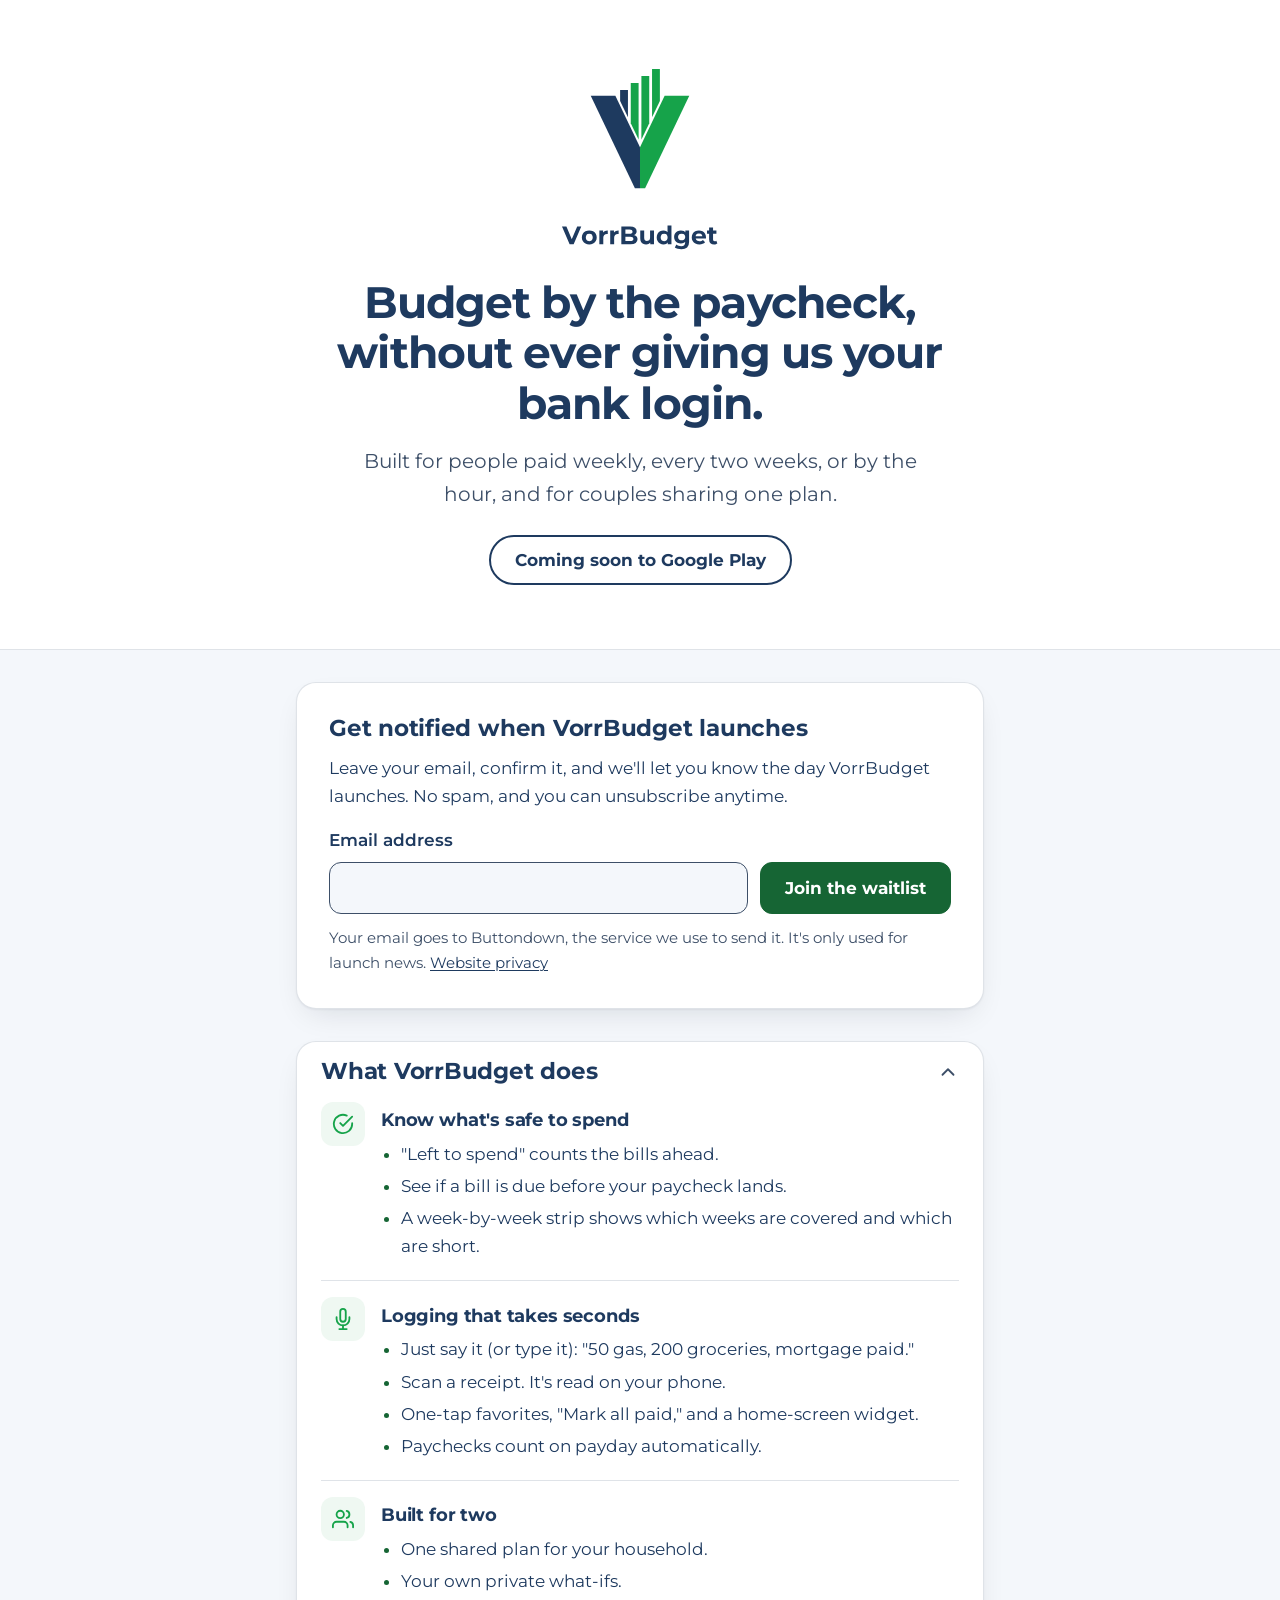
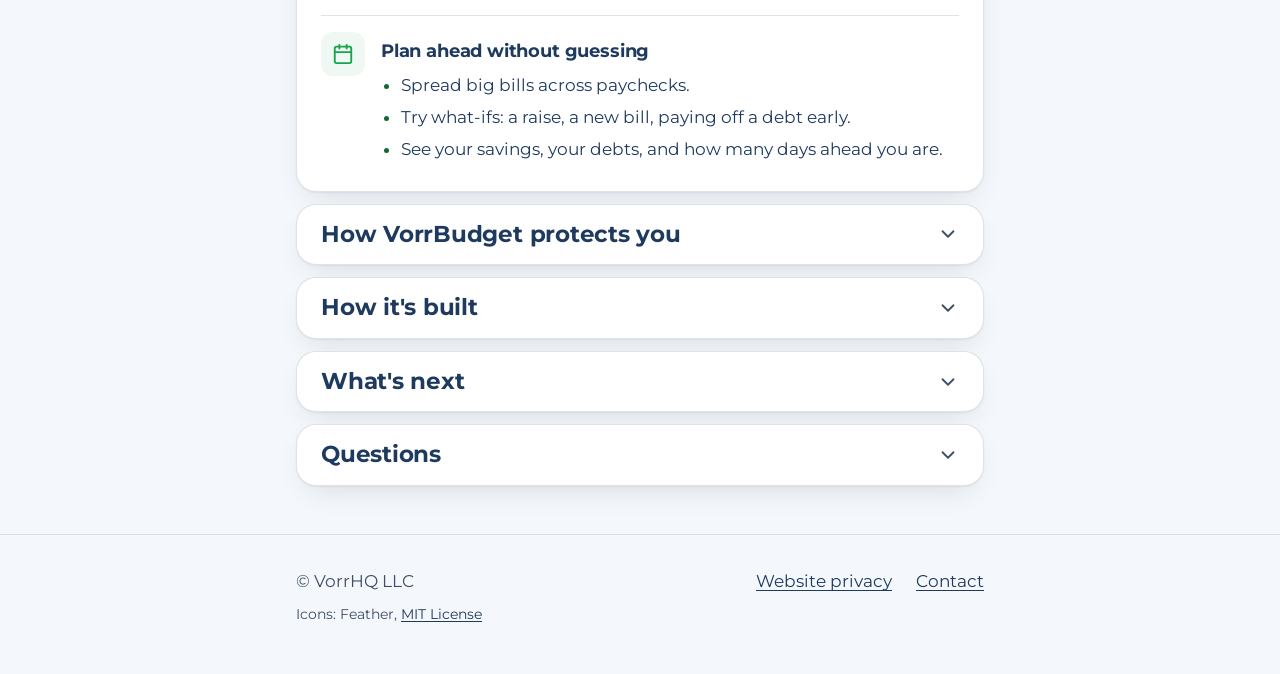
==== commit 12a4a153: "Restore waitlist, open first section, new share image, hello@ contact - Put the Buttondown waitlist " ====
--- a/index.html
+++ b/index.html
@@ -3,7 +3,7 @@
 <head>
   <meta charset="utf-8">
   <meta name="viewport" content="width=device-width, initial-scale=1">
-  <meta http-equiv="Content-Security-Policy" content="default-src 'none'; style-src 'self'; img-src 'self'; font-src 'self'; form-action 'none'; base-uri 'none'; upgrade-insecure-requests">
+  <meta http-equiv="Content-Security-Policy" content="default-src 'none'; style-src 'self'; img-src 'self'; font-src 'self'; form-action 'self' https://buttondown.com/api/emails/embed-subscribe/VorrBudget; base-uri 'none'; upgrade-insecure-requests">
   <meta name="referrer" content="strict-origin">
   <meta name="color-scheme" content="light dark">
   <title>VorrBudget: Budget by the paycheck</title>
@@ -19,12 +19,12 @@
   <meta property="og:image" content="https://vorrbudget.com/assets/og-image.png">
   <meta property="og:image:width" content="1200">
   <meta property="og:image:height" content="630">
-  <meta property="og:image:alt" content="VorrBudget logo and the words: A budget that works the way you get paid.">
+  <meta property="og:image:alt" content="VorrBudget logo and the words: Budget by the paycheck, without ever giving us your bank login.">
   <meta name="twitter:card" content="summary_large_image">
   <meta name="twitter:title" content="VorrBudget: Budget by the paycheck">
   <meta name="twitter:description" content="Budget by the paycheck, without ever giving us your bank login. Coming soon to Google Play.">
   <meta name="twitter:image" content="https://vorrbudget.com/assets/og-image.png">
-  <meta name="twitter:image:alt" content="VorrBudget logo and the words: A budget that works the way you get paid.">
+  <meta name="twitter:image:alt" content="VorrBudget logo and the words: Budget by the paycheck, without ever giving us your bank login.">
 
   <link rel="preload" href="assets/fonts/montserrat-latin-wght.woff2" as="font" type="font/woff2" crossorigin>
   <link rel="stylesheet" href="styles.css">
@@ -60,12 +60,33 @@
     </div>
   </header>
 
-  <main id="main" class="sections">
-    <div class="wrap wrap--narrow">
+  <main id="main">
+    <!-- WAITLIST: plain HTML form, no JavaScript. It posts the email address to Buttondown
+         (the service named on privacy.html). The page's Content-Security-Policy form-action
+         allows only this page's own site and this one Buttondown address. -->
+    <section class="waitlist" aria-labelledby="waitlist">
+      <div class="wrap wrap--narrow">
+        <div class="waitlist-card">
+          <h2 id="waitlist">Get notified when VorrBudget launches</h2>
+          <p>Leave your email, confirm it, and we'll let you know the day VorrBudget launches. No spam, and you can unsubscribe anytime.</p>
+          <form class="signup" action="https://buttondown.com/api/emails/embed-subscribe/VorrBudget" method="post">
+            <label for="email">Email address</label>
+            <div class="signup-row">
+              <input type="email" id="email" name="email" autocomplete="email" required aria-describedby="email-note">
+              <input type="hidden" name="embed" value="1">
+              <button type="submit">Join the waitlist</button>
+            </div>
+            <p id="email-note" class="note">Your email goes to Buttondown, the service we use to send it. It's only used for launch news. <a href="privacy.html">Website privacy</a></p>
+          </form>
+        </div>
+      </div>
+    </section>
+
+    <div class="wrap wrap--narrow sections">
       <!-- Icons on this page: Feather (feather-icons 4.29.2, MIT License, see licenses/feather-LICENSE.txt and the footer credit). Decorative, hidden from screen readers. -->
 
       <!-- 2. WHAT VORRBUDGET DOES -->
-      <details class="section" id="what">
+      <details class="section" id="what" open>
         <summary><h2>What VorrBudget does</h2><svg class="icon chevron" xmlns="http://www.w3.org/2000/svg" viewBox="0 0 24 24" width="24" height="24" fill="none" stroke="currentColor" stroke-width="2" stroke-linecap="round" stroke-linejoin="round" aria-hidden="true" focusable="false"><polyline points="6 9 12 15 18 9"></polyline></svg></summary>
         <div class="section-body">
           <div class="group">
@@ -189,7 +210,7 @@
           </details>
           <details class="faq-item">
             <summary><h3>How do I contact you?</h3><svg class="icon chevron" xmlns="http://www.w3.org/2000/svg" viewBox="0 0 24 24" width="24" height="24" fill="none" stroke="currentColor" stroke-width="2" stroke-linecap="round" stroke-linejoin="round" aria-hidden="true" focusable="false"><polyline points="6 9 12 15 18 9"></polyline></svg></summary>
-            <p>Email <a href="mailto:support@vorrbudget.com">support@vorrbudget.com</a>.</p>
+            <p>Email <a href="mailto:hello@vorrbudget.com">hello@vorrbudget.com</a>.</p>
           </details>
         </div>
       </details>
@@ -202,7 +223,7 @@
       <p>&copy; VorrHQ LLC</p>
       <ul class="footer-links">
         <li><a href="privacy.html">Website privacy</a></li>
-        <li><a href="mailto:support@vorrbudget.com">Contact</a></li>
+        <li><a href="mailto:hello@vorrbudget.com">Contact</a></li>
       </ul>
       <p class="credits">Icons: Feather, <a href="licenses/feather-LICENSE.txt">MIT License</a></p>
     </div>
--- a/styles.css
+++ b/styles.css
@@ -37,6 +37,7 @@
   --link: #1E3A5F;
   --brand-green: #16A34A;      /* icons and large shapes only */
   --green-text: #166534;       /* small green text (7.1:1 on white) */
+  --on-green: #FFFFFF;
   --chip: #EFF8F2;
   --hairline: rgba(30, 58, 95, 0.14);
   --focus: #1E3A5F;
@@ -57,6 +58,7 @@
     --link: #90B4DE;
     --brand-green: #16A34A;
     --green-text: #4ADE80;
+    --on-green: #0B1426;
     --chip: rgba(74, 222, 128, 0.12);
     --hairline: rgba(176, 188, 206, 0.16);
     --focus: #90B4DE;
@@ -288,14 +290,90 @@
   }
 }
 
+/* Waitlist (home page, right under the hero) */
+.waitlist {
+  padding: var(--s6) 0 0;
+}
+
+.waitlist-card {
+  background: var(--card);
+  border: 1px solid var(--hairline);
+  border-radius: var(--radius);
+  box-shadow: var(--shadow);
+  padding: var(--s5);
+}
+
+.waitlist-card h2 {
+  font-size: clamp(1.1875rem, 1.5vw + 0.9rem, 1.4375rem);
+  margin-bottom: var(--s3);
+}
+
+.signup label {
+  display: block;
+  font-weight: 600;
+  margin-bottom: var(--s2);
+}
+
+.signup-row {
+  display: flex;
+  flex-wrap: wrap;
+  gap: var(--s3);
+}
+
+.signup input[type="email"] {
+  flex: 1 1 14rem;
+  min-width: 0;
+  min-height: 3.25rem;
+  padding: var(--s2) var(--s4);
+  font: inherit;
+  color: var(--text);
+  background: var(--bg);
+  border: 1.5px solid var(--muted);
+  border-radius: var(--radius-sm);
+}
+
+/* Small text on green: the darker green keeps white text at 7:1. */
+.signup button {
+  flex: 1 0 auto;
+  min-height: 3.25rem;
+  padding: var(--s2) var(--s5);
+  font: inherit;
+  font-weight: 700;
+  color: var(--on-green);
+  background: var(--green-text);
+  border: 1.5px solid var(--green-text);
+  border-radius: var(--radius-sm);
+  cursor: pointer;
+}
+
+.signup button:hover {
+  text-decoration: underline;
+}
+
+.note {
+  margin: var(--s3) 0 0;
+  color: var(--muted);
+  font-size: 0.9375rem;
+}
+
+@media (min-width: 30rem) {
+  .signup button {
+    flex-grow: 0;
+  }
+}
+
+@media (min-width: 40rem) {
+  .waitlist-card {
+    padding: var(--s6);
+  }
+}
+
 /* Expandable sections (home page) */
 .sections {
-  padding: var(--s6) 0 var(--s7);
-}
-
-.sections > .wrap {
   display: grid;
   gap: var(--s3);
+  padding-top: var(--s6);
+  padding-bottom: var(--s7);
 }
 
 .section,
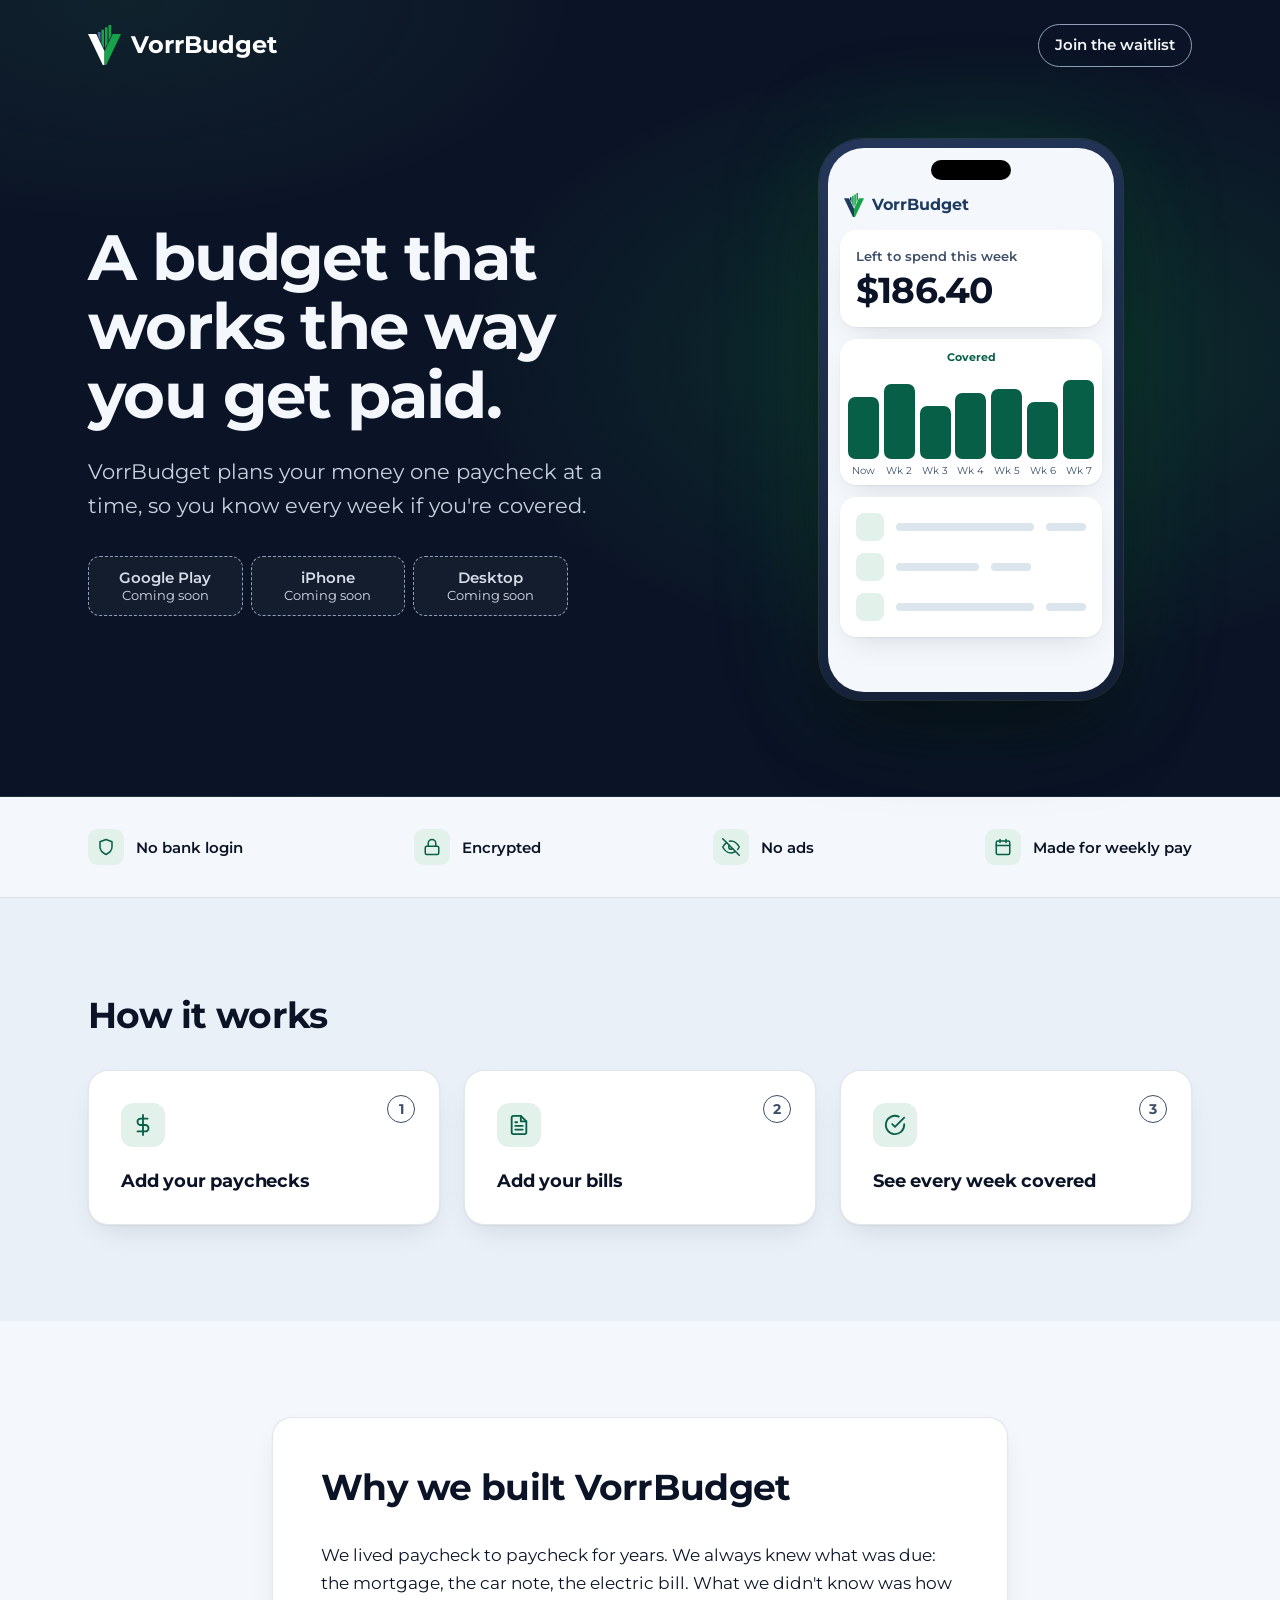
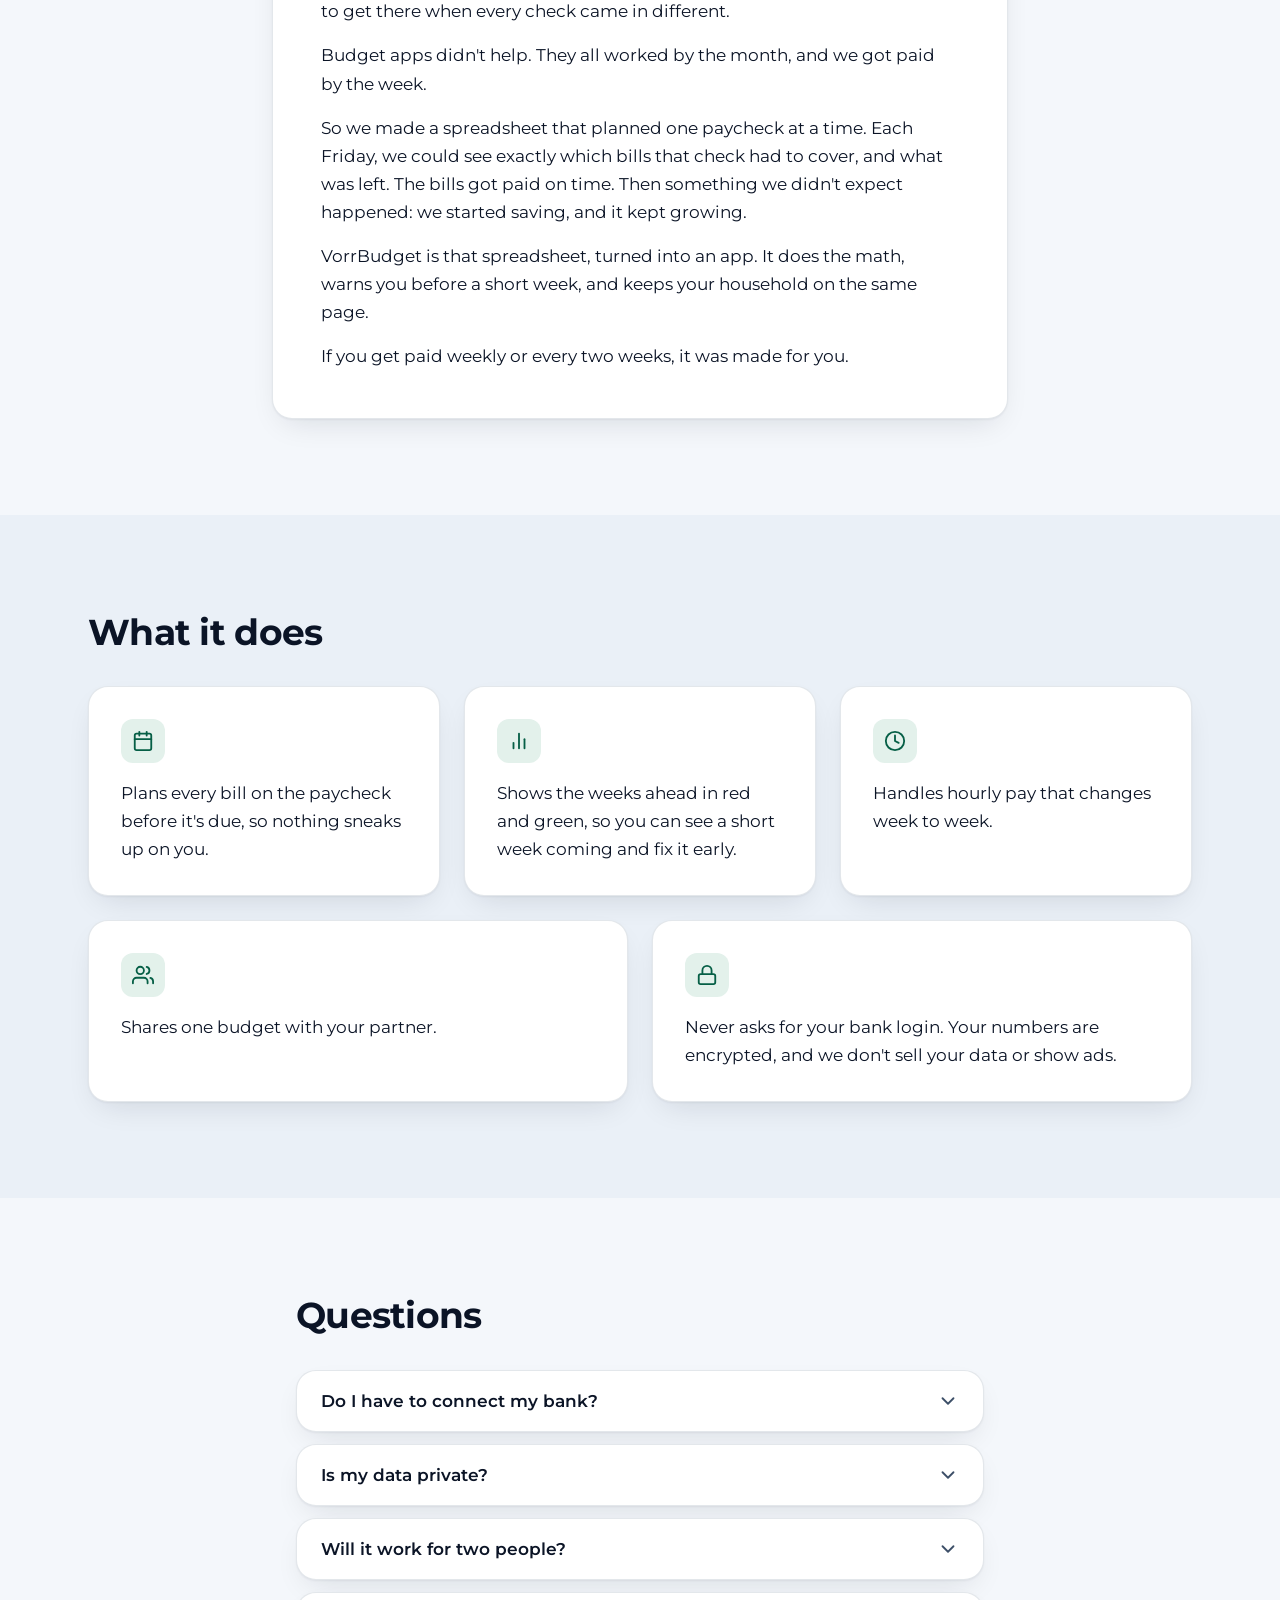
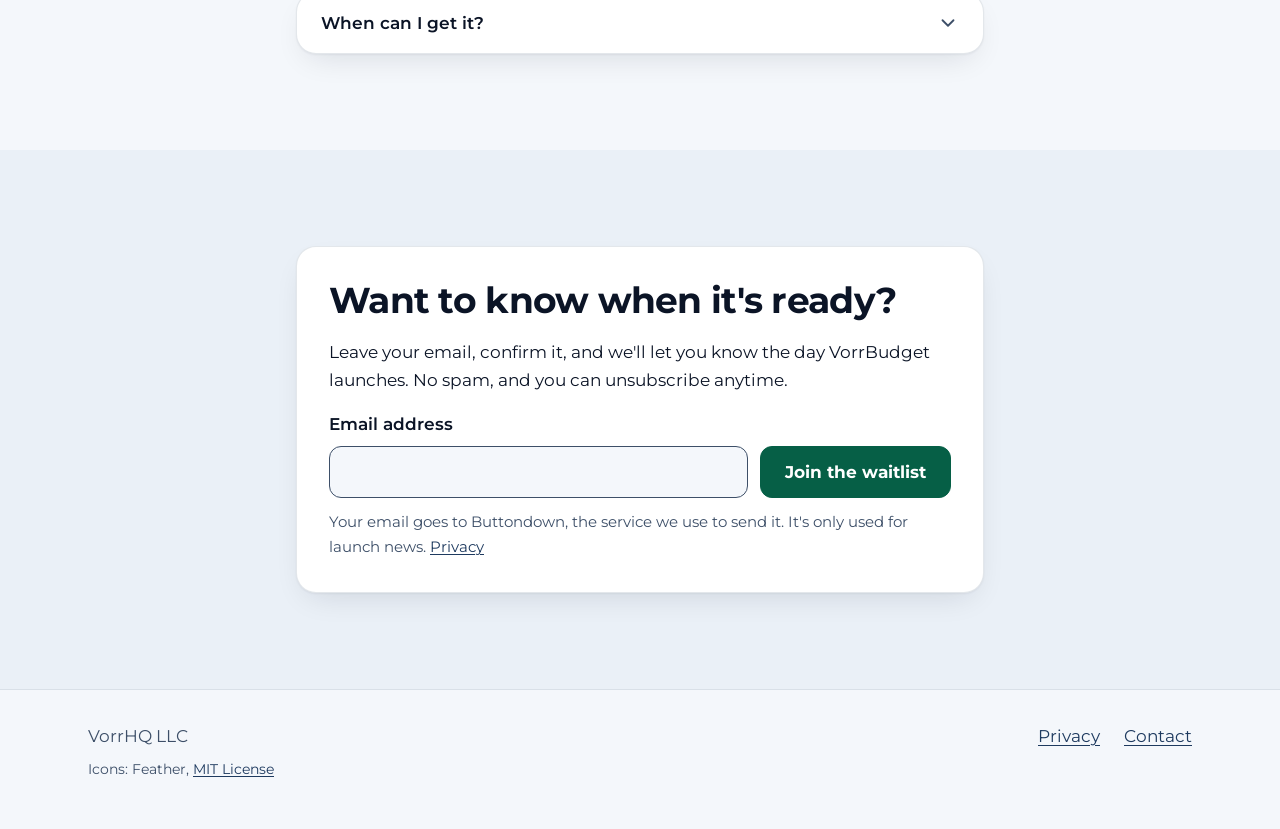
==== commit 6ad83f1d: "Revert site redesign (PR #3) This reverts merge commit bba3197 (PR #3), returning every file to exac" ====
--- a/index.html
+++ b/index.html
@@ -3,71 +3,246 @@
 <head>
   <meta charset="utf-8">
   <meta name="viewport" content="width=device-width, initial-scale=1">
-  <meta http-equiv="Content-Security-Policy" content="default-src 'none'; style-src 'self'; img-src 'self'; font-src 'self'; form-action 'self' https://buttondown.com/api/emails/embed-subscribe/VorrBudget; base-uri 'none'; upgrade-insecure-requests">
+  <meta http-equiv="Content-Security-Policy" content="default-src 'none'; style-src 'self'; img-src 'self'; font-src 'self'; form-action https://buttondown.com https://*.buttondown.com; base-uri 'none'; upgrade-insecure-requests">
   <meta name="referrer" content="strict-origin">
   <meta name="color-scheme" content="light dark">
-  <title>VorrBudget: Budget by the paycheck</title>
-  <meta name="description" content="Budget by the paycheck, without ever giving us your bank login. Built for people paid weekly, every two weeks, or by the hour, and for couples sharing one plan. Coming soon to Google Play.">
+  <title>VorrBudget: A budget that works the way you get paid</title>
+  <meta name="description" content="VorrBudget plans your money one paycheck at a time, so you know every week if you're covered.">
   <link rel="canonical" href="https://vorrbudget.com/">
 
   <!-- SHARE IMAGE (Open Graph / Twitter). The image is assets/og-image.png (1200x630) on this site. -->
   <meta property="og:type" content="website">
   <meta property="og:site_name" content="VorrBudget">
   <meta property="og:url" content="https://vorrbudget.com/">
-  <meta property="og:title" content="VorrBudget: Budget by the paycheck">
-  <meta property="og:description" content="Budget by the paycheck, without ever giving us your bank login. Coming soon to Google Play.">
+  <meta property="og:title" content="VorrBudget: A budget that works the way you get paid">
+  <meta property="og:description" content="VorrBudget plans your money one paycheck at a time, so you know every week if you're covered.">
   <meta property="og:image" content="https://vorrbudget.com/assets/og-image.png">
   <meta property="og:image:width" content="1200">
   <meta property="og:image:height" content="630">
-  <meta property="og:image:alt" content="VorrBudget logo and the words: Budget by the paycheck, without ever giving us your bank login.">
+  <meta property="og:image:alt" content="VorrBudget logo and the words: A budget that works the way you get paid.">
   <meta name="twitter:card" content="summary_large_image">
-  <meta name="twitter:title" content="VorrBudget: Budget by the paycheck">
-  <meta name="twitter:description" content="Budget by the paycheck, without ever giving us your bank login. Coming soon to Google Play.">
+  <meta name="twitter:title" content="VorrBudget: A budget that works the way you get paid">
+  <meta name="twitter:description" content="VorrBudget plans your money one paycheck at a time, so you know every week if you're covered.">
   <meta name="twitter:image" content="https://vorrbudget.com/assets/og-image.png">
-  <meta name="twitter:image:alt" content="VorrBudget logo and the words: Budget by the paycheck, without ever giving us your bank login.">
+  <meta name="twitter:image:alt" content="VorrBudget logo and the words: A budget that works the way you get paid.">
 
   <link rel="preload" href="assets/fonts/montserrat-latin-wght.woff2" as="font" type="font/woff2" crossorigin>
   <link rel="stylesheet" href="styles.css">
-  <link rel="icon" type="image/svg+xml" href="assets/brand/VorrBudget_app_icon.svg">
-  <link rel="icon" type="image/png" sizes="1024x1024" href="assets/brand/VorrBudget_app_icon.png">
-  <link rel="apple-touch-icon" href="assets/brand/VorrBudget_app_icon.png">
+  <link rel="icon" type="image/png" sizes="512x512" href="assets/app-icon.png">
+  <link rel="icon" type="image/svg+xml" href="assets/app-icon.svg">
+  <link rel="apple-touch-icon" href="assets/app-icon.png">
 </head>
 <body>
   <a class="skip-link" href="#main">Skip to content</a>
 
-  <!-- 1. HERO (always visible) -->
-  <header class="hero">
-    <div class="wrap wrap--narrow hero-inner">
-      <!-- LOGO: light logo in light mode, dark logo in dark mode (no JavaScript).
-           The hero background matches each logo's own background: white in light mode, #0B1426 in dark mode. -->
-      <picture>
-        <source srcset="assets/brand/VorrBudget_logo_dark.png" media="(prefers-color-scheme: dark)" width="1200" height="1520">
-        <img class="hero-logo" src="assets/brand/VorrBudget_logo_light.svg" alt="VorrBudget" width="600" height="760">
-      </picture>
-
-      <h1>Budget by the paycheck, without ever giving us your bank login.</h1>
-      <p class="lead">Built for people paid weekly, every two weeks, or by the hour, and for couples sharing one plan.</p>
-
-      <!-- ============================================================
-           PLAY STORE / PRE-REGISTRATION LINK GOES HERE.
-           The app is not launched yet, so this is plain text, not a link.
-           When the Google Play listing (or pre-registration page) exists,
-           replace the <p> below with, for example:
-             <p class="store-row"><a class="store store--live" href="PLAY_STORE_URL">Get it on Google Play</a></p>
-           (or "Pre-register on Google Play" for a pre-registration link).
-           ============================================================ -->
-      <p class="store-row"><span class="store">Coming soon to Google Play</span></p>
-    </div>
-  </header>
+  <div class="hero-band">
+    <header class="site-header site-header--dark">
+      <div class="wrap header-row">
+        <a class="logo-link" href="/">
+          <!-- LOGO: on the dark band the dark-mode symbol is always used; "VorrBudget" is text in Montserrat Bold -->
+          <img class="logo-mark" src="assets/logo-mark-dark.svg" alt="" width="352" height="425">
+          <span class="wordmark">VorrBudget</span>
+        </a>
+        <a class="header-cta" href="#waitlist">Join the waitlist</a>
+      </div>
+    </header>
+
+    <section class="hero" aria-labelledby="headline">
+      <div class="wrap hero-grid">
+        <div class="hero-copy">
+          <h1 id="headline">A budget that works the way you get paid.</h1>
+          <p class="lead">VorrBudget plans your money one paycheck at a time, so you know every week if you're covered.</p>
+
+          <h2 class="visually-hidden">Download</h2>
+          <ul class="stores">
+            <!-- STORE BUTTON: Google Play.
+                 To go live, replace the <span> below with:
+                 <a class="store" href="PLAY_STORE_URL">Get it on Google Play</a> -->
+            <li><span class="store store--soon"><span class="store-name">Google Play</span> <span class="store-status">Coming soon</span></span></li>
+
+            <!-- STORE BUTTON: iPhone.
+                 To go live, replace the <span> below with:
+                 <a class="store" href="APP_STORE_URL">Download for iPhone</a> -->
+            <li><span class="store store--soon"><span class="store-name">iPhone</span> <span class="store-status">Coming soon</span></span></li>
+
+            <!-- STORE BUTTON: Desktop.
+                 To go live, replace the <span> below with:
+                 <a class="store" href="DESKTOP_URL">Get it for Desktop</a> -->
+            <li><span class="store store--soon"><span class="store-name">Desktop</span> <span class="store-status">Coming soon</span></span></li>
+          </ul>
+        </div>
+
+        <!-- PHONE: an example illustration of the Home screen (pure CSS, no JavaScript).
+             TO USE A REAL SCREENSHOT: replace everything inside <div class="phone-screen"> with
+               <img class="phone-shot" src="assets/screenshots/home.png" alt="DESCRIBE THE SCREEN" width="390" height="844">
+             and remove role="img" and aria-label from <div class="phone"> (the alt text replaces them). -->
+        <div class="hero-visual">
+          <div class="phone" role="img" aria-label="Example illustration of the VorrBudget Home screen: $186.40 left to spend this week, and the weeks ahead, where a short week turns covered.">
+            <div class="phone-screen" aria-hidden="true">
+              <div class="app-bar">
+                <picture>
+                  <source srcset="assets/logo-mark-dark.svg" media="(prefers-color-scheme: dark)">
+                  <img class="app-mark" src="assets/logo-mark-light.svg" alt="" width="352" height="425">
+                </picture>
+                <span class="app-name">VorrBudget</span>
+              </div>
+
+              <div class="app-card">
+                <p class="app-label">Left to spend this week</p>
+                <p class="app-amount">$186.40</p>
+              </div>
+
+              <!-- WEEKS STRIP: the 4th week starts red and "Short", then turns green and "Covered".
+                   Labels: "Now", then "Wk 2" to "Wk 7". -->
+              <div class="app-card weeks">
+                <ol class="weeks-list">
+                  <li class="week week--1"><span class="bar"></span><span class="week-label">Now</span></li>
+                  <li class="week week--2"><span class="bar"></span><span class="week-label">Wk 2</span></li>
+                  <li class="week week--3"><span class="bar"></span><span class="week-label">Wk 3</span></li>
+                  <li class="week week--4 week--fix">
+                    <span class="week-status"><span class="status-short">Short</span><span class="status-covered">Covered</span></span>
+                    <span class="bar"></span><span class="week-label">Wk 4</span>
+                  </li>
+                  <li class="week week--5"><span class="bar"></span><span class="week-label">Wk 5</span></li>
+                  <li class="week week--6"><span class="bar"></span><span class="week-label">Wk 6</span></li>
+                  <li class="week week--7"><span class="bar"></span><span class="week-label">Wk 7</span></li>
+                </ol>
+              </div>
+
+              <div class="app-card skeleton">
+                <span class="sk-row"><span class="sk-dot"></span><span class="sk-line"></span><span class="sk-amt"></span></span>
+                <span class="sk-row"><span class="sk-dot"></span><span class="sk-line sk-line--short"></span><span class="sk-amt"></span></span>
+                <span class="sk-row"><span class="sk-dot"></span><span class="sk-line"></span><span class="sk-amt"></span></span>
+              </div>
+            </div>
+          </div>
+        </div>
+      </div>
+    </section>
+  </div>
 
   <main id="main">
-    <!-- WAITLIST: plain HTML form, no JavaScript. It posts the email address to Buttondown
-         (the service named on privacy.html). The page's Content-Security-Policy form-action
-         allows only this page's own site and this one Buttondown address. -->
-    <section class="waitlist" aria-labelledby="waitlist">
-      <div class="wrap wrap--narrow">
-        <div class="waitlist-card">
-          <h2 id="waitlist">Get notified when VorrBudget launches</h2>
+    <!-- Icons on this page: Feather (feather-icons 4.29.2, MIT License, see licenses/feather-LICENSE.txt and the footer credit). Decorative, hidden from screen readers. -->
+    <section class="band band--plain trust-band" aria-label="At a glance">
+      <div class="wrap reveal">
+        <ul class="trust">
+          <li><span class="icon-chip"><svg class="icon" xmlns="http://www.w3.org/2000/svg" viewBox="0 0 24 24" width="24" height="24" fill="none" stroke="currentColor" stroke-width="2" stroke-linecap="round" stroke-linejoin="round" aria-hidden="true" focusable="false"><path d="M12 22s8-4 8-10V5l-8-3-8 3v7c0 6 8 10 8 10z"></path></svg></span><span>No bank login</span></li>
+          <li><span class="icon-chip"><svg class="icon" xmlns="http://www.w3.org/2000/svg" viewBox="0 0 24 24" width="24" height="24" fill="none" stroke="currentColor" stroke-width="2" stroke-linecap="round" stroke-linejoin="round" aria-hidden="true" focusable="false"><rect x="3" y="11" width="18" height="11" rx="2" ry="2"></rect><path d="M7 11V7a5 5 0 0 1 10 0v4"></path></svg></span><span>Encrypted</span></li>
+          <li><span class="icon-chip"><svg class="icon" xmlns="http://www.w3.org/2000/svg" viewBox="0 0 24 24" width="24" height="24" fill="none" stroke="currentColor" stroke-width="2" stroke-linecap="round" stroke-linejoin="round" aria-hidden="true" focusable="false"><path d="M17.94 17.94A10.07 10.07 0 0 1 12 20c-7 0-11-8-11-8a18.45 18.45 0 0 1 5.06-5.94M9.9 4.24A9.12 9.12 0 0 1 12 4c7 0 11 8 11 8a18.5 18.5 0 0 1-2.16 3.19m-6.72-1.07a3 3 0 1 1-4.24-4.24"></path><line x1="1" y1="1" x2="23" y2="23"></line></svg></span><span>No ads</span></li>
+          <li><span class="icon-chip"><svg class="icon" xmlns="http://www.w3.org/2000/svg" viewBox="0 0 24 24" width="24" height="24" fill="none" stroke="currentColor" stroke-width="2" stroke-linecap="round" stroke-linejoin="round" aria-hidden="true" focusable="false"><rect x="3" y="4" width="18" height="18" rx="2" ry="2"></rect><line x1="16" y1="2" x2="16" y2="6"></line><line x1="8" y1="2" x2="8" y2="6"></line><line x1="3" y1="10" x2="21" y2="10"></line></svg></span><span>Made for weekly pay</span></li>
+        </ul>
+      </div>
+    </section>
+
+    <section class="band band--soft" aria-labelledby="how">
+      <div class="wrap reveal">
+        <h2 id="how" class="section-title">How it works</h2>
+        <ol class="steps">
+          <li class="card step">
+            <span class="step-num" aria-hidden="true">1</span>
+            <span class="icon-chip"><svg class="icon" xmlns="http://www.w3.org/2000/svg" viewBox="0 0 24 24" width="24" height="24" fill="none" stroke="currentColor" stroke-width="2" stroke-linecap="round" stroke-linejoin="round" aria-hidden="true" focusable="false"><line x1="12" y1="1" x2="12" y2="23"></line><path d="M17 5H9.5a3.5 3.5 0 0 0 0 7h5a3.5 3.5 0 0 1 0 7H6"></path></svg></span>
+            <h3>Add your paychecks</h3>
+          </li>
+          <li class="card step">
+            <span class="step-num" aria-hidden="true">2</span>
+            <span class="icon-chip"><svg class="icon" xmlns="http://www.w3.org/2000/svg" viewBox="0 0 24 24" width="24" height="24" fill="none" stroke="currentColor" stroke-width="2" stroke-linecap="round" stroke-linejoin="round" aria-hidden="true" focusable="false"><path d="M14 2H6a2 2 0 0 0-2 2v16a2 2 0 0 0 2 2h12a2 2 0 0 0 2-2V8z"></path><polyline points="14 2 14 8 20 8"></polyline><line x1="16" y1="13" x2="8" y2="13"></line><line x1="16" y1="17" x2="8" y2="17"></line><polyline points="10 9 9 9 8 9"></polyline></svg></span>
+            <h3>Add your bills</h3>
+          </li>
+          <li class="card step">
+            <span class="step-num" aria-hidden="true">3</span>
+            <span class="icon-chip"><svg class="icon" xmlns="http://www.w3.org/2000/svg" viewBox="0 0 24 24" width="24" height="24" fill="none" stroke="currentColor" stroke-width="2" stroke-linecap="round" stroke-linejoin="round" aria-hidden="true" focusable="false"><path d="M22 11.08V12a10 10 0 1 1-5.93-9.14"></path><polyline points="22 4 12 14.01 9 11.01"></polyline></svg></span>
+            <h3>See every week covered</h3>
+          </li>
+        </ol>
+      </div>
+    </section>
+
+    <section class="band band--plain" aria-labelledby="why">
+      <div class="wrap reveal">
+        <div class="card card--story">
+          <h2 id="why" class="section-title">Why we built VorrBudget</h2>
+          <p>We lived paycheck to paycheck for years. We always knew what was due: the mortgage, the car note, the electric bill. What we didn't know was how to get there when every check came in different.</p>
+          <p>Budget apps didn't help. They all worked by the month, and we got paid by the week.</p>
+          <p>So we made a spreadsheet that planned one paycheck at a time. Each Friday, we could see exactly which bills that check had to cover, and what was left. The bills got paid on time. Then something we didn't expect happened: we started saving, and it kept growing.</p>
+          <p>VorrBudget is that spreadsheet, turned into an app. It does the math, warns you before a short week, and keeps your household on the same page.</p>
+          <p>If you get paid weekly or every two weeks, it was made for you.</p>
+        </div>
+      </div>
+    </section>
+
+    <section class="band band--soft" aria-labelledby="what">
+      <div class="wrap reveal">
+        <h2 id="what" class="section-title">What it does</h2>
+        <ul class="features">
+          <li class="card feature"><span class="icon-chip"><svg class="icon" xmlns="http://www.w3.org/2000/svg" viewBox="0 0 24 24" width="24" height="24" fill="none" stroke="currentColor" stroke-width="2" stroke-linecap="round" stroke-linejoin="round" aria-hidden="true" focusable="false"><rect x="3" y="4" width="18" height="18" rx="2" ry="2"></rect><line x1="16" y1="2" x2="16" y2="6"></line><line x1="8" y1="2" x2="8" y2="6"></line><line x1="3" y1="10" x2="21" y2="10"></line></svg></span><p>Plans every bill on the paycheck before it's due, so nothing sneaks up on you.</p></li>
+          <li class="card feature"><span class="icon-chip"><svg class="icon" xmlns="http://www.w3.org/2000/svg" viewBox="0 0 24 24" width="24" height="24" fill="none" stroke="currentColor" stroke-width="2" stroke-linecap="round" stroke-linejoin="round" aria-hidden="true" focusable="false"><line x1="18" y1="20" x2="18" y2="10"></line><line x1="12" y1="20" x2="12" y2="4"></line><line x1="6" y1="20" x2="6" y2="14"></line></svg></span><p>Shows the weeks ahead in red and green, so you can see a short week coming and fix it early.</p></li>
+          <li class="card feature"><span class="icon-chip"><svg class="icon" xmlns="http://www.w3.org/2000/svg" viewBox="0 0 24 24" width="24" height="24" fill="none" stroke="currentColor" stroke-width="2" stroke-linecap="round" stroke-linejoin="round" aria-hidden="true" focusable="false"><circle cx="12" cy="12" r="10"></circle><polyline points="12 6 12 12 16 14"></polyline></svg></span><p>Handles hourly pay that changes week to week.</p></li>
+          <li class="card feature"><span class="icon-chip"><svg class="icon" xmlns="http://www.w3.org/2000/svg" viewBox="0 0 24 24" width="24" height="24" fill="none" stroke="currentColor" stroke-width="2" stroke-linecap="round" stroke-linejoin="round" aria-hidden="true" focusable="false"><path d="M17 21v-2a4 4 0 0 0-4-4H5a4 4 0 0 0-4 4v2"></path><circle cx="9" cy="7" r="4"></circle><path d="M23 21v-2a4 4 0 0 0-3-3.87"></path><path d="M16 3.13a4 4 0 0 1 0 7.75"></path></svg></span><p>Shares one budget with your partner.</p></li>
+          <li class="card feature"><span class="icon-chip"><svg class="icon" xmlns="http://www.w3.org/2000/svg" viewBox="0 0 24 24" width="24" height="24" fill="none" stroke="currentColor" stroke-width="2" stroke-linecap="round" stroke-linejoin="round" aria-hidden="true" focusable="false"><rect x="3" y="11" width="18" height="11" rx="2" ry="2"></rect><path d="M7 11V7a5 5 0 0 1 10 0v4"></path></svg></span><p>Never asks for your bank login. Your numbers are encrypted, and we don't sell your data or show ads.</p></li>
+        </ul>
+      </div>
+    </section>
+
+    <!-- SCREENSHOTS: hidden until images are added.
+         1. Put images in assets/screenshots/ (e.g. screen-1.png).
+         2. Uncomment and fill in the <figure> blocks below (write real alt text).
+         3. Remove the word "hidden" from the <section> tag. -->
+    <section class="band band--plain" aria-labelledby="screenshots" hidden>
+      <div class="wrap">
+        <h2 id="screenshots" class="section-title">Screenshots</h2>
+        <ul class="shots">
+          <!--
+          <li>
+            <figure>
+              <img src="assets/screenshots/screen-1.png" alt="DESCRIBE WHAT THE SCREEN SHOWS" width="390" height="844" loading="lazy">
+              <figcaption>SHORT CAPTION</figcaption>
+            </figure>
+          </li>
+          <li>
+            <figure>
+              <img src="assets/screenshots/screen-2.png" alt="DESCRIBE WHAT THE SCREEN SHOWS" width="390" height="844" loading="lazy">
+              <figcaption>SHORT CAPTION</figcaption>
+            </figure>
+          </li>
+          <li>
+            <figure>
+              <img src="assets/screenshots/screen-3.png" alt="DESCRIBE WHAT THE SCREEN SHOWS" width="390" height="844" loading="lazy">
+              <figcaption>SHORT CAPTION</figcaption>
+            </figure>
+          </li>
+          -->
+        </ul>
+      </div>
+    </section>
+
+    <section class="band band--plain" aria-labelledby="faq">
+      <div class="wrap wrap--narrow reveal">
+        <h2 id="faq" class="section-title">Questions</h2>
+        <div class="faq">
+          <details class="card faq-item">
+            <summary><span>Do I have to connect my bank?</span><svg class="icon faq-chevron" xmlns="http://www.w3.org/2000/svg" viewBox="0 0 24 24" width="24" height="24" fill="none" stroke="currentColor" stroke-width="2" stroke-linecap="round" stroke-linejoin="round" aria-hidden="true" focusable="false"><polyline points="6 9 12 15 18 9"></polyline></svg></summary>
+            <p>No. You enter your own numbers, and VorrBudget never asks for a bank login.</p>
+          </details>
+          <details class="card faq-item">
+            <summary><span>Is my data private?</span><svg class="icon faq-chevron" xmlns="http://www.w3.org/2000/svg" viewBox="0 0 24 24" width="24" height="24" fill="none" stroke="currentColor" stroke-width="2" stroke-linecap="round" stroke-linejoin="round" aria-hidden="true" focusable="false"><polyline points="6 9 12 15 18 9"></polyline></svg></summary>
+            <p>Your numbers are encrypted. We don't sell your data or show ads.</p>
+          </details>
+          <details class="card faq-item">
+            <summary><span>Will it work for two people?</span><svg class="icon faq-chevron" xmlns="http://www.w3.org/2000/svg" viewBox="0 0 24 24" width="24" height="24" fill="none" stroke="currentColor" stroke-width="2" stroke-linecap="round" stroke-linejoin="round" aria-hidden="true" focusable="false"><polyline points="6 9 12 15 18 9"></polyline></svg></summary>
+            <p>Yes. You and your partner can share one budget.</p>
+          </details>
+          <details class="card faq-item">
+            <summary><span>When can I get it?</span><svg class="icon faq-chevron" xmlns="http://www.w3.org/2000/svg" viewBox="0 0 24 24" width="24" height="24" fill="none" stroke="currentColor" stroke-width="2" stroke-linecap="round" stroke-linejoin="round" aria-hidden="true" focusable="false"><polyline points="6 9 12 15 18 9"></polyline></svg></summary>
+            <p><a href="#waitlist">Join the waitlist</a>, and we'll email you the day it launches.</p>
+          </details>
+        </div>
+      </div>
+    </section>
+
+    <section class="band band--soft" aria-labelledby="waitlist">
+      <div class="wrap wrap--narrow reveal">
+        <div class="card card--waitlist">
+          <h2 id="waitlist" class="section-title">Want to know when it's ready?</h2>
           <p>Leave your email, confirm it, and we'll let you know the day VorrBudget launches. No spam, and you can unsubscribe anytime.</p>
           <form class="signup" action="https://buttondown.com/api/emails/embed-subscribe/VorrBudget" method="post">
             <label for="email">Email address</label>
@@ -76,153 +251,18 @@
               <input type="hidden" name="embed" value="1">
               <button type="submit">Join the waitlist</button>
             </div>
-            <p id="email-note" class="note">Your email goes to Buttondown, the service we use to send it. It's only used for launch news. <a href="privacy.html">Website privacy</a></p>
+            <p id="email-note" class="note">Your email goes to Buttondown, the service we use to send it. It's only used for launch news. <a href="privacy.html">Privacy</a></p>
           </form>
         </div>
       </div>
     </section>
-
-    <div class="wrap wrap--narrow sections">
-      <!-- Icons on this page: Feather (feather-icons 4.29.2, MIT License, see licenses/feather-LICENSE.txt and the footer credit). Decorative, hidden from screen readers. -->
-
-      <!-- 2. WHAT VORRBUDGET DOES -->
-      <details class="section" id="what" open>
-        <summary><h2>What VorrBudget does</h2><svg class="icon chevron" xmlns="http://www.w3.org/2000/svg" viewBox="0 0 24 24" width="24" height="24" fill="none" stroke="currentColor" stroke-width="2" stroke-linecap="round" stroke-linejoin="round" aria-hidden="true" focusable="false"><polyline points="6 9 12 15 18 9"></polyline></svg></summary>
-        <div class="section-body">
-          <div class="group">
-            <span class="icon-chip"><svg class="icon" xmlns="http://www.w3.org/2000/svg" viewBox="0 0 24 24" width="24" height="24" fill="none" stroke="currentColor" stroke-width="2" stroke-linecap="round" stroke-linejoin="round" aria-hidden="true" focusable="false"><path d="M22 11.08V12a10 10 0 1 1-5.93-9.14"></path><polyline points="22 4 12 14.01 9 11.01"></polyline></svg></span>
-            <div>
-              <h3>Know what's safe to spend</h3>
-              <ul>
-                <li>"Left to spend" counts the bills ahead.</li>
-                <li>See if a bill is due before your paycheck lands.</li>
-                <li>A week-by-week strip shows which weeks are covered and which are short.</li>
-              </ul>
-            </div>
-          </div>
-
-          <div class="group">
-            <span class="icon-chip"><svg class="icon" xmlns="http://www.w3.org/2000/svg" viewBox="0 0 24 24" width="24" height="24" fill="none" stroke="currentColor" stroke-width="2" stroke-linecap="round" stroke-linejoin="round" aria-hidden="true" focusable="false"><path d="M12 1a3 3 0 0 0-3 3v8a3 3 0 0 0 6 0V4a3 3 0 0 0-3-3z"></path><path d="M19 10v2a7 7 0 0 1-14 0v-2"></path><line x1="12" y1="19" x2="12" y2="23"></line><line x1="8" y1="23" x2="16" y2="23"></line></svg></span>
-            <div>
-              <h3>Logging that takes seconds</h3>
-              <ul>
-                <li>Just say it (or type it): "50 gas, 200 groceries, mortgage paid."</li>
-                <li>Scan a receipt. It's read on your phone.</li>
-                <li>One-tap favorites, "Mark all paid," and a home-screen widget.</li>
-                <li>Paychecks count on payday automatically.</li>
-              </ul>
-            </div>
-          </div>
-
-          <div class="group">
-            <span class="icon-chip"><svg class="icon" xmlns="http://www.w3.org/2000/svg" viewBox="0 0 24 24" width="24" height="24" fill="none" stroke="currentColor" stroke-width="2" stroke-linecap="round" stroke-linejoin="round" aria-hidden="true" focusable="false"><path d="M17 21v-2a4 4 0 0 0-4-4H5a4 4 0 0 0-4 4v2"></path><circle cx="9" cy="7" r="4"></circle><path d="M23 21v-2a4 4 0 0 0-3-3.87"></path><path d="M16 3.13a4 4 0 0 1 0 7.75"></path></svg></span>
-            <div>
-              <h3>Built for two</h3>
-              <ul>
-                <li>One shared plan for your household.</li>
-                <li>Your own private what-ifs.</li>
-              </ul>
-            </div>
-          </div>
-
-          <div class="group">
-            <span class="icon-chip"><svg class="icon" xmlns="http://www.w3.org/2000/svg" viewBox="0 0 24 24" width="24" height="24" fill="none" stroke="currentColor" stroke-width="2" stroke-linecap="round" stroke-linejoin="round" aria-hidden="true" focusable="false"><rect x="3" y="4" width="18" height="18" rx="2" ry="2"></rect><line x1="16" y1="2" x2="16" y2="6"></line><line x1="8" y1="2" x2="8" y2="6"></line><line x1="3" y1="10" x2="21" y2="10"></line></svg></span>
-            <div>
-              <h3>Plan ahead without guessing</h3>
-              <ul>
-                <li>Spread big bills across paychecks.</li>
-                <li>Try what-ifs: a raise, a new bill, paying off a debt early.</li>
-                <li>See your savings, your debts, and how many days ahead you are.</li>
-              </ul>
-            </div>
-          </div>
-        </div>
-      </details>
-
-      <!-- 3. HOW VORRBUDGET PROTECTS YOU -->
-      <details class="section" id="protect">
-        <summary><h2>How VorrBudget protects you</h2><svg class="icon chevron" xmlns="http://www.w3.org/2000/svg" viewBox="0 0 24 24" width="24" height="24" fill="none" stroke="currentColor" stroke-width="2" stroke-linecap="round" stroke-linejoin="round" aria-hidden="true" focusable="false"><polyline points="6 9 12 15 18 9"></polyline></svg></summary>
-        <div class="section-body">
-          <ul class="checks">
-            <li><span class="icon-chip"><svg class="icon" xmlns="http://www.w3.org/2000/svg" viewBox="0 0 24 24" width="24" height="24" fill="none" stroke="currentColor" stroke-width="2" stroke-linecap="round" stroke-linejoin="round" aria-hidden="true" focusable="false"><path d="M12 22s8-4 8-10V5l-8-3-8 3v7c0 6 8 10 8 10z"></path></svg></span><p>We never ask for your bank login.</p></li>
-            <li><span class="icon-chip"><svg class="icon" xmlns="http://www.w3.org/2000/svg" viewBox="0 0 24 24" width="24" height="24" fill="none" stroke="currentColor" stroke-width="2" stroke-linecap="round" stroke-linejoin="round" aria-hidden="true" focusable="false"><rect x="3" y="11" width="18" height="11" rx="2" ry="2"></rect><path d="M7 11V7a5 5 0 0 1 10 0v4"></path></svg></span><p>Your financial details are encrypted.</p></li>
-            <li><span class="icon-chip"><svg class="icon" xmlns="http://www.w3.org/2000/svg" viewBox="0 0 24 24" width="24" height="24" fill="none" stroke="currentColor" stroke-width="2" stroke-linecap="round" stroke-linejoin="round" aria-hidden="true" focusable="false"><path d="M17.94 17.94A10.07 10.07 0 0 1 12 20c-7 0-11-8-11-8a18.45 18.45 0 0 1 5.06-5.94M9.9 4.24A9.12 9.12 0 0 1 12 4c7 0 11 8 11 8a18.5 18.5 0 0 1-2.16 3.19m-6.72-1.07a3 3 0 1 1-4.24-4.24"></path><line x1="1" y1="1" x2="23" y2="23"></line></svg></span><p>No ads, and we never sell your data.</p></li>
-            <li><span class="icon-chip"><svg class="icon" xmlns="http://www.w3.org/2000/svg" viewBox="0 0 24 24" width="24" height="24" fill="none" stroke="currentColor" stroke-width="2" stroke-linecap="round" stroke-linejoin="round" aria-hidden="true" focusable="false"><rect x="5" y="2" width="14" height="20" rx="2" ry="2"></rect><line x1="12" y1="18" x2="12.01" y2="18"></line></svg></span><p>When you import a statement, private details are covered on your phone before anything is sent. Receipts and bank files are read on your phone.</p></li>
-            <li><span class="icon-chip"><svg class="icon" xmlns="http://www.w3.org/2000/svg" viewBox="0 0 24 24" width="24" height="24" fill="none" stroke="currentColor" stroke-width="2" stroke-linecap="round" stroke-linejoin="round" aria-hidden="true" focusable="false"><path d="M14 2H6a2 2 0 0 0-2 2v16a2 2 0 0 0 2 2h12a2 2 0 0 0 2-2V8z"></path><polyline points="14 2 14 8 20 8"></polyline><line x1="16" y1="13" x2="8" y2="13"></line><line x1="16" y1="17" x2="8" y2="17"></line><polyline points="10 9 9 9 8 9"></polyline></svg></span><p>Our privacy policy says exactly what we store, in plain words. The app's privacy policy is in the app. This website has its own <a href="privacy.html">website privacy page</a>.</p></li>
-          </ul>
-        </div>
-      </details>
-
-      <!-- 4. HOW IT'S BUILT -->
-      <details class="section" id="built">
-        <summary><h2>How it's built</h2><svg class="icon chevron" xmlns="http://www.w3.org/2000/svg" viewBox="0 0 24 24" width="24" height="24" fill="none" stroke="currentColor" stroke-width="2" stroke-linecap="round" stroke-linejoin="round" aria-hidden="true" focusable="false"><polyline points="6 9 12 15 18 9"></polyline></svg></summary>
-        <div class="section-body">
-          <ul class="bullets">
-            <li>Every change is independently reviewed by a second reviewer whose job is to break it.</li>
-            <li>Stress tests try to make it show a wrong number.</li>
-            <li>The money math is checked thousands of ways against separately written models.</li>
-            <li>Your data is walled off from every other household.</li>
-          </ul>
-        </div>
-      </details>
-
-      <!-- 5. WHAT'S NEXT (no dates) -->
-      <details class="section" id="next">
-        <summary><h2>What's next</h2><svg class="icon chevron" xmlns="http://www.w3.org/2000/svg" viewBox="0 0 24 24" width="24" height="24" fill="none" stroke="currentColor" stroke-width="2" stroke-linecap="round" stroke-linejoin="round" aria-hidden="true" focusable="false"><polyline points="6 9 12 15 18 9"></polyline></svg></summary>
-        <div class="section-body">
-          <p>VorrBudget launches on Android first.</p>
-          <p>Next, in an order that may change based on what you ask for:</p>
-          <ul class="bullets">
-            <li>iPhone (and iPad)</li>
-            <li>Tablet layouts</li>
-            <li>Web and PC</li>
-          </ul>
-        </div>
-      </details>
-
-      <!-- 6. QUESTIONS (each question is its own expandable item) -->
-      <details class="section" id="questions">
-        <summary><h2>Questions</h2><svg class="icon chevron" xmlns="http://www.w3.org/2000/svg" viewBox="0 0 24 24" width="24" height="24" fill="none" stroke="currentColor" stroke-width="2" stroke-linecap="round" stroke-linejoin="round" aria-hidden="true" focusable="false"><polyline points="6 9 12 15 18 9"></polyline></svg></summary>
-        <div class="section-body faq">
-          <details class="faq-item">
-            <summary><h3>Do I need to connect my bank?</h3><svg class="icon chevron" xmlns="http://www.w3.org/2000/svg" viewBox="0 0 24 24" width="24" height="24" fill="none" stroke="currentColor" stroke-width="2" stroke-linecap="round" stroke-linejoin="round" aria-hidden="true" focusable="false"><polyline points="6 9 12 15 18 9"></polyline></svg></summary>
-            <p>No, never. VorrBudget never asks for your bank login.</p>
-          </details>
-          <details class="faq-item">
-            <summary><h3>Can my partner and I share a plan?</h3><svg class="icon chevron" xmlns="http://www.w3.org/2000/svg" viewBox="0 0 24 24" width="24" height="24" fill="none" stroke="currentColor" stroke-width="2" stroke-linecap="round" stroke-linejoin="round" aria-hidden="true" focusable="false"><polyline points="6 9 12 15 18 9"></polyline></svg></summary>
-            <p>Yes. One plan for both of you.</p>
-          </details>
-          <details class="faq-item">
-            <summary><h3>Is there a free trial?</h3><svg class="icon chevron" xmlns="http://www.w3.org/2000/svg" viewBox="0 0 24 24" width="24" height="24" fill="none" stroke="currentColor" stroke-width="2" stroke-linecap="round" stroke-linejoin="round" aria-hidden="true" focusable="false"><polyline points="6 9 12 15 18 9"></polyline></svg></summary>
-            <p>Yes. 30 days, and no card is needed to start.</p>
-          </details>
-          <details class="faq-item">
-            <summary><h3>What does it cost?</h3><svg class="icon chevron" xmlns="http://www.w3.org/2000/svg" viewBox="0 0 24 24" width="24" height="24" fill="none" stroke="currentColor" stroke-width="2" stroke-linecap="round" stroke-linejoin="round" aria-hidden="true" focusable="false"><polyline points="6 9 12 15 18 9"></polyline></svg></summary>
-            <p>The price will be shown in Google Play when VorrBudget launches. One subscription covers your whole household.</p>
-          </details>
-          <details class="faq-item">
-            <summary><h3>Will it work on iPhone?</h3><svg class="icon chevron" xmlns="http://www.w3.org/2000/svg" viewBox="0 0 24 24" width="24" height="24" fill="none" stroke="currentColor" stroke-width="2" stroke-linecap="round" stroke-linejoin="round" aria-hidden="true" focusable="false"><polyline points="6 9 12 15 18 9"></polyline></svg></summary>
-            <p>Not yet. iPhone is planned next.</p>
-          </details>
-          <details class="faq-item">
-            <summary><h3>What happens if I stop paying?</h3><svg class="icon chevron" xmlns="http://www.w3.org/2000/svg" viewBox="0 0 24 24" width="24" height="24" fill="none" stroke="currentColor" stroke-width="2" stroke-linecap="round" stroke-linejoin="round" aria-hidden="true" focusable="false"><polyline points="6 9 12 15 18 9"></polyline></svg></summary>
-            <p>Your plan becomes read-only, and you can always export your data.</p>
-          </details>
-          <details class="faq-item">
-            <summary><h3>How do I contact you?</h3><svg class="icon chevron" xmlns="http://www.w3.org/2000/svg" viewBox="0 0 24 24" width="24" height="24" fill="none" stroke="currentColor" stroke-width="2" stroke-linecap="round" stroke-linejoin="round" aria-hidden="true" focusable="false"><polyline points="6 9 12 15 18 9"></polyline></svg></summary>
-            <p>Email <a href="mailto:hello@vorrbudget.com">hello@vorrbudget.com</a>.</p>
-          </details>
-        </div>
-      </details>
-    </div>
   </main>
 
-  <!-- 7. FOOTER -->
   <footer class="site-footer">
-    <div class="wrap wrap--narrow footer-row">
-      <p>&copy; VorrHQ LLC</p>
+    <div class="wrap footer-row">
+      <p>VorrHQ LLC</p>
       <ul class="footer-links">
-        <li><a href="privacy.html">Website privacy</a></li>
+        <li><a href="privacy.html">Privacy</a></li>
         <li><a href="mailto:hello@vorrbudget.com">Contact</a></li>
       </ul>
       <p class="credits">Icons: Feather, <a href="licenses/feather-LICENSE.txt">MIT License</a></p>
--- a/styles.css
+++ b/styles.css
@@ -1,7 +1,4 @@
-/* VorrBudget site styles. Mobile-first, light and dark mode.
-   Brand: navy #1E3A5F, green #16A34A, dark background #0B1426, white.
-   Brand green on white is about 3.3:1, so it is only used for icons and large shapes;
-   small green text uses a darker green. All text pairs are at least 7:1 contrast. */
+/* VorrBudget site styles. Palette 1. All text pairs are at least 7:1 contrast. */
 
 /* Montserrat, self-hosted (SIL Open Font License, see assets/fonts/OFL.txt).
    Source: google/fonts ofl/montserrat, trimmed to Latin characters and weights 400-700. */
@@ -23,26 +20,35 @@
   --s6: 2rem;
   --s7: 3rem;
   --s8: 4rem;
+  --s9: 6rem;
 
   --radius: 1.25rem;
   --radius-sm: 0.75rem;
 
-  /* Light mode */
+  /* Page colors (light) */
   --bg: #F4F7FB;
-  --hero-bg: #FFFFFF;          /* must match the light logo's white background */
+  --soft: #EAF0F7;
   --card: #FFFFFF;
-  --text: #1E3A5F;             /* brand navy for body text (11.6:1 on white) */
-  --heading: #1E3A5F;
+  --text: #0B1426;
   --muted: #3D4F68;
-  --link: #1E3A5F;
-  --brand-green: #16A34A;      /* icons and large shapes only */
-  --green-text: #166534;       /* small green text (7.1:1 on white) */
+  --navy: #1E3A5F;
+  --green: #065F46;
+  --red: #991B1B;
+  --on-navy: #FFFFFF;
   --on-green: #FFFFFF;
-  --chip: #EFF8F2;
-  --hairline: rgba(30, 58, 95, 0.14);
-  --focus: #1E3A5F;
+  --border: #3D4F68;
+  --hairline: rgba(30, 58, 95, 0.12);
+  --chip: #E3F1EB;
+  --skeleton: #DCE4EE;
   --wordmark: #1E3A5F;
   --shadow: 0 1px 2px rgba(11, 20, 38, 0.05), 0 12px 32px -12px rgba(11, 20, 38, 0.14);
+
+  /* Hero band: deep navy in both modes */
+  --hero-bg: #0B1426;
+  --hero-text: #F4F7FB;
+  --hero-muted: #C8D2DF;
+  --hero-line: #8FA0B8;
+  --hero-green: #4ADE80;
 
   --font: "Montserrat", system-ui, -apple-system, "Segoe UI", Roboto, "Helvetica Neue", Arial, sans-serif;
 }
@@ -50,18 +56,19 @@
 @media (prefers-color-scheme: dark) {
   :root {
     --bg: #0B1426;
-    --hero-bg: #0B1426;        /* must match the dark logo's background */
+    --soft: #101C30;
     --card: #152238;
     --text: #F4F7FB;
-    --heading: #FFFFFF;
     --muted: #B0BCCE;
-    --link: #90B4DE;
-    --brand-green: #16A34A;
-    --green-text: #4ADE80;
+    --navy: #90B4DE;
+    --green: #4ADE80;
+    --red: #FCA5A5;
+    --on-navy: #0B1426;
     --on-green: #0B1426;
+    --border: #B0BCCE;
+    --hairline: rgba(176, 188, 206, 0.14);
     --chip: rgba(74, 222, 128, 0.12);
-    --hairline: rgba(176, 188, 206, 0.16);
-    --focus: #90B4DE;
+    --skeleton: #24344F;
     --wordmark: #FFFFFF;
     --shadow: 0 1px 2px rgba(0, 0, 0, 0.3), 0 12px 32px -12px rgba(0, 0, 0, 0.5);
   }
@@ -76,6 +83,7 @@
 html {
   -webkit-text-size-adjust: 100%;
   text-size-adjust: 100%;
+  scroll-behavior: smooth;
 }
 
 body {
@@ -93,7 +101,7 @@
 }
 
 a {
-  color: var(--link);
+  color: var(--navy);
   text-decoration-thickness: 1px;
   text-underline-offset: 0.15em;
 }
@@ -103,17 +111,15 @@
 }
 
 :focus-visible {
-  outline: 3px solid var(--focus);
+  outline: 3px solid var(--navy);
   outline-offset: 3px;
 }
 
 h1,
 h2,
 h3 {
-  font-family: var(--font);
-  font-weight: 700;
   line-height: 1.2;
-  color: var(--heading);
+  color: var(--text);
   letter-spacing: -0.01em;
 }
 
@@ -169,8 +175,8 @@
   left: var(--s4);
   top: -4rem;
   padding: var(--s2) var(--s4);
-  background: var(--heading);
-  color: var(--bg);
+  background: var(--navy);
+  color: var(--on-navy);
   border-radius: var(--s2);
   z-index: 10;
 }
@@ -194,10 +200,10 @@
   height: 2.75rem;
   border-radius: var(--radius-sm);
   background: var(--chip);
-  color: var(--brand-green);
-}
-
-/* Header (privacy and 404 pages) */
+  color: var(--green);
+}
+
+/* Header */
 .site-header {
   padding: var(--s5) 0;
 }
@@ -230,82 +236,638 @@
   color: var(--wordmark);
 }
 
-/* 1. Hero (home page). Background matches the logo file's own background in each mode. */
+/* Header on the dark hero band (both modes) */
+.site-header--dark .wordmark {
+  color: #FFFFFF;
+}
+
+.site-header--dark :focus-visible,
+.hero :focus-visible {
+  outline-color: var(--hero-green);
+}
+
+.header-cta {
+  display: none;
+  padding: var(--s2) var(--s4);
+  border: 1.5px solid var(--hero-line);
+  border-radius: 999px;
+  color: var(--hero-text);
+  font-weight: 600;
+  font-size: 0.9375rem;
+  text-decoration: none;
+  white-space: nowrap;
+}
+
+.header-cta:hover {
+  border-color: var(--hero-text);
+}
+
+@media (min-width: 30rem) {
+  .header-cta {
+    display: inline-block;
+  }
+}
+
+/* Hero band */
+.hero-band {
+  background-color: var(--hero-bg);
+  /* Soft green glow (CSS gradients only). Kept faint so hero text stays above 7:1. */
+  background-image:
+    radial-gradient(ellipse 60% 55% at 78% 45%, rgba(22, 163, 74, 0.2), transparent 70%),
+    radial-gradient(ellipse 50% 40% at 10% 0%, rgba(74, 222, 128, 0.07), transparent 70%);
+  color: var(--hero-text);
+  border-bottom: 1px solid rgba(255, 255, 255, 0.08);
+}
+
 .hero {
-  background: var(--hero-bg);
+  padding: var(--s6) 0 var(--s8);
+}
+
+.hero-grid {
+  display: grid;
+  gap: var(--s7);
+  align-items: center;
+}
+
+.hero h1 {
+  color: var(--hero-text);
+  font-size: clamp(2.25rem, 5.5vw + 0.5rem, 4rem);
+  font-weight: 700;
+  line-height: 1.08;
+  letter-spacing: -0.025em;
+  margin-bottom: var(--s5);
+}
+
+.lead {
+  font-size: clamp(1.125rem, 1vw + 0.9rem, 1.3125rem);
+  color: var(--hero-muted);
+  max-width: 34rem;
+  margin-bottom: var(--s6);
+}
+
+@media (min-width: 56rem) {
+  .hero {
+    padding: var(--s7) 0 var(--s9);
+  }
+
+  .hero-grid {
+    grid-template-columns: minmax(0, 1.15fr) minmax(0, 0.85fr);
+    gap: var(--s8);
+  }
+}
+
+/* Store buttons */
+.stores {
+  list-style: none;
+  margin: 0;
+  padding: 0;
+  display: grid;
+  grid-template-columns: repeat(3, 1fr);
+  gap: var(--s2);
+  max-width: 30rem;
+}
+
+.store {
+  display: flex;
+  flex-direction: column;
+  justify-content: center;
+  min-height: 3.75rem;
+  padding: var(--s2) var(--s1);
+  border-radius: var(--radius-sm);
+  font-size: 0.9375rem;
+  line-height: 1.3;
+  border: 1.5px solid var(--hero-text);
+  background: var(--hero-text);
+  color: var(--hero-bg);
+  font-weight: 600;
+  text-align: center;
+  text-decoration: none;
+}
+
+/* Disabled "Coming soon" state: dashed outline, no fill, not a link. */
+.store--soon {
+  background: rgba(255, 255, 255, 0.04);
+  color: #D5DDE8;
+  border: 1.5px dashed var(--hero-line);
+  cursor: not-allowed;
+}
+
+.store-status {
+  font-size: 0.8125rem;
+  font-weight: 400;
+}
+
+/* Phone illustration */
+.hero-visual {
+  display: flex;
+  justify-content: center;
+}
+
+.phone {
+  width: min(19rem, 100%);
+  padding: 0.55rem;
+  border-radius: 2.75rem;
+  background: linear-gradient(160deg, #24365A, #131F35);
+  box-shadow:
+    0 0 0 1px rgba(255, 255, 255, 0.1),
+    0 40px 80px -20px rgba(0, 0, 0, 0.6),
+    0 0 120px -20px rgba(22, 163, 74, 0.25);
+}
+
+.phone-screen {
+  position: relative;
+  display: flex;
+  flex-direction: column;
+  gap: var(--s3);
+  min-height: 34rem;
+  padding: 2.75rem var(--s3) var(--s4);
+  border-radius: 2.25rem;
+  background: var(--bg);
+  color: var(--text);
+  overflow: hidden;
+}
+
+/* Speaker pill */
+.phone-screen::before {
+  content: "";
+  position: absolute;
+  top: 0.8rem;
+  left: 50%;
+  width: 5rem;
+  height: 1.25rem;
+  transform: translateX(-50%);
+  border-radius: 999px;
+  background: #000000;
+}
+
+.phone-shot {
+  display: block;
+  width: 100%;
+  height: 100%;
+  object-fit: cover;
+  border-radius: 2.25rem;
+}
+
+.app-bar {
+  display: flex;
+  align-items: center;
+  gap: var(--s2);
+  padding: 0 var(--s1);
+}
+
+.app-mark {
+  display: block;
+  height: 1.5rem;
+  width: auto;
+}
+
+.app-name {
+  font-weight: 700;
+  font-size: 1rem;
+  color: var(--wordmark);
+}
+
+.app-card {
+  background: var(--card);
+  border-radius: 1rem;
+  padding: var(--s4);
+  box-shadow: var(--shadow);
+}
+
+.app-label {
+  margin: 0;
+  font-size: 0.8125rem;
+  font-weight: 600;
+  color: var(--muted);
+}
+
+.app-amount {
+  margin: var(--s1) 0 0;
+  font-size: 2.25rem;
+  font-weight: 700;
+  line-height: 1.1;
+  letter-spacing: -0.02em;
+  color: var(--text);
+}
+
+.skeleton {
+  display: grid;
+  gap: var(--s3);
+}
+
+.sk-row {
+  display: flex;
+  align-items: center;
+  gap: var(--s3);
+}
+
+.sk-dot {
+  flex: none;
+  width: 1.75rem;
+  height: 1.75rem;
+  border-radius: 0.5rem;
+  background: var(--chip);
+}
+
+.sk-line {
+  flex: 1;
+  height: 0.5rem;
+  border-radius: 999px;
+  background: var(--skeleton);
+}
+
+.sk-line--short {
+  flex: 0.6;
+}
+
+.sk-amt {
+  flex: none;
+  width: 2.5rem;
+  height: 0.5rem;
+  border-radius: 999px;
+  background: var(--skeleton);
+}
+
+/* Weeks strip (inside the phone). The base styles are the final, all-green state;
+   the animation runs once from red/"Short" to green/"Covered" and holds.
+   With reduced motion, animations are turned off below, so only the final state shows. */
+.weeks {
+  padding: var(--s3) var(--s2) var(--s2);
+}
+
+.weeks-list {
+  list-style: none;
+  margin: 0;
+  padding: 0;
+  display: grid;
+  grid-template-columns: repeat(7, minmax(0, 1fr));
+  gap: 0.3rem;
+}
+
+.week {
+  display: grid;
+  grid-template-columns: minmax(0, 1fr);
+  grid-template-rows: 1.25rem 5.5rem auto;
+  justify-items: center;
+  min-width: 0;
+}
+
+.bar {
+  grid-row: 2;
+  align-self: end;
+  width: 100%;
+  max-width: 2rem;
+  border-radius: 0.45rem;
+  background: var(--green);
+  transform-origin: bottom;
+}
+
+.week--1 .bar { height: 70%; }
+.week--2 .bar { height: 85%; }
+.week--3 .bar { height: 60%; }
+.week--4 .bar { height: 75%; }
+.week--5 .bar { height: 80%; }
+.week--6 .bar { height: 65%; }
+.week--7 .bar { height: 90%; }
+
+.week-label {
+  grid-row: 3;
+  margin-top: 0.4rem;
+  font-size: 0.625rem;
+  line-height: 1.2;
+  color: var(--muted);
+  white-space: nowrap;
+}
+
+.week-status {
+  grid-row: 1;
+  display: grid;
+  justify-items: center;
+  font-size: 0.6875rem;
+  font-weight: 700;
+  line-height: 1.2;
+  white-space: nowrap;
+}
+
+.status-short,
+.status-covered {
+  grid-area: 1 / 1;
+}
+
+.status-short {
+  color: var(--red);
+  opacity: 0;
+}
+
+.status-covered {
+  color: var(--green);
+}
+
+.week--fix .bar {
+  animation: week-fix-bar 3s ease-in-out 0.6s both;
+}
+
+.week--fix .status-short {
+  animation: week-fix-out 3s ease-in-out 0.6s both;
+}
+
+.week--fix .status-covered {
+  animation: week-fix-in 3s ease-in-out 0.6s both;
+}
+
+@keyframes week-fix-bar {
+  0%, 35% {
+    background: var(--red);
+    transform: scaleY(0.6);
+  }
+  100% {
+    background: var(--green);
+    transform: scaleY(1);
+  }
+}
+
+@keyframes week-fix-out {
+  0%, 40% { opacity: 1; }
+  70%, 100% { opacity: 0; }
+}
+
+@keyframes week-fix-in {
+  0%, 40% { opacity: 0; }
+  70%, 100% { opacity: 1; }
+}
+
+/* Section bands: alternate plain and soft navy */
+.band {
+  padding: var(--s8) 0;
+}
+
+.band--plain {
+  background: var(--bg);
+}
+
+.band--soft {
+  background: var(--soft);
+}
+
+@media (min-width: 56rem) {
+  .band {
+    padding: var(--s9) 0;
+  }
+}
+
+.section-title {
+  font-size: clamp(1.625rem, 2.5vw + 0.75rem, 2.25rem);
+  font-weight: 700;
+  letter-spacing: -0.02em;
+  margin-bottom: var(--s6);
+}
+
+.card {
+  background: var(--card);
+  border-radius: var(--radius);
+  padding: var(--s5);
+  border: 1px solid var(--hairline);
+  box-shadow: var(--shadow);
+}
+
+.card > :last-child {
+  margin-bottom: 0;
+}
+
+@media (min-width: 40rem) {
+  .card {
+    padding: var(--s6);
+  }
+}
+
+/* Trust row */
+.trust-band {
+  padding: var(--s6) 0;
   border-bottom: 1px solid var(--hairline);
-  padding: var(--s6) 0 var(--s7);
-  text-align: center;
-}
-
-.hero-logo {
+}
+
+.trust {
+  list-style: none;
+  margin: 0;
+  padding: 0;
+  display: grid;
+  grid-template-columns: repeat(2, minmax(0, 1fr));
+  gap: var(--s4) var(--s5);
+}
+
+.trust li {
+  display: flex;
+  align-items: center;
+  gap: var(--s3);
+  font-weight: 600;
+  font-size: 0.9375rem;
+  line-height: 1.3;
+}
+
+.trust .icon-chip {
+  width: 2.25rem;
+  height: 2.25rem;
+  border-radius: 0.6rem;
+}
+
+.trust .icon {
+  width: 1.125rem;
+  height: 1.125rem;
+}
+
+@media (min-width: 48rem) {
+  .trust {
+    grid-template-columns: repeat(4, auto);
+    justify-content: space-between;
+  }
+}
+
+/* How it works */
+.steps {
+  list-style: none;
+  margin: 0;
+  padding: 0;
+  display: grid;
+  gap: var(--s4);
+}
+
+.step {
+  position: relative;
+  display: flex;
+  align-items: center;
+  gap: var(--s4);
+}
+
+.step-num {
+  flex: none;
+  order: 3;
+  margin-left: auto;
+  display: grid;
+  place-items: center;
+  width: 1.75rem;
+  height: 1.75rem;
+  border-radius: 999px;
+  border: 1.5px solid var(--border);
+  font-size: 0.875rem;
+  font-weight: 700;
+  line-height: 1;
+  color: var(--muted);
+}
+
+@media (min-width: 48rem) {
+  .steps {
+    grid-template-columns: repeat(3, 1fr);
+    gap: var(--s5);
+  }
+
+  .step {
+    flex-direction: column;
+    align-items: flex-start;
+    gap: var(--s5);
+    padding-top: var(--s6);
+    padding-bottom: var(--s6);
+  }
+
+  .step-num {
+    position: absolute;
+    top: var(--s5);
+    right: var(--s5);
+  }
+}
+
+/* Why we built */
+.card--story {
+  max-width: 46rem;
+  margin: 0 auto;
+}
+
+@media (min-width: 40rem) {
+  .card--story {
+    padding: var(--s7);
+  }
+}
+
+/* What it does */
+.features {
+  list-style: none;
+  margin: 0;
+  padding: 0;
+  display: grid;
+  gap: var(--s4);
+}
+
+.feature {
+  display: flex;
+  align-items: flex-start;
+  gap: var(--s4);
+}
+
+.feature p {
+  margin: 0;
+  padding-top: 0.45rem;
+}
+
+@media (min-width: 40rem) {
+  .features {
+    grid-template-columns: repeat(2, 1fr);
+    gap: var(--s5);
+  }
+}
+
+@media (min-width: 64rem) {
+  /* 3 tiles on the first row, 2 wider tiles on the second */
+  .features {
+    grid-template-columns: repeat(6, 1fr);
+  }
+
+  .feature {
+    grid-column: span 2;
+  }
+
+  .feature:nth-child(n + 4) {
+    grid-column: span 3;
+  }
+
+  .feature {
+    flex-direction: column;
+  }
+
+  .feature p {
+    padding-top: 0;
+  }
+}
+
+/* Screenshots */
+.shots {
+  list-style: none;
+  margin: 0;
+  padding: 0;
+  display: grid;
+  grid-template-columns: repeat(auto-fit, minmax(12rem, 1fr));
+  gap: var(--s5);
+}
+
+.shots figure {
+  margin: 0;
+}
+
+.shots img {
   display: block;
-  width: 8.5rem;
-  margin: 0 auto var(--s4);
-}
-
-.hero h1 {
-  font-size: clamp(1.75rem, 5vw + 0.5rem, 2.75rem);
-  line-height: 1.15;
-  letter-spacing: -0.02em;
+  width: 100%;
+  border-radius: var(--radius);
+}
+
+.shots figcaption {
+  margin-top: var(--s2);
+  color: var(--muted);
+  font-size: 0.9375rem;
+}
+
+/* FAQ */
+.faq {
+  display: grid;
+  gap: var(--s3);
+}
+
+.faq-item {
+  padding: 0;
+}
+
+.faq-item summary {
+  display: flex;
+  align-items: center;
+  justify-content: space-between;
+  gap: var(--s4);
+  padding: var(--s4) var(--s5);
+  font-weight: 600;
+  cursor: pointer;
+  list-style: none;
+  border-radius: var(--radius);
+}
+
+.faq-item summary::-webkit-details-marker {
+  display: none;
+}
+
+.faq-chevron {
+  flex: none;
+  color: var(--muted);
+  transition: transform 0.2s ease;
+}
+
+.faq-item[open] .faq-chevron {
+  transform: rotate(180deg);
+}
+
+.faq-item p {
+  margin: 0;
+  padding: 0 var(--s5) var(--s5);
+  color: var(--muted);
+}
+
+/* Waitlist */
+.card--waitlist .section-title {
   margin-bottom: var(--s4);
-}
-
-.lead {
-  font-size: clamp(1.0625rem, 1vw + 0.85rem, 1.25rem);
-  color: var(--muted);
-  max-width: 36rem;
-  margin: 0 auto var(--s5);
-}
-
-.store-row {
-  margin: 0;
-}
-
-/* "Coming soon" label: not a link, so it is styled as a quiet outlined pill. */
-.store {
-  display: inline-block;
-  padding: var(--s3) var(--s5);
-  border: 2px solid var(--heading);
-  border-radius: 999px;
-  font-weight: 700;
-  color: var(--heading);
-  line-height: 1.3;
-}
-
-/* Use this class on the link once the Google Play listing exists. */
-.store--live {
-  background: var(--heading);
-  color: var(--hero-bg);
-  text-decoration: none;
-}
-
-@media (min-width: 40rem) {
-  .hero {
-    padding: var(--s7) 0 var(--s8);
-  }
-
-  .hero-logo {
-    width: 10.5rem;
-  }
-}
-
-/* Waitlist (home page, right under the hero) */
-.waitlist {
-  padding: var(--s6) 0 0;
-}
-
-.waitlist-card {
-  background: var(--card);
-  border: 1px solid var(--hairline);
-  border-radius: var(--radius);
-  box-shadow: var(--shadow);
-  padding: var(--s5);
-}
-
-.waitlist-card h2 {
-  font-size: clamp(1.1875rem, 1.5vw + 0.9rem, 1.4375rem);
-  margin-bottom: var(--s3);
 }
 
 .signup label {
@@ -322,17 +884,15 @@
 
 .signup input[type="email"] {
   flex: 1 1 14rem;
-  min-width: 0;
   min-height: 3.25rem;
   padding: var(--s2) var(--s4);
   font: inherit;
   color: var(--text);
   background: var(--bg);
-  border: 1.5px solid var(--muted);
+  border: 1.5px solid var(--border);
   border-radius: var(--radius-sm);
 }
 
-/* Small text on green: the darker green keeps white text at 7:1. */
 .signup button {
   flex: 1 0 auto;
   min-height: 3.25rem;
@@ -340,174 +900,22 @@
   font: inherit;
   font-weight: 700;
   color: var(--on-green);
-  background: var(--green-text);
-  border: 1.5px solid var(--green-text);
+  background: var(--green);
+  border: 1.5px solid var(--green);
   border-radius: var(--radius-sm);
   cursor: pointer;
 }
 
-.signup button:hover {
-  text-decoration: underline;
+@media (min-width: 30rem) {
+  .signup button {
+    flex-grow: 0;
+  }
 }
 
 .note {
   margin: var(--s3) 0 0;
   color: var(--muted);
   font-size: 0.9375rem;
-}
-
-@media (min-width: 30rem) {
-  .signup button {
-    flex-grow: 0;
-  }
-}
-
-@media (min-width: 40rem) {
-  .waitlist-card {
-    padding: var(--s6);
-  }
-}
-
-/* Expandable sections (home page) */
-.sections {
-  display: grid;
-  gap: var(--s3);
-  padding-top: var(--s6);
-  padding-bottom: var(--s7);
-}
-
-.section,
-.faq-item {
-  background: var(--card);
-  border: 1px solid var(--hairline);
-  border-radius: var(--radius);
-  box-shadow: var(--shadow);
-}
-
-.section > summary,
-.faq-item > summary {
-  display: flex;
-  align-items: center;
-  justify-content: space-between;
-  gap: var(--s4);
-  min-height: 3.5rem;
-  padding: var(--s4) var(--s5);
-  cursor: pointer;
-  list-style: none;
-  border-radius: var(--radius);
-}
-
-.section > summary::-webkit-details-marker,
-.faq-item > summary::-webkit-details-marker {
-  display: none;
-}
-
-.section > summary h2 {
-  margin: 0;
-  font-size: clamp(1.1875rem, 1.5vw + 0.9rem, 1.4375rem);
-}
-
-.faq-item > summary h3 {
-  font-size: 1.0625rem;
-}
-
-.chevron {
-  flex: none;
-  color: var(--muted);
-  transition: transform 0.2s ease;
-}
-
-details[open] > summary > .chevron {
-  transform: rotate(180deg);
-}
-
-.section-body {
-  padding: 0 var(--s5) var(--s5);
-}
-
-.section-body > :last-child {
-  margin-bottom: 0;
-}
-
-/* What VorrBudget does */
-.group {
-  display: flex;
-  align-items: flex-start;
-  gap: var(--s4);
-  padding: var(--s4) 0;
-  border-top: 1px solid var(--hairline);
-}
-
-.group:first-child {
-  border-top: 0;
-  padding-top: 0;
-}
-
-.group:last-child {
-  padding-bottom: 0;
-}
-
-.group h3 {
-  margin: 0.55rem 0 var(--s2);
-}
-
-.group ul,
-.bullets {
-  margin: 0;
-  padding-left: 1.25rem;
-}
-
-.group li,
-.bullets li {
-  margin-bottom: var(--s1);
-}
-
-.group li::marker,
-.bullets li::marker {
-  color: var(--green-text);
-}
-
-/* How VorrBudget protects you */
-.checks {
-  list-style: none;
-  margin: 0;
-  padding: 0;
-  display: grid;
-  gap: var(--s4);
-}
-
-.checks li {
-  display: flex;
-  align-items: flex-start;
-  gap: var(--s4);
-}
-
-.checks p {
-  margin: 0;
-  padding-top: 0.5rem;
-}
-
-/* Questions */
-.faq {
-  display: grid;
-  gap: var(--s3);
-}
-
-.faq-item {
-  box-shadow: none;
-  background: var(--bg);
-  border-radius: var(--radius-sm);
-}
-
-.faq-item > summary {
-  padding: var(--s3) var(--s4);
-  border-radius: var(--radius-sm);
-}
-
-.faq-item p {
-  margin: 0;
-  padding: 0 var(--s4) var(--s4);
-  color: var(--muted);
 }
 
 /* Privacy page */
@@ -549,11 +957,38 @@
   margin: 0;
   padding: 0;
   display: flex;
-  flex-wrap: wrap;
-  gap: var(--s2) var(--s5);
+  gap: var(--s5);
+}
+
+/* Fade-in on scroll: pure CSS scroll-driven animation, only where supported
+   and only when the visitor hasn't asked for reduced motion. Elsewhere,
+   sections simply show. */
+@media (prefers-reduced-motion: no-preference) {
+  @supports (animation-timeline: view()) {
+    .reveal {
+      animation: reveal linear both;
+      animation-timeline: view();
+      animation-range: entry 0% entry 40%;
+    }
+  }
+}
+
+@keyframes reveal {
+  from {
+    opacity: 0;
+    transform: translateY(1.5rem);
+  }
+  to {
+    opacity: 1;
+    transform: none;
+  }
 }
 
 @media (prefers-reduced-motion: reduce) {
+  html {
+    scroll-behavior: auto;
+  }
+
   * {
     transition: none !important;
     animation: none !important;
@@ -561,8 +996,16 @@
 }
 
 @media (forced-colors: active) {
-  .section,
-  .faq-item {
-    border: 1px solid CanvasText;
-  }
-}
+  .store--soon {
+    border-style: dashed;
+  }
+
+  .bar {
+    forced-color-adjust: none;
+    background: CanvasText;
+  }
+
+  .week--fix .bar {
+    animation: none;
+  }
+}
